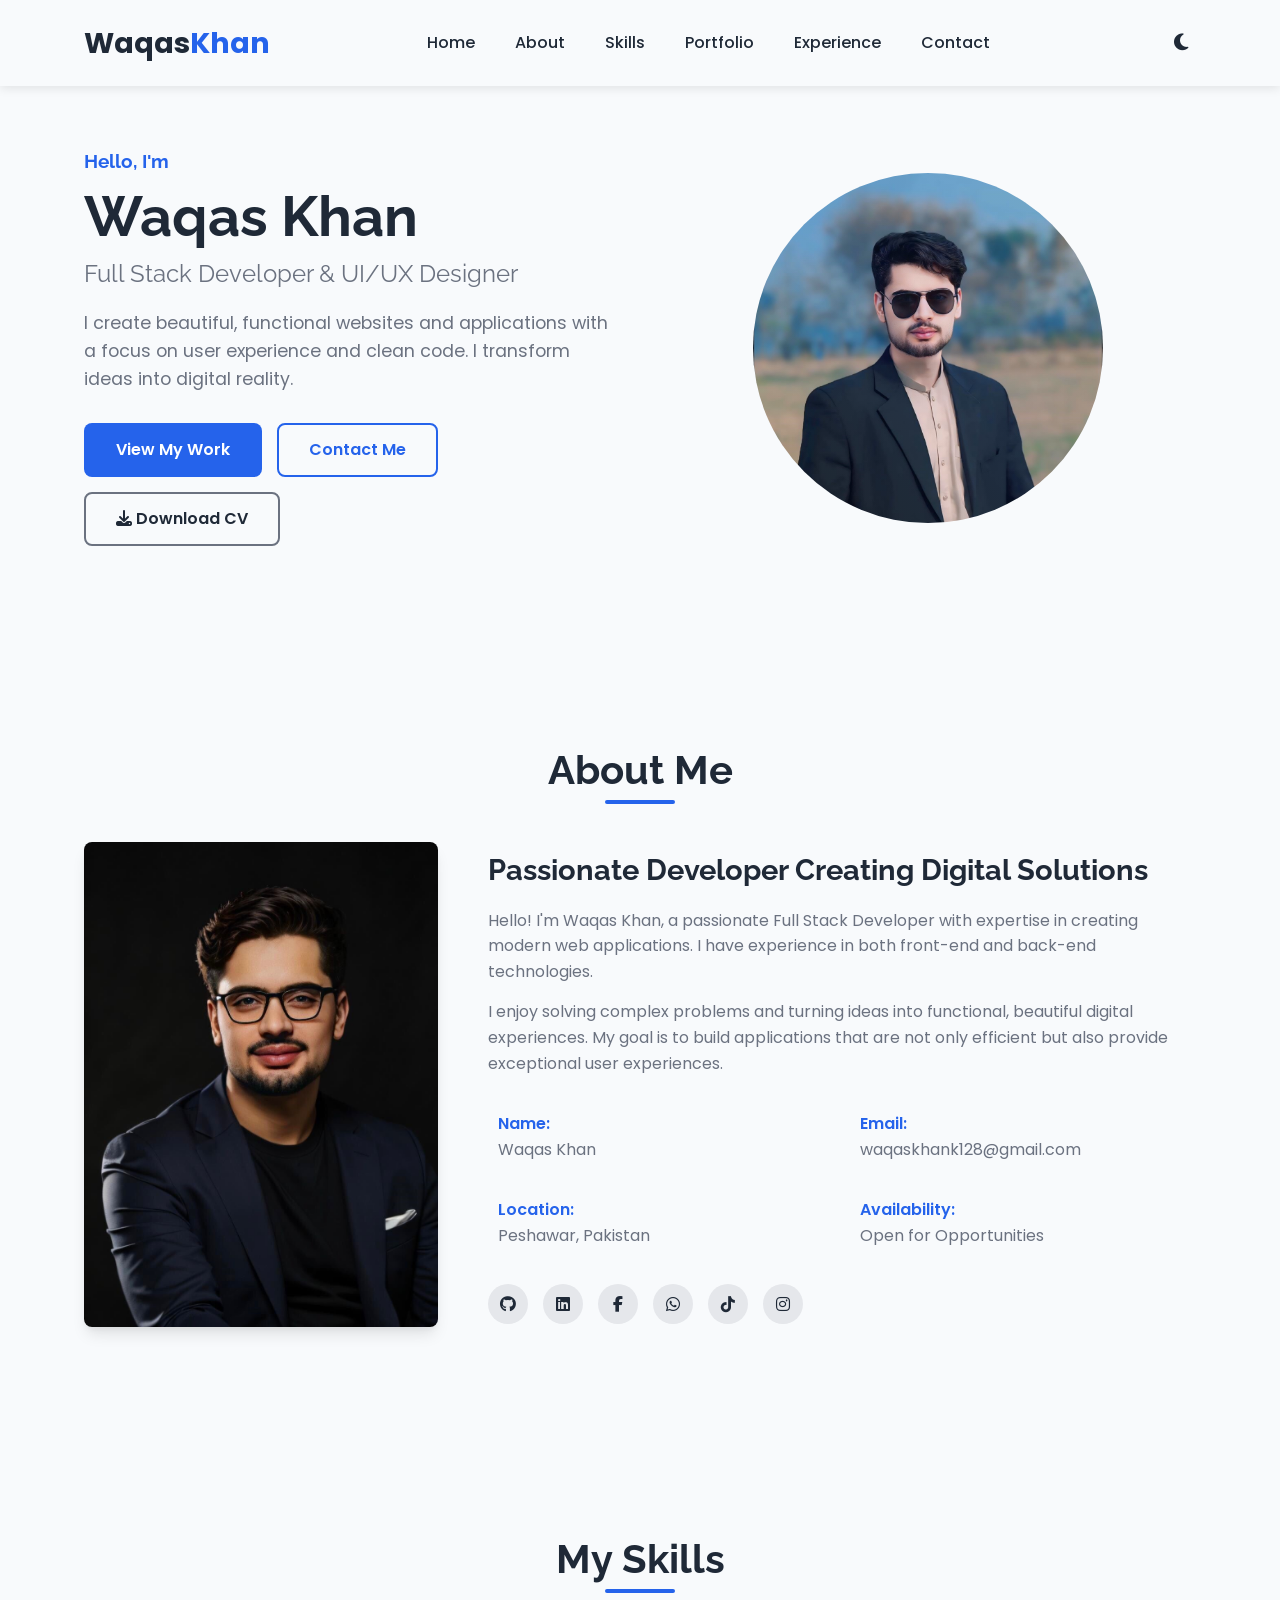
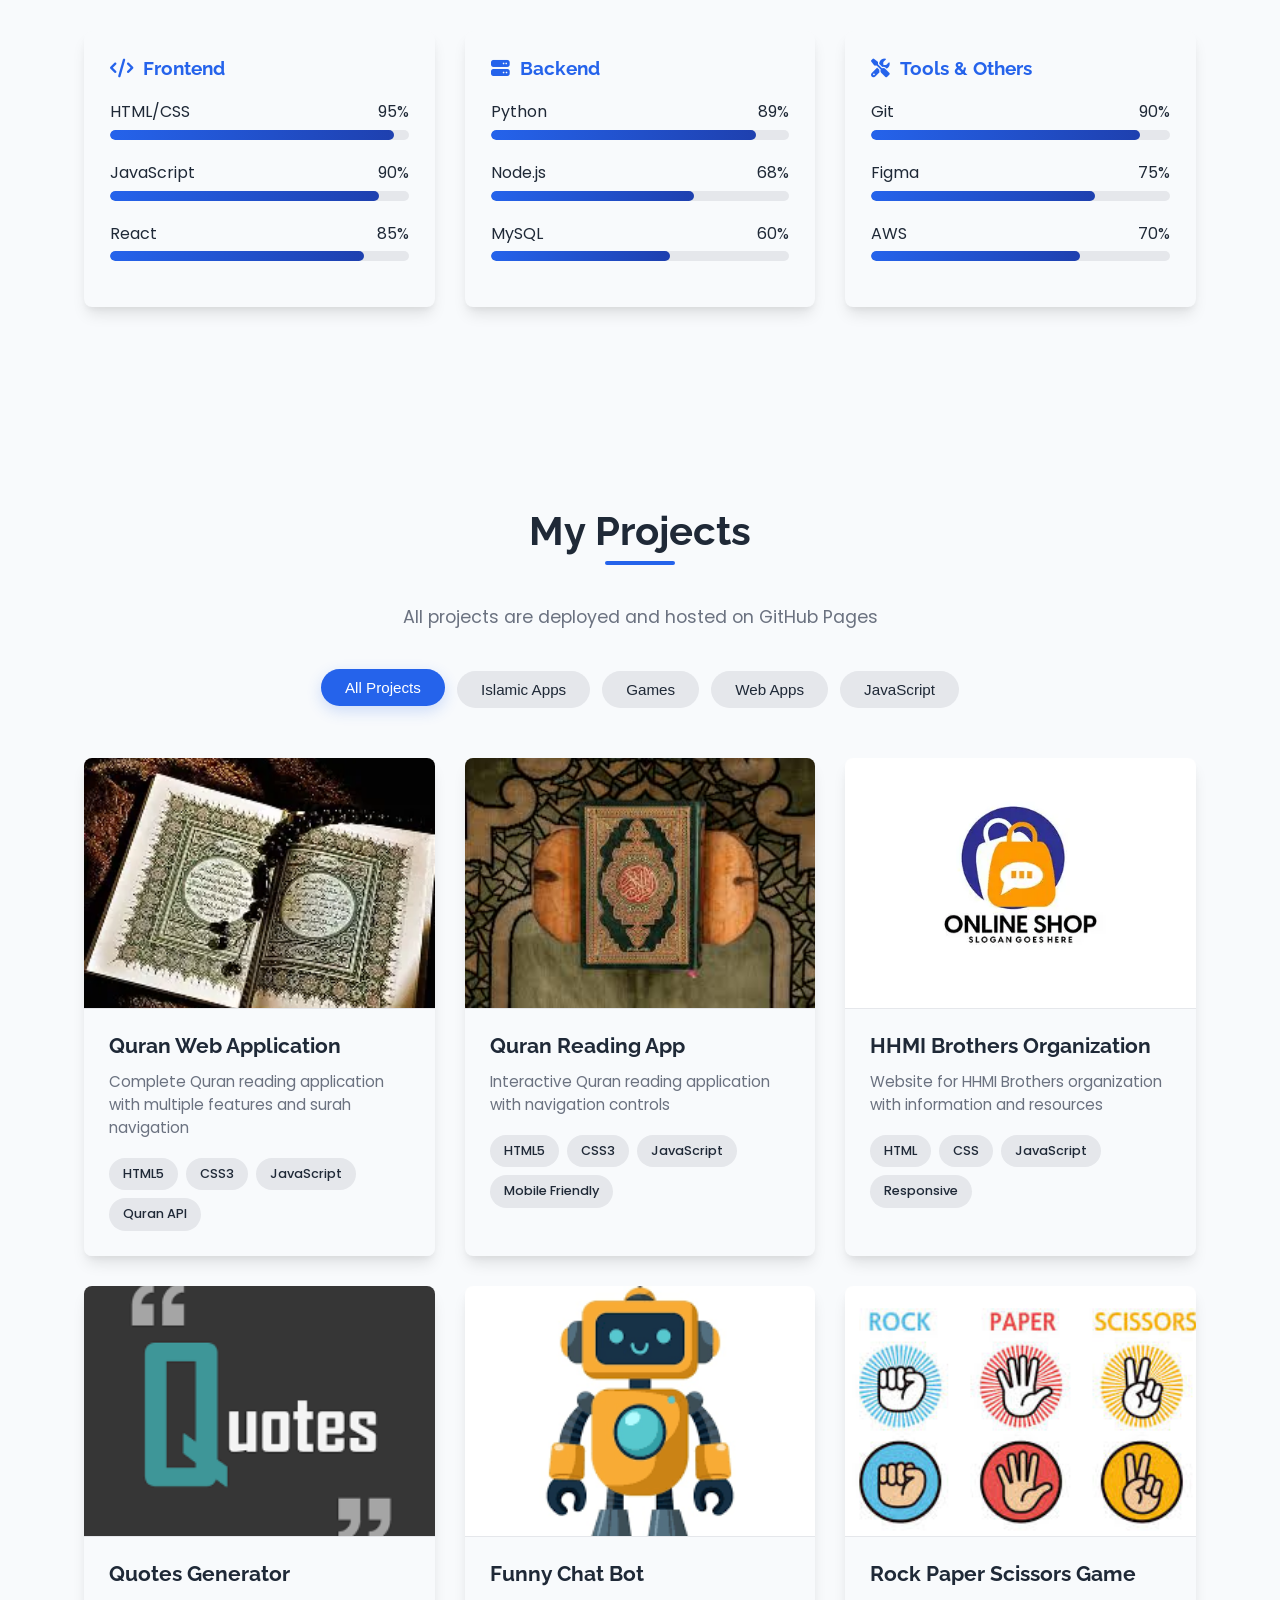
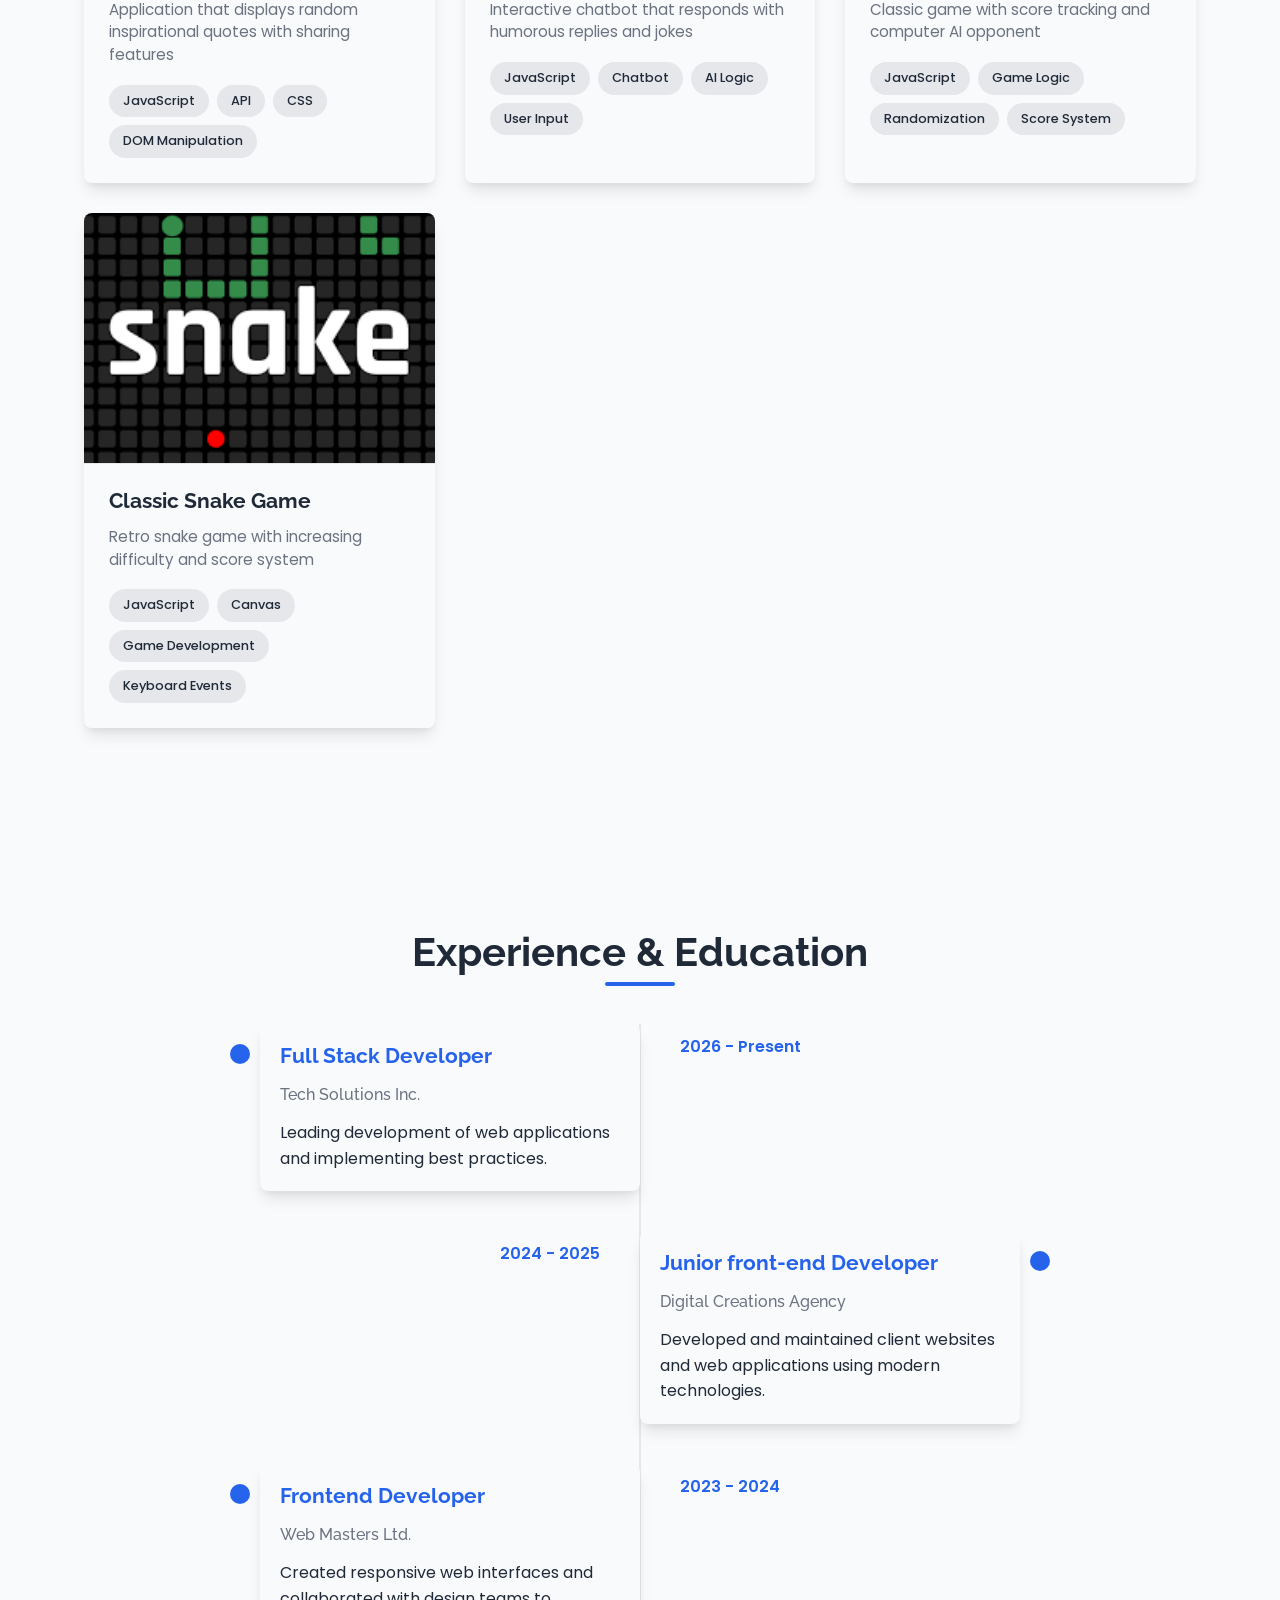
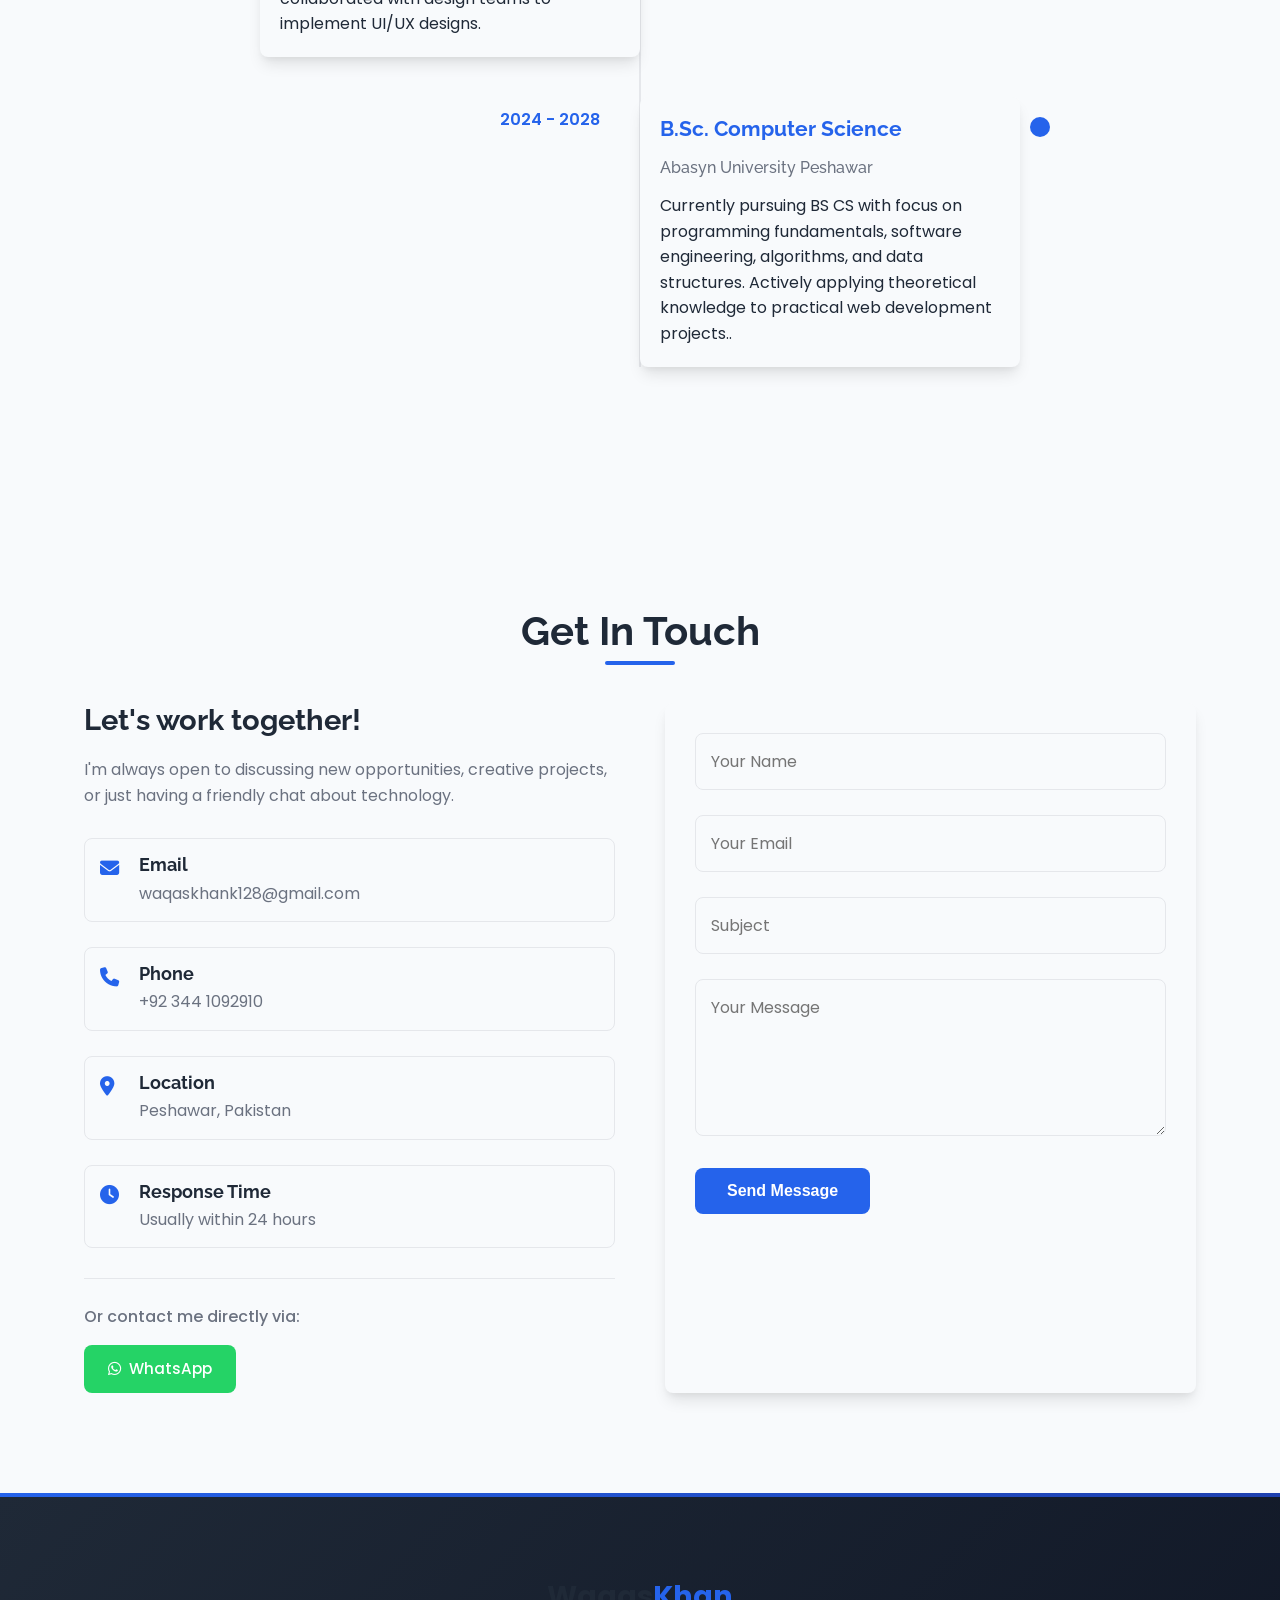
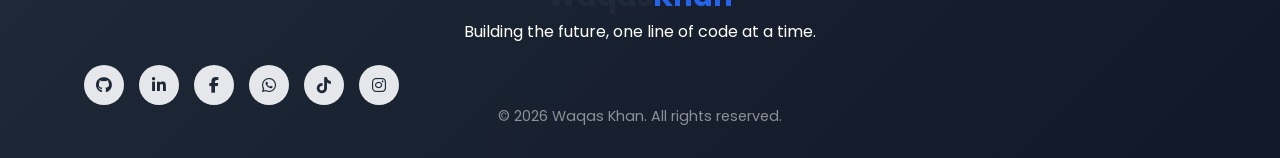
==== index.html @ 8f01d3b4 "git commit -m "Complete portfolio website with contact form and responsive design" Added Formspree i" ====
<!DOCTYPE html>
<html lang="en">
<head>
    <meta charset="UTF-8">
    <meta name="viewport" content="width=device-width, initial-scale=1.0">
    <title>Waqas Khan | Portfolio</title>
    <link rel="stylesheet" href="https://cdnjs.cloudflare.com/ajax/libs/font-awesome/6.4.0/css/all.min.css">
    <link href="https://fonts.googleapis.com/css2?family=Poppins:wght@300;400;500;600;700&family=Raleway:wght@300;400;500;700&display=swap" rel="stylesheet">
    <link rel="stylesheet" href="style.css">
    <link rel="icon" type="image/x-icon" href="assets/favicon.ico">
    <link rel="shortcut icon" href="assets/favicon.ico" type="image/x-icon">
</head>
<body>
    <!-- Navigation -->
    <nav class="navbar">
        <div class="container">
            <a href="#home" class="logo">Waqas<span>Khan</span></a>
            <div class="nav-toggle" id="navToggle">
                <span></span>
                <span></span>
                <span></span>
            </div>
            <ul class="nav-menu" id="navMenu">
                <li><a href="#home" class="nav-link">Home</a></li>
                <li><a href="#about" class="nav-link">About</a></li>
                <li><a href="#skills" class="nav-link">Skills</a></li>
                <li><a href="#portfolio" class="nav-link">Portfolio</a></li>
                <li><a href="#experience" class="nav-link">Experience</a></li>
                <li><a href="#contact" class="nav-link">Contact</a></li>
            </ul>
            <button class="theme-toggle" id="themeToggle">
                <i class="fas fa-moon"></i>
            </button>
        </div>
    </nav>

    <!-- Hero Section -->
    <section class="hero" id="home">
        <div class="container">
            <div class="hero-content">
                <h3 class="hero-subtitle">Hello, I'm</h3>
                <h1 class="hero-title">Waqas Khan</h1>
                <h2 class="hero-role">Full Stack Developer & UI/UX Designer</h2>
                <p class="hero-description">
                    I create beautiful, functional websites and applications with a focus on user experience and clean code. I transform ideas into digital reality.
                </p>
                <div class="hero-buttons">
                    <a href="#portfolio" class="btn btn-primary">View My Work</a>
                    <a href="#contact" class="btn btn-secondary">Contact Me</a>
                    <a href="assets/CV.pdf" class="btn btn-outline" download>
                        <i class="fas fa-download"></i> Download CV
                    </a>
                </div>
            </div>
            <div class="hero-image">
                <div class="image-wrapper">
                    <img src="waqas image (2).jpg" alt="Waqas Khan">
                    <div class="image-bg"></div>
                </div>
            </div>
        </div>
    </section>

    <!-- About Section -->
    <section class="section about" id="about">
        <div class="container">
            <h2 class="section-title">About Me</h2>
            <div class="about-content">
                <div class="about-image">
                    <img src="waqas image.jpg" alt="About Waqas">
                </div>
                <div class="about-text">
                    <h3>Passionate Developer Creating Digital Solutions</h3>
                    <p>
                        Hello! I'm Waqas Khan, a passionate Full Stack Developer with expertise in creating modern web applications. I have experience in both front-end and back-end technologies.
                    </p>
                    <p>
                        I enjoy solving complex problems and turning ideas into functional, beautiful digital experiences. My goal is to build applications that are not only efficient but also provide exceptional user experiences.
                    </p>
                    <div class="about-info">
                        <div class="info-item">
                            <span class="info-label">Name:</span>
                            <span class="info-value">Waqas Khan</span>
                        </div>
                        <div class="info-item">
                            <span class="info-label">Email:</span>
                            <span class="info-value">waqaskhank128@gmail.com</span>
                        </div>
                        <div class="info-item">
                            <span class="info-label">Location:</span>
                            <span class="info-value">Peshawar, Pakistan</span>
                        </div>
                        <div class="info-item">
                            <span class="info-label">Availability:</span>
                            <span class="info-value">Open for Opportunities</span>
                        </div>
                    </div>
                    <div class="social-links">
                        <a href="https://github.com/TheKhanDev" target="_blank" class="social-link">
                            <i class="fab fa-github"></i>
                        </a>
                        <a href="https://linkedin.com/in/waqas-khan-755" target="_blank" class="social-link">
                            <i class="fab fa-linkedin"></i>
                        </a>
                        <a href="https://www.facebook.com/profile.php?id=61582277145690&mibextid=ZbWKwL" target="_blank" class="social-link">
                              <i class="fab fa-facebook-f"></i>
                        </a>
                        <a href="https://wa.me/923441092910" target="_blank" class="social-link">
                            <i class="fab fa-whatsapp"></i>
                        </a>
                        <a href="https://tiktok.com/@waqas__755" target="_blank" class="social-link">
                            <i class="fab fa-tiktok"></i>
                        </a>
                        <a href="https://instagram.com/waqas__755" target="_blank" class="social-link">
                            <i class="fab fa-instagram"></i>
                        </a>
                    </div>
                </div>
            </div>
        </div>
    </section>

    <!-- Skills Section -->
    <section class="section skills" id="skills">
        <div class="container">
            <h2 class="section-title">My Skills</h2>
            <div class="skills-container">
                <div class="skills-category">
                    <h3><i class="fas fa-code"></i> Frontend</h3>
                    <div class="skill">
                        <div class="skill-info">
                            <span>HTML/CSS</span>
                            <span>95%</span>
                        </div>
                        <div class="skill-bar">
                            <div class="skill-progress" data-width="95"></div>
                        </div>
                    </div>
                    <div class="skill">
                        <div class="skill-info">
                            <span>JavaScript</span>
                            <span>90%</span>
                        </div>
                        <div class="skill-bar">
                            <div class="skill-progress" data-width="90"></div>
                        </div>
                    </div>
                    <div class="skill">
                        <div class="skill-info">
                            <span>React</span>
                            <span>85%</span>
                        </div>
                        <div class="skill-bar">
                            <div class="skill-progress" data-width="85"></div>
                        </div>
                    </div>
                </div>

                <div class="skills-category">
                    <h3><i class="fas fa-server"></i> Backend</h3>
                    <div class="skill">
                        <div class="skill-info">
                            <span>Python</span>
                            <span>89%</span>
                        </div>
                        <div class="skill-bar">
                            <div class="skill-progress" data-width="89"></div>
                        </div>
                    </div>
                    <div class="skill">
                        <div class="skill-info">
                            <span>Node.js</span>
                            <span>68%</span>
                        </div>
                        <div class="skill-bar">
                            <div class="skill-progress" data-width="68"></div>
                        </div>
                    </div>
                    <div class="skill">
                        <div class="skill-info">
                            <span>MySQL</span>
                            <span>60%</span>
                        </div>
                        <div class="skill-bar">
                            <div class="skill-progress" data-width="60"></div>
                        </div>
                    </div>
                </div>

                <div class="skills-category">
                    <h3><i class="fas fa-tools"></i> Tools & Others</h3>
                    <div class="skill">
                        <div class="skill-info">
                            <span>Git</span>
                            <span>90%</span>
                        </div>
                        <div class="skill-bar">
                            <div class="skill-progress" data-width="90"></div>
                        </div>
                    </div>
                    <div class="skill">
                        <div class="skill-info">
                            <span>Figma</span>
                            <span>75%</span>
                        </div>
                        <div class="skill-bar">
                            <div class="skill-progress" data-width="75"></div>
                        </div>
                    </div>
                    <div class="skill">
                        <div class="skill-info">
                            <span>AWS</span>
                            <span>70%</span>
                        </div>
                        <div class="skill-bar">
                            <div class="skill-progress" data-width="70"></div>
                        </div>
                    </div>
                </div>
            </div>
        </div>
    </section>

    <!-- Portfolio Section -->
    <section class="section portfolio" id="portfolio">
        <div class="container">
            <h2 class="section-title">My Projects</h2>
            <p class="section-subtitle">All projects are deployed and hosted on GitHub Pages</p>
            
            <div class="portfolio-filter">
                <button class="filter-btn active" data-filter="all">All Projects</button>
                <button class="filter-btn" data-filter="islamic">Islamic Apps</button>
                <button class="filter-btn" data-filter="games">Games</button>
                <button class="filter-btn" data-filter="web">Web Apps</button>
                <button class="filter-btn" data-filter="javascript">JavaScript</button>
            </div>
            
            <div class="portfolio-grid">
                
                <!-- Project 1: Quran Web App -->
                <div class="portfolio-item" data-category="islamic">
                    <div class="portfolio-img">
                        <img src="Quraan.webp" alt="Quran Web App">
                        <div class="portfolio-overlay">
                            <h4>Quran Web App</h4>
                            <p>Complete Quran application with features</p>
                            <div class="portfolio-links">
                                <a href="https://thekhandev.github.io/Quraan-web-app/" target="_blank" class="portfolio-link">
                                    <i class="fas fa-external-link-alt"></i> Live Demo
                                </a>
                                <a href="https://github.com/thekhandev/Quraan-web-app" target="_blank" class="portfolio-link">
                                    <i class="fab fa-github"></i> Source Code
                                </a>
                            </div>
                        </div>
                    </div>
                    <div class="portfolio-info">
                        <h3>Quran Web Application</h3>
                        <p>Complete Quran reading application with multiple features and surah navigation</p>
                        <div class="tech-tags">
                            <span class="tech-tag">HTML5</span>
                            <span class="tech-tag">CSS3</span>
                            <span class="tech-tag">JavaScript</span>
                            <span class="tech-tag">Quran API</span>
                        </div>
                    </div>
                </div>

                <!-- Project 2: Quran App -->
                <div class="portfolio-item" data-category="islamic">
                    <div class="portfolio-img">
                        <img src="quraan.jpg" alt="Quran App">
                        <div class="portfolio-overlay">
                            <h4>Quran App</h4>
                            <p>Quran application with reading features</p>
                            <div class="portfolio-links">
                                <a href="https://thekhandev.github.io/WAQaskhanApps/Quraan%20App.html" target="_blank" class="portfolio-link">
                                    <i class="fas fa-external-link-alt"></i> Live Demo
                                </a>
                                <a href="https://github.com/thekhandev/WAQaskhanApps" target="_blank" class="portfolio-link">
                                    <i class="fab fa-github"></i> Source Code
                                </a>
                            </div>
                        </div>
                    </div>
                    <div class="portfolio-info">
                        <h3>Quran Reading App</h3>
                        <p>Interactive Quran reading application with navigation controls</p>
                        <div class="tech-tags">
                            <span class="tech-tag">HTML5</span>
                            <span class="tech-tag">CSS3</span>
                            <span class="tech-tag">JavaScript</span>
                            <span class="tech-tag">Mobile Friendly</span>
                        </div>
                    </div>
                </div>

                <!-- Project 3: HHMI Brothers Website -->
                <div class="portfolio-item" data-category="web">
                    <div class="portfolio-img">
                        <img src="online store.webp" alt="HHMI Brothers Website">
                        <div class="portfolio-overlay">
                            <h4>Online store</h4>
                            <p>Organization website for HHMI Brothers</p>
                            <div class="portfolio-links">
                                <a href="https://thekhandev.github.io/HHMIBrothers/" target="_blank" class="portfolio-link">
                                    <i class="fas fa-external-link-alt"></i> Live Demo
                                </a>
                                <a href="https://github.com/thekhandev/HHMIBrothers" target="_blank" class="portfolio-link">
                                    <i class="fab fa-github"></i> Source Code
                                </a>
                            </div>
                        </div>
                    </div>
                    <div class="portfolio-info">
                        <h3>HHMI Brothers Organization</h3>
                        <p>Website for HHMI Brothers organization with information and resources</p>
                        <div class="tech-tags">
                            <span class="tech-tag">HTML</span>
                            <span class="tech-tag">CSS</span>
                            <span class="tech-tag">JavaScript</span>
                            <span class="tech-tag">Responsive</span>
                        </div>
                    </div>
                </div>


                <!-- Project 4: Quotes App -->
                <div class="portfolio-item" data-category="web javascript">
                    <div class="portfolio-img">
                        <img src="quotes.png" alt="Quotes App">
                        <div class="portfolio-overlay">
                            <h4>Inspirational Quotes</h4>
                            <p>Random quotes generator application</p>
                            <div class="portfolio-links">
                                <a href="https://thekhandev.github.io/WAQaskhanApps/Quotes.html" target="_blank" class="portfolio-link">
                                    <i class="fas fa-external-link-alt"></i> Live Demo
                                </a>
                                <a href="https://github.com/thekhandev/WAQaskhanApps" target="_blank" class="portfolio-link">
                                    <i class="fab fa-github"></i> Source Code
                                </a>
                            </div>
                        </div>
                    </div>
                    <div class="portfolio-info">
                        <h3>Quotes Generator</h3>
                        <p>Application that displays random inspirational quotes with sharing features</p>
                        <div class="tech-tags">
                            <span class="tech-tag">JavaScript</span>
                            <span class="tech-tag">API</span>
                            <span class="tech-tag">CSS</span>
                            <span class="tech-tag">DOM Manipulation</span>
                        </div>
                    </div>
                </div>

                <!-- Project 5: Funny Bot -->
                <div class="portfolio-item" data-category="javascript">
                    <div class="portfolio-img">
                        <img src="bot.png" alt="Funny Bot">
                        <div class="portfolio-overlay">
                            <h4>Funny Bot</h4>
                            <p>Interactive chatbot with humor</p>
                            <div class="portfolio-links">
                                <a href="https://thekhandev.github.io/WAQaskhanApps/funnybot.html" target="_blank" class="portfolio-link">
                                    <i class="fas fa-external-link-alt"></i> Live Demo
                                </a>
                                <a href="https://github.com/thekhandev/WAQaskhanApps" target="_blank" class="portfolio-link">
                                    <i class="fab fa-github"></i> Source Code
                                </a>
                            </div>
                        </div>
                    </div>
                    <div class="portfolio-info">
                        <h3>Funny Chat Bot</h3>
                        <p>Interactive chatbot that responds with humorous replies and jokes</p>
                        <div class="tech-tags">
                            <span class="tech-tag">JavaScript</span>
                            <span class="tech-tag">Chatbot</span>
                            <span class="tech-tag">AI Logic</span>
                            <span class="tech-tag">User Input</span>
                        </div>
                    </div>
                </div>

                <!-- Project 6: Rock Paper Scissors -->
                <div class="portfolio-item" data-category="games">
                    <div class="portfolio-img">
                        <img src="rock paper scissors.jpg" alt="Rock Paper Scissors Game">
                        <div class="portfolio-overlay">
                            <h4>Rock Paper Scissors</h4>
                            <p>Classic game with computer opponent</p>
                            <div class="portfolio-links">
                                <a href="https://thekhandev.github.io/WAQaskhanApps/Rock%20siccor%20paper%20game.html" target="_blank" class="portfolio-link">
                                    <i class="fas fa-external-link-alt"></i> Live Demo
                                </a>
                                <a href="https://github.com/thekhandev/WAQaskhanApps" target="_blank" class="portfolio-link">
                                    <i class="fab fa-github"></i> Source Code
                                </a>
                            </div>
                        </div>
                    </div>
                    <div class="portfolio-info">
                        <h3>Rock Paper Scissors Game</h3>
                        <p>Classic game with score tracking and computer AI opponent</p>
                        <div class="tech-tags">
                            <span class="tech-tag">JavaScript</span>
                            <span class="tech-tag">Game Logic</span>
                            <span class="tech-tag">Randomization</span>
                            <span class="tech-tag">Score System</span>
                        </div>
                    </div>
                </div>

                <!-- Project 7: Snake Game -->
                <div class="portfolio-item" data-category="games">
                    <div class="portfolio-img">
                        <img src="snake.png" alt="Snake Game">
                        <div class="portfolio-overlay">
                            <h4>Snake Game</h4>
                            <p>Classic snake arcade game</p>
                            <div class="portfolio-links">
                                <a href="https://thekhandev.github.io/WAQaskhanApps/snake%20game.html" target="_blank" class="portfolio-link">
                                    <i class="fas fa-external-link-alt"></i> Live Demo
                                </a>
                                <a href="https://github.com/thekhandev/WAQaskhanApps" target="_blank" class="portfolio-link">
                                    <i class="fab fa-github"></i> Source Code
                                </a>
                            </div>
                        </div>
                    </div>
                    <div class="portfolio-info">
                        <h3>Classic Snake Game</h3>
                        <p>Retro snake game with increasing difficulty and score system</p>
                        <div class="tech-tags">
                            <span class="tech-tag">JavaScript</span>
                            <span class="tech-tag">Canvas</span>
                            <span class="tech-tag">Game Development</span>
                            <span class="tech-tag">Keyboard Events</span>
                        </div>
                    </div>
                </div>

            </div>
        </div>
    </section>

    <!-- Experience Section -->
    <section class="section experience" id="experience">
        <div class="container">
            <h2 class="section-title">Experience & Education</h2>
            <div class="timeline">
                <div class="timeline-item">
                    <div class="timeline-date">2026 - Present</div>
                    <div class="timeline-content">
                        <h3>Full Stack Developer</h3>
                        <h4>Tech Solutions Inc.</h4>
                        <p>Leading development of web applications and implementing best practices.</p>
                    </div>
                </div>
                <div class="timeline-item">
                    <div class="timeline-date">2024 - 2025</div>
                    <div class="timeline-content">
                        <h3>Junior front-end Developer</h3>
                        <h4>Digital Creations Agency</h4>
                        <p>Developed and maintained client websites and web applications using modern technologies.</p>
                    </div>
                </div>
                <div class="timeline-item">
                    <div class="timeline-date">2023 - 2024</div>
                    <div class="timeline-content">
                        <h3>Frontend Developer</h3>
                        <h4>Web Masters Ltd.</h4>
                        <p>Created responsive web interfaces and collaborated with design teams to implement UI/UX designs.</p>
                    </div>
                </div>
                <div class="timeline-item">
                    <div class="timeline-date">2024 - 2028</div>
                    <div class="timeline-content">
                        <h3>B.Sc. Computer Science</h3>
                        <h4>Abasyn University Peshawar</h4>
                        <p>Currently pursuing BS CS with focus on programming fundamentals, software engineering, algorithms, and data structures. Actively applying theoretical knowledge to practical web development projects..</p>
                    </div>
                </div>
            </div>
        </div>
    </section>

    <!-- Contact Section -->
    <section class="section contact" id="contact">
        <div class="container">
            <h2 class="section-title">Get In Touch</h2>
            <div class="contact-container">
                <div class="contact-info">
                    <h3>Let's work together!</h3>
                    <p>I'm always open to discussing new opportunities, creative projects, or just having a friendly chat about technology.</p>
                    <div class="contact-details">
                        <div class="contact-item">
                            <i class="fas fa-envelope"></i>
                            <div>
                                <h4>Email</h4>
                                <a href="mailto:waqaskhank128@gmail.com">waqaskhank128@gmail.com</a>
                            </div>
                        </div>
                        <div class="contact-item">
                            <i class="fas fa-phone"></i>
                            <div>
                                <h4>Phone</h4>
                                <a href="tel:+923441092910">+92 344 1092910</a>
                            </div>
                        </div>
                        <div class="contact-item">
                            <i class="fas fa-map-marker-alt"></i>
                            <div>
                                <h4>Location</h4>
                                <p>Peshawar, Pakistan</p>
                            </div>
                        </div>
                        <div class="contact-item">
                            <i class="fas fa-clock"></i>
                            <div>
                                <h4>Response Time</h4>
                                <p>Usually within 24 hours</p>
                            </div>
                        </div>
                    </div>
                    <div class="direct-contact">
                        <p>Or contact me directly via:</p>
                        <div class="direct-contact-links">
                            <a href="https://wa.me/923441092910" target="_blank" class="direct-contact-btn whatsapp">
                                <i class="fab fa-whatsapp"></i> WhatsApp
                            </a>
                        </div>
                    </div>
                </div>
                <div class="contact-form">
                    <form id="contactForm" action="https://formspree.io/f/YOUR_FORMSPREE_ID" method="POST">
                        <div class="form-group">
                            <input type="text" name="name" placeholder="Your Name" id="name" required>
                        </div>
                        <div class="form-group">
                            <input type="email" name="_replyto" placeholder="Your Email" id="email" required>
                        </div>
                        <div class="form-group">
                            <input type="text" name="subject" placeholder="Subject" id="subject" required>
                        </div>
                        <div class="form-group">
                            <textarea name="message" placeholder="Your Message" id="message" rows="5" required></textarea>
                        </div>
                        <!-- Formspree hidden fields -->
                        <input type="hidden" name="_subject" value="New Contact Form Submission - Waqas Khan Portfolio">
                        <input type="hidden" name="_cc" value="waqaskhank128@gmail.com">
                        <input type="text" name="_gotcha" style="display:none">
                        
                        <button type="submit" class="btn btn-primary">
                            <span class="btn-text">Send Message</span>
                            <span class="btn-loading" style="display: none;">
                                <i class="fas fa-spinner fa-spin"></i> Sending...
                            </span>
                        </button>
                    </form>
                    <div id="formMessage" class="form-message"></div>
                </div>
            </div>
        </div>
    </section>

    <!-- Footer -->
    <footer class="footer">
        <div class="container">
            <div class="footer-content">
                <a href="#home" class="logo">Waqas<span>Khan</span></a>
                <p>Building the future, one line of code at a time.</p>
                <div class="social-links">
                    <!-- GitHub -->
                    <a href="https://github.com/thekhandev" target="_blank" class="social-link">
                        <i class="fab fa-github"></i></a>
                    <a href="https://linkedin.com/in/" target="_blank" class="social-link">
                        <i class="fab fa-linkedin-in"></i></a>
                    <a href="https://www.facebook.com/profile.php?id=61582277145690&mibextid=ZbWKwL" target="_blank" class="social-link">
                    <i class="fab fa-facebook-f"></i></a>
                    <a href="https://wa.me/923441092910" target="_blank" class="social-link">
                    <i class="fab fa-whatsapp"></i></a>
                    <a href="https://tiktok.com/@waqas__755" target="_blank" class="social-link">
                    <i class="fab fa-tiktok"></i></a>
                    <a href="https://instagram.com/waqas__755" target="_blank" class="social-link">
                    <i class="fab fa-instagram"></i></a>

                </div>
                <div class="copyright">
                    <p>&copy; <span id="currentYear"></span> Waqas Khan. All rights reserved.</p>
                </div>
            </div>
        </div>
    </footer>

    <!-- Back to Top Button -->
    <a href="#home" class="back-to-top" id="backToTop">
        <i class="fas fa-arrow-up"></i>
    </a>

    <script src="script.js"></script>
</body>
</html>
---- style.css ----
* {
    margin: 0;
    padding: 0;
    box-sizing: border-box;
}

:root {
    --primary-color: #2563eb;
    --secondary-color: #1e40af;
    --dark-color: #1f2937;
    --light-color: #f8fafc;
    --gray-color: #6b7280;
    --light-gray: #e5e7eb;
    --success-color: #10b981;
    --error-color: #ef4444;
    --transition: all 0.3s ease;
    --shadow: 0 10px 15px -3px rgba(0, 0, 0, 0.1), 0 4px 6px -2px rgba(0, 0, 0, 0.05);
    --radius: 8px;
}

.dark-theme {
    --primary-color: #3b82f6;
    --secondary-color: #60a5fa;
    --dark-color: #f8fafc;
    --light-color: #1f2937;
    --gray-color: #9ca3af;
    --light-gray: #374151;
}

html {
    scroll-behavior: smooth;
}

body {
    font-family: 'Poppins', sans-serif;
    line-height: 1.6;
    color: var(--dark-color);
    background-color: var(--light-color);
    overflow-x: hidden;
    transition: var(--transition);
}

h1, h2, h3, h4 {
    font-family: 'Raleway', sans-serif;
    font-weight: 700;
    line-height: 1.2;
    margin-bottom: 1rem;
}

.container {
    width: 90%;
    max-width: 1200px;
    margin: 0 auto;
    padding: 0 20px;
}

.section {
    padding: 100px 0;
}

.section-title {
    font-size: 2.5rem;
    text-align: center;
    margin-bottom: 3rem;
    position: relative;
}

.section-title::after {
    content: '';
    position: absolute;
    width: 70px;
    height: 4px;
    background: var(--primary-color);
    bottom: -10px;
    left: 50%;
    transform: translateX(-50%);
    border-radius: 2px;
}

.section-subtitle {
    text-align: center;
    color: var(--gray-color);
    margin-bottom: 40px;
    font-size: 1.1rem;
    max-width: 600px;
    margin-left: auto;
    margin-right: auto;
}

.btn {
    display: inline-block;
    padding: 12px 30px;
    border-radius: var(--radius);
    text-decoration: none;
    font-weight: 600;
    cursor: pointer;
    transition: var(--transition);
    border: 2px solid transparent;
    font-size: 1rem;
    position: relative;
    overflow: hidden;
}

.btn-primary {
    background-color: var(--primary-color);
    color: white;
}

.btn-primary:hover {
    background-color: var(--secondary-color);
    transform: translateY(-3px);
    box-shadow: var(--shadow);
}

.btn-secondary {
    background-color: transparent;
    color: var(--primary-color);
    border-color: var(--primary-color);
}

.btn-secondary:hover {
    background-color: var(--primary-color);
    color: white;
    transform: translateY(-3px);
    box-shadow: var(--shadow);
}

.btn-outline {
    background-color: transparent;
    color: var(--dark-color);
    border-color: var(--gray-color);
}

.btn-outline:hover {
    background-color: var(--dark-color);
    color: var(--light-color);
    border-color: var(--dark-color);
}

/* Navigation */
.navbar {
    position: fixed;
    top: 0;
    left: 0;
    width: 100%;
    background-color: var(--light-color);
    box-shadow: 0 2px 10px rgba(0, 0, 0, 0.1);
    z-index: 1000;
    transition: var(--transition);
}

.navbar .container {
    display: flex;
    justify-content: space-between;
    align-items: center;
    padding: 20px;
}

.logo {
    font-size: 1.8rem;
    font-weight: 700;
    color: var(--dark-color);
    text-decoration: none;
    transition: var(--transition);
}

.logo:hover {
    transform: translateY(-2px);
}

.logo span {
    color: var(--primary-color);
}

.nav-menu {
    display: flex;
    list-style: none;
}

.nav-link {
    color: var(--dark-color);
    text-decoration: none;
    padding: 10px 20px;
    font-weight: 500;
    transition: var(--transition);
    position: relative;
}

.nav-link:hover {
    color: var(--primary-color);
}

.theme-toggle {
    background: none;
    border: none;
    font-size: 1.2rem;
    color: var(--dark-color);
    cursor: pointer;
    margin-left: 20px;
    transition: var(--transition);
    padding: 8px;
    border-radius: 50%;
}

.theme-toggle:hover {
    background-color: var(--light-gray);
    transform: rotate(15deg);
}

.nav-toggle {
    display: none;
    flex-direction: column;
    cursor: pointer;
    padding: 5px;
}

.nav-toggle span {
    width: 25px;
    height: 3px;
    background-color: var(--dark-color);
    margin: 3px 0;
    transition: var(--transition);
    border-radius: 2px;
}

/* Hero Section */
.hero {
    padding: 150px 0 100px;
    overflow: hidden;
}

.hero .container {
    display: flex;
    align-items: center;
    justify-content: space-between;
    gap: 40px;
}

.hero-content {
    flex: 1;
}

.hero-subtitle {
    font-size: 1.2rem;
    color: var(--primary-color);
    margin-bottom: 10px;
}

.hero-title {
    font-size: 3.5rem;
    margin-bottom: 10px;
}

.hero-role {
    font-size: 1.5rem;
    color: var(--gray-color);
    margin-bottom: 20px;
    font-weight: 400;
}

.hero-description {
    font-size: 1.1rem;
    margin-bottom: 30px;
    color: var(--gray-color);
}

.hero-buttons {
    display: flex;
    gap: 15px;
    flex-wrap: wrap;
}

.hero-image {
    flex: 1;
    display: flex;
    justify-content: center;
}

.image-wrapper {
    position: relative;
    width: 350px;
    height: 350px;
    border-radius: 50%;
    overflow: hidden;
    transition: var(--transition);
}

.image-wrapper:hover {
    transform: scale(1.05);
}

.image-wrapper img {
    width: 100%;
    height: 100%;
    object-fit: cover;
    transition: var(--transition);
}

.image-wrapper:hover img {
    transform: scale(1.1);
}

.image-bg {
    position: absolute;
    width: 100%;
    height: 100%;
    background: linear-gradient(45deg, transparent, var(--primary-color), transparent);
    top: 0;
    left: 0;
    opacity: 0.1;
}

/* About Section */
.about-content {
    display: grid;
    grid-template-columns: 1fr 2fr;
    gap: 50px;
    align-items: center;
}

.about-image img {
    width: 100%;
    border-radius: var(--radius);
    box-shadow: var(--shadow);
    transition: var(--transition);
}

.about-image img:hover {
    transform: translateY(-5px);
}

.about-text h3 {
    font-size: 1.8rem;
    margin-bottom: 20px;
}

.about-text p {
    margin-bottom: 15px;
    color: var(--gray-color);
}

.about-info {
    display: grid;
    grid-template-columns: repeat(2, 1fr);
    gap: 15px;
    margin: 25px 0;
}

.info-item {
    display: flex;
    flex-direction: column;
    transition: var(--transition);
    padding: 10px;
    border-radius: var(--radius);
}

.info-item:hover {
    background-color: var(--light-gray);
}

.info-label {
    font-weight: 600;
    color: var(--primary-color);
}

.info-value {
    color: var(--gray-color);
}

.social-links {
    display: flex;
    gap: 15px;
    margin-top: 20px;
}

.social-link {
    display: inline-flex;
    align-items: center;
    justify-content: center;
    width: 40px;
    height: 40px;
    background-color: var(--light-gray);
    color: var(--dark-color);
    border-radius: 50%;
    text-decoration: none;
    transition: var(--transition);
}

.social-link:hover {
    background-color: var(--primary-color);
    color: white;
    transform: translateY(-3px) rotate(5deg);
}

/* Skills Section */
.skills-container {
    display: grid;
    grid-template-columns: repeat(auto-fit, minmax(300px, 1fr));
    gap: 30px;
}

.skills-category {
    background-color: var(--light-color);
    padding: 25px;
    border-radius: var(--radius);
    box-shadow: var(--shadow);
    transition: var(--transition);
    border: 1px solid transparent;
}

.skills-category:hover {
    transform: translateY(-5px);
    border-color: var(--primary-color);
    box-shadow: 0 15px 30px rgba(0, 0, 0, 0.1);
}

.skills-category h3 {
    display: flex;
    align-items: center;
    gap: 10px;
    margin-bottom: 20px;
    color: var(--primary-color);
}

.skill {
    margin-bottom: 20px;
}

.skill-info {
    display: flex;
    justify-content: space-between;
    margin-bottom: 5px;
}

.skill-bar {
    height: 10px;
    background-color: var(--light-gray);
    border-radius: 5px;
    overflow: hidden;
}

.skill-progress {
    height: 100%;
    background: linear-gradient(90deg, var(--primary-color), var(--secondary-color));
    width: 0;
    border-radius: 5px;
    transition: width 1.5s cubic-bezier(0.4, 0, 0.2, 1);
}

/* Portfolio Section */
.portfolio-filter {
    display: flex;
    justify-content: center;
    gap: 12px;
    margin-bottom: 50px;
    flex-wrap: wrap;
}

.filter-btn {
    padding: 10px 24px;
    background-color: var(--light-gray);
    border: none;
    border-radius: 30px;
    cursor: pointer;
    font-weight: 500;
    font-size: 0.95rem;
    transition: var(--transition);
    color: var(--dark-color);
}

.filter-btn.active,
.filter-btn:hover {
    background-color: var(--primary-color);
    color: white;
    transform: translateY(-2px);
    box-shadow: 0 5px 15px rgba(37, 99, 235, 0.2);
}

.dark-theme .filter-btn {
    background-color: rgba(255, 255, 255, 0.1);
    color: white;
}

.dark-theme .filter-btn.active,
.dark-theme .filter-btn:hover {
    background-color: var(--primary-color);
}

.portfolio-grid {
    display: grid;
    grid-template-columns: repeat(auto-fill, minmax(320px, 1fr));
    gap: 30px;
}

.portfolio-item {
    border-radius: var(--radius);
    overflow: hidden;
    box-shadow: var(--shadow);
    transition: opacity 0.5s ease, transform 0.5s ease, box-shadow 0.3s ease;
    background-color: var(--light-color);
    animation: fadeInUp 0.6s ease;
}

.portfolio-item:hover {
    transform: translateY(-10px);
    box-shadow: 0 20px 30px rgba(0, 0, 0, 0.15);
}

.dark-theme .portfolio-item:hover {
    box-shadow: 0 20px 30px rgba(0, 0, 0, 0.3);
}

.portfolio-img {
    position: relative;
    height: 250px;
    overflow: hidden;
}

.portfolio-img img {
    width: 100%;
    height: 100%;
    object-fit: cover;
    transition: var(--transition);
}

.portfolio-img:hover img {
    transform: scale(1.1);
}

.portfolio-overlay {
    position: absolute;
    top: 0;
    left: 0;
    width: 100%;
    height: 100%;
    background: rgba(37, 99, 235, 0.9);
    color: white;
    display: flex;
    flex-direction: column;
    justify-content: center;
    align-items: center;
    padding: 20px;
    opacity: 0;
    transition: var(--transition);
    transform: translateY(20px);
}

.portfolio-item:hover .portfolio-overlay {
    opacity: 1;
    transform: translateY(0);
}

.portfolio-overlay h4 {
    font-size: 1.4rem;
    margin-bottom: 10px;
    text-align: center;
}

.portfolio-overlay p {
    text-align: center;
    margin-bottom: 20px;
    font-size: 0.95rem;
    line-height: 1.4;
}

.portfolio-links {
    display: flex;
    gap: 15px;
    justify-content: center;
    margin-top: 20px;
}

.portfolio-link {
    display: inline-flex;
    align-items: center;
    gap: 8px;
    color: white;
    text-decoration: none;
    padding: 10px 18px;
    border: 2px solid white;
    border-radius: 5px;
    font-size: 0.9rem;
    font-weight: 500;
    transition: var(--transition);
    background-color: rgba(255, 255, 255, 0.1);
}

.portfolio-link:hover {
    background-color: white;
    color: var(--primary-color);
    transform: translateY(-2px) scale(1.05);
}

.portfolio-info {
    padding: 25px;
    background-color: var(--light-color);
    border-top: 1px solid var(--light-gray);
    transition: var(--transition);
}

.portfolio-item:hover .portfolio-info {
    background-color: rgba(37, 99, 235, 0.02);
}

.dark-theme .portfolio-info {
    background-color: rgba(255, 255, 255, 0.05);
    border-top-color: rgba(255, 255, 255, 0.1);
}

.portfolio-info h3 {
    font-size: 1.3rem;
    margin-bottom: 12px;
    color: var(--dark-color);
}

.portfolio-info p {
    color: var(--gray-color);
    margin-bottom: 18px;
    font-size: 0.95rem;
    line-height: 1.5;
}

.tech-tags {
    display: flex;
    flex-wrap: wrap;
    gap: 8px;
    margin-top: 10px;
}

.tech-tag {
    background-color: var(--light-gray);
    color: var(--dark-color);
    padding: 6px 14px;
    border-radius: 20px;
    font-size: 0.8rem;
    font-weight: 500;
    transition: var(--transition);
}

.tech-tag:hover {
    background-color: var(--primary-color);
    color: white;
    transform: translateY(-2px);
}

.dark-theme .tech-tag {
    background-color: rgba(255, 255, 255, 0.1);
    color: white;
}

/* Experience Section */
.timeline {
    position: relative;
    max-width: 800px;
    margin: 0 auto;
}

.timeline::before {
    content: '';
    position: absolute;
    left: 50%;
    top: 0;
    bottom: 0;
    width: 2px;
    background-color: var(--light-gray);
    transform: translateX(-50%);
}

.timeline-item {
    display: flex;
    margin-bottom: 40px;
    position: relative;
}

.timeline-item:nth-child(odd) {
    flex-direction: row-reverse;
}

.timeline-date {
    flex: 1;
    padding: 10px 20px;
    font-weight: 600;
    color: var(--primary-color);
    text-align: right;
}

.timeline-item:nth-child(odd) .timeline-date {
    text-align: left;
}

.timeline-content {
    flex: 1;
    padding: 20px;
    background-color: var(--light-color);
    border-radius: var(--radius);
    box-shadow: var(--shadow);
    position: relative;
    margin: 0 20px;
}

.timeline-content::before {
    content: '';
    position: absolute;
    top: 20px;
    width: 20px;
    height: 20px;
    background-color: var(--primary-color);
    border-radius: 50%;
}

.timeline-item:nth-child(even) .timeline-content::before {
    right: -30px;
}

.timeline-item:nth-child(odd) .timeline-content::before {
    left: -30px;
}

.timeline-content h3 {
    color: var(--primary-color);
    font-size: 1.3rem;
}

.timeline-content h4 {
    color: var(--gray-color);
    font-size: 1rem;
    font-weight: 500;
}

/* ===== UPDATED CONTACT SECTION ===== */
.contact-container {
    display: grid;
    grid-template-columns: repeat(auto-fit, minmax(300px, 1fr));
    gap: 50px;
}

.contact-info h3 {
    font-size: 1.8rem;
    margin-bottom: 20px;
}

.contact-info p {
    margin-bottom: 30px;
    color: var(--gray-color);
    line-height: 1.6;
}

.contact-details {
    display: flex;
    flex-direction: column;
    gap: 25px;
    margin-bottom: 30px;
}

.contact-item {
    display: flex;
    align-items: flex-start;
    gap: 15px;
    padding: 15px;
    border-radius: var(--radius);
    transition: var(--transition);
    background-color: var(--light-color);
    border: 1px solid var(--light-gray);
}

.contact-item:hover {
    background-color: var(--light-gray);
    transform: translateY(-3px);
    border-color: var(--primary-color);
}

.contact-item i {
    font-size: 1.2rem;
    color: var(--primary-color);
    margin-top: 5px;
    transition: var(--transition);
    min-width: 24px;
}

.contact-item:hover i {
    transform: scale(1.1);
}

.contact-item h4 {
    margin-bottom: 5px;
    font-size: 1.1rem;
    color: var(--dark-color);
}

.contact-item a,
.contact-item p {
    margin: 0;
    color: var(--gray-color);
    text-decoration: none;
    transition: var(--transition);
}

.contact-item a:hover {
    color: var(--primary-color);
}

.direct-contact {
    margin-top: 30px;
    padding-top: 25px;
    border-top: 1px solid var(--light-gray);
}

.direct-contact p {
    color: var(--gray-color);
    margin-bottom: 15px;
    font-weight: 500;
}

.direct-contact-links {
    display: flex;
    gap: 15px;
    flex-wrap: wrap;
}

.direct-contact-btn {
    display: inline-flex;
    align-items: center;
    gap: 8px;
    padding: 12px 24px;
    border-radius: var(--radius);
    text-decoration: none;
    font-weight: 500;
    transition: var(--transition);
    color: white;
    border: none;
    cursor: pointer;
    font-size: 0.95rem;
}

.direct-contact-btn.whatsapp {
    background-color: #25D366;
}

.direct-contact-btn.messenger {
    background-color: #006AFF;
}

.direct-contact-btn:hover {
    transform: translateY(-3px);
    box-shadow: var(--shadow);
    opacity: 0.9;
}

/* Contact Form */
.contact-form {
    background-color: var(--light-color);
    padding: 30px;
    border-radius: var(--radius);
    box-shadow: var(--shadow);
}

.form-group {
    margin-bottom: 25px;
    position: relative;
}

.form-group input,
.form-group textarea {
    width: 100%;
    padding: 15px;
    border: 1px solid var(--light-gray);
    border-radius: var(--radius);
    font-family: 'Poppins', sans-serif;
    font-size: 1rem;
    background-color: var(--light-color);
    color: var(--dark-color);
    transition: var(--transition);
}

.form-group input:focus,
.form-group textarea:focus {
    outline: none;
    border-color: var(--primary-color);
    box-shadow: 0 0 0 3px rgba(37, 99, 235, 0.1);
}

/* Form validation styles */
.form-group input.success,
.form-group textarea.success {
    border-color: var(--success-color);
    background-color: rgba(16, 185, 129, 0.05);
}

.form-group input.error,
.form-group textarea.error {
    border-color: var(--error-color);
    background-color: rgba(239, 68, 68, 0.05);
}

.form-group textarea {
    resize: vertical;
    min-height: 120px;
}

/* Button loading state */
.btn .btn-text,
.btn .btn-loading {
    transition: opacity 0.3s ease;
}

.btn .btn-loading {
    display: none;
}

.btn.loading .btn-text {
    opacity: 0;
}

.btn.loading .btn-loading {
    display: inline-flex;
    align-items: center;
    gap: 8px;
    opacity: 1;
}

.btn.loading {
    cursor: not-allowed;
}

/* Form message styles */
.form-message {
    display: none;
    padding: 15px 20px;
    border-radius: var(--radius);
    margin-top: 20px;
    font-weight: 500;
    animation: fadeIn 0.3s ease;
    text-align: center;
    font-size: 0.95rem;
}

.form-message.success {
    background-color: rgba(16, 185, 129, 0.1);
    color: var(--success-color);
    border: 1px solid var(--success-color);
}

.form-message.error {
    background-color: rgba(239, 68, 68, 0.1);
    color: var(--error-color);
    border: 1px solid var(--error-color);
}

/* ===== IMPROVED FOOTER ===== */
.footer {
    background: linear-gradient(135deg, var(--dark-color) 0%, #111827 100%);
    color: white;
    padding: 80px 0 30px;
    position: relative;
    overflow: hidden;
}

/* Dark mode specific footer color */
.dark-theme .footer {
    background: linear-gradient(135deg, #000000 0%, #111111 100%);
}

.footer::before {
    content: '';
    position: absolute;
    top: 0;
    left: 0;
    right: 0;
    height: 4px;
    background: linear-gradient(90deg, var(--primary-color), var(--secondary-color));
}

.footer .container {
    position: relative;
    z-index: 1;
}

.footer-content {
    text-align: center;
    animation: fadeInUp 0.8s ease;
}

.footer-logo {
    display: inline-flex;
    align-items: center;
    gap: 10px;
    text-decoration: none;
    margin-bottom: 20px;
    transition: var(--transition);
}

.footer-logo:hover {
    transform: translateY(-3px);
}

.footer-logo .logo-icon {
    width: 40px;
    height: 40px;
    background: linear-gradient(135deg, var(--primary-color), var(--secondary-color));
    border-radius: 50%;
    display: flex;
    align-items: center;
    justify-content: center;
    font-weight: 700;
    font-size: 1.2rem;
    color: white;
}

.footer-logo .logo-text {
    font-size: 1.8rem;
    font-weight: 700;
    color: white;
    font-family: 'Raleway', sans-serif;
}

.footer-logo .logo-text span {
    color: var(--primary-color);
}

.footer-tagline {
    font-size: 1.2rem;
    color: rgba(255, 255, 255, 0.8);
    margin: 20px 0 30px;
    line-height: 1.6;
    max-width: 600px;
    margin-left: auto;
    margin-right: auto;
}

/* Dark mode adjustment for text */
.dark-theme .footer-tagline {
    color: rgba(255, 255, 255, 0.7);
}

.footer-social-links {
    display: flex;
    justify-content: center;
    gap: 20px;
    margin: 40px 0;
    flex-wrap: wrap;
}

.footer-social-link {
    display: inline-flex;
    align-items: center;
    justify-content: center;
    width: 50px;
    height: 50px;
    background: rgba(255, 255, 255, 0.1);
    color: white;
    border-radius: 50%;
    text-decoration: none;
    transition: var(--transition);
    position: relative;
    overflow: hidden;
}

.footer-social-link::before {
    content: '';
    position: absolute;
    top: 0;
    left: 0;
    width: 100%;
    height: 100%;
    background: linear-gradient(135deg, var(--primary-color), var(--secondary-color));
    opacity: 0;
    transition: var(--transition);
}

.footer-social-link:hover::before {
    opacity: 1;
}

.footer-social-link i {
    position: relative;
    z-index: 1;
    font-size: 1.2rem;
}

.footer-social-link:hover {
    transform: translateY(-5px) scale(1.1);
    box-shadow: 0 10px 20px rgba(37, 99, 235, 0.3);
}

.footer-nav {
    display: flex;
    justify-content: center;
    gap: 30px;
    margin: 40px 0;
    flex-wrap: wrap;
}

.footer-nav-link {
    color: rgba(255, 255, 255, 0.7);
    text-decoration: none;
    font-weight: 500;
    transition: var(--transition);
    position: relative;
    padding: 5px 0;
}

.footer-nav-link:hover {
    color: white;
    transform: translateY(-2px);
}

.footer-nav-link::after {
    content: '';
    position: absolute;
    bottom: 0;
    left: 0;
    width: 0;
    height: 2px;
    background: linear-gradient(90deg, var(--primary-color), var(--secondary-color));
    transition: var(--transition);
}

.footer-nav-link:hover::after {
    width: 100%;
}

.footer-bottom {
    margin-top: 50px;
    padding-top: 30px;
    border-top: 1px solid rgba(255, 255, 255, 0.1);
    display: flex;
    flex-direction: column;
    align-items: center;
    gap: 20px;
}

.copyright {
    color: rgba(255, 255, 255, 0.5);
    font-size: 0.9rem;
    text-align: center;
}

.footer-credits {
    color: rgba(255, 255, 255, 0.4);
    font-size: 0.85rem;
    text-align: center;
}

/* Dark mode specific adjustments */
.dark-theme .footer-social-link {
    background: rgba(255, 255, 255, 0.05);
}

.dark-theme .footer-bottom {
    border-top-color: rgba(255, 255, 255, 0.05);
}

.dark-theme .copyright {
    color: rgba(255, 255, 255, 0.4);
}

.dark-theme .footer-credits {
    color: rgba(255, 255, 255, 0.3);
}

/* Back to Top */
.back-to-top {
    position: fixed;
    bottom: 40px;
    right: 40px;
    width: 60px;
    height: 60px;
    background: linear-gradient(135deg, var(--primary-color), var(--secondary-color));
    color: white;
    border-radius: 50%;
    display: flex;
    align-items: center;
    justify-content: center;
    text-decoration: none;
    opacity: 0;
    visibility: hidden;
    transition: var(--transition);
    z-index: 999;
    box-shadow: 0 8px 25px rgba(37, 99, 235, 0.3);
    border: 2px solid white;
}

.back-to-top.active {
    opacity: 1;
    visibility: visible;
    animation: bounce 2s infinite;
}

.back-to-top:hover {
    transform: translateY(-10px) scale(1.1);
    box-shadow: 0 15px 35px rgba(37, 99, 235, 0.4);
}

/* Animations */
@keyframes fadeIn {
    from {
        opacity: 0;
    }
    to {
        opacity: 1;
    }
}

@keyframes fadeInUp {
    from {
        opacity: 0;
        transform: translateY(30px);
    }
    to {
        opacity: 1;
        transform: translateY(0);
    }
}

@keyframes bounce {
    0%, 100% {
        transform: translateY(0);
    }
    50% {
        transform: translateY(-10px);
    }
}

/* Responsive Styles */
@media (max-width: 992px) {
    .hero .container {
        flex-direction: column;
        text-align: center;
    }
    
    .hero-title {
        font-size: 2.8rem;
    }
    
    .about-content {
        grid-template-columns: 1fr;
    }
    
    .timeline::before {
        left: 30px;
    }
    
    .timeline-item {
        flex-direction: row !important;
    }
    
    .timeline-date {
        flex: 0 0 100px;
        text-align: left !important;
    }
    
    .timeline-content {
        margin-left: 50px;
    }
    
    .timeline-content::before {
        left: -40px !important;
    }
    
    .footer {
        padding: 60px 0 20px;
    }
}

@media (max-width: 768px) {
    .nav-toggle {
        display: flex;
    }
    
    .nav-menu {
        position: fixed;
        top: 70px;
        left: 0;
        width: 100%;
        background-color: var(--light-color);
        flex-direction: column;
        align-items: center;
        padding: 20px 0;
        box-shadow: 0 10px 10px rgba(0, 0, 0, 0.1);
        transform: translateY(-100%);
        opacity: 0;
        visibility: hidden;
        transition: var(--transition);
    }
    
    .nav-menu.active {
        transform: translateY(0);
        opacity: 1;
        visibility: visible;
    }
    
    .nav-link {
        padding: 15px 0;
        display: block;
        width: 100%;
        text-align: center;
    }
    
    .hero-title {
        font-size: 2.3rem;
    }
    
    .section-title {
        font-size: 2rem;
    }
    
    .about-info {
        grid-template-columns: 1fr;
    }
    
    .portfolio-filter {
        flex-direction: column;
        align-items: center;
    }
    
    .filter-btn {
        width: 100%;
        max-width: 250px;
    }
    
    .portfolio-links {
        flex-direction: column;
        align-items: center;
    }
    
    .portfolio-link {
        width: 100%;
        justify-content: center;
        max-width: 200px;
    }
    
    .direct-contact-links {
        flex-direction: column;
    }
    
    .direct-contact-btn {
        justify-content: center;
    }
    
    .footer-social-links {
        gap: 15px;
    }
    
    .footer-nav {
        gap: 15px;
        flex-direction: column;
        align-items: center;
    }
    
    .footer-nav-link {
        margin: 5px 0;
    }
    
    .back-to-top {
        bottom: 20px;
        right: 20px;
        width: 50px;
        height: 50px;
    }
}

@media (max-width: 576px) {
    .hero-buttons {
        flex-direction: column;
        align-items: center;
    }
    
    .btn {
        width: 100%;
        max-width: 250px;
        text-align: center;
    }
    
    .image-wrapper {
        width: 280px;
        height: 280px;
    }
    
    .portfolio-grid {
        grid-template-columns: 1fr;
    }
    
    .tech-tags {
        justify-content: center;
    }
    
    .contact-form {
        padding: 20px;
    }
    
    .footer-tagline {
        font-size: 1rem;
        padding: 0 20px;
    }
    
    .footer-social-link {
        width: 45px;
        height: 45px;
    }
}
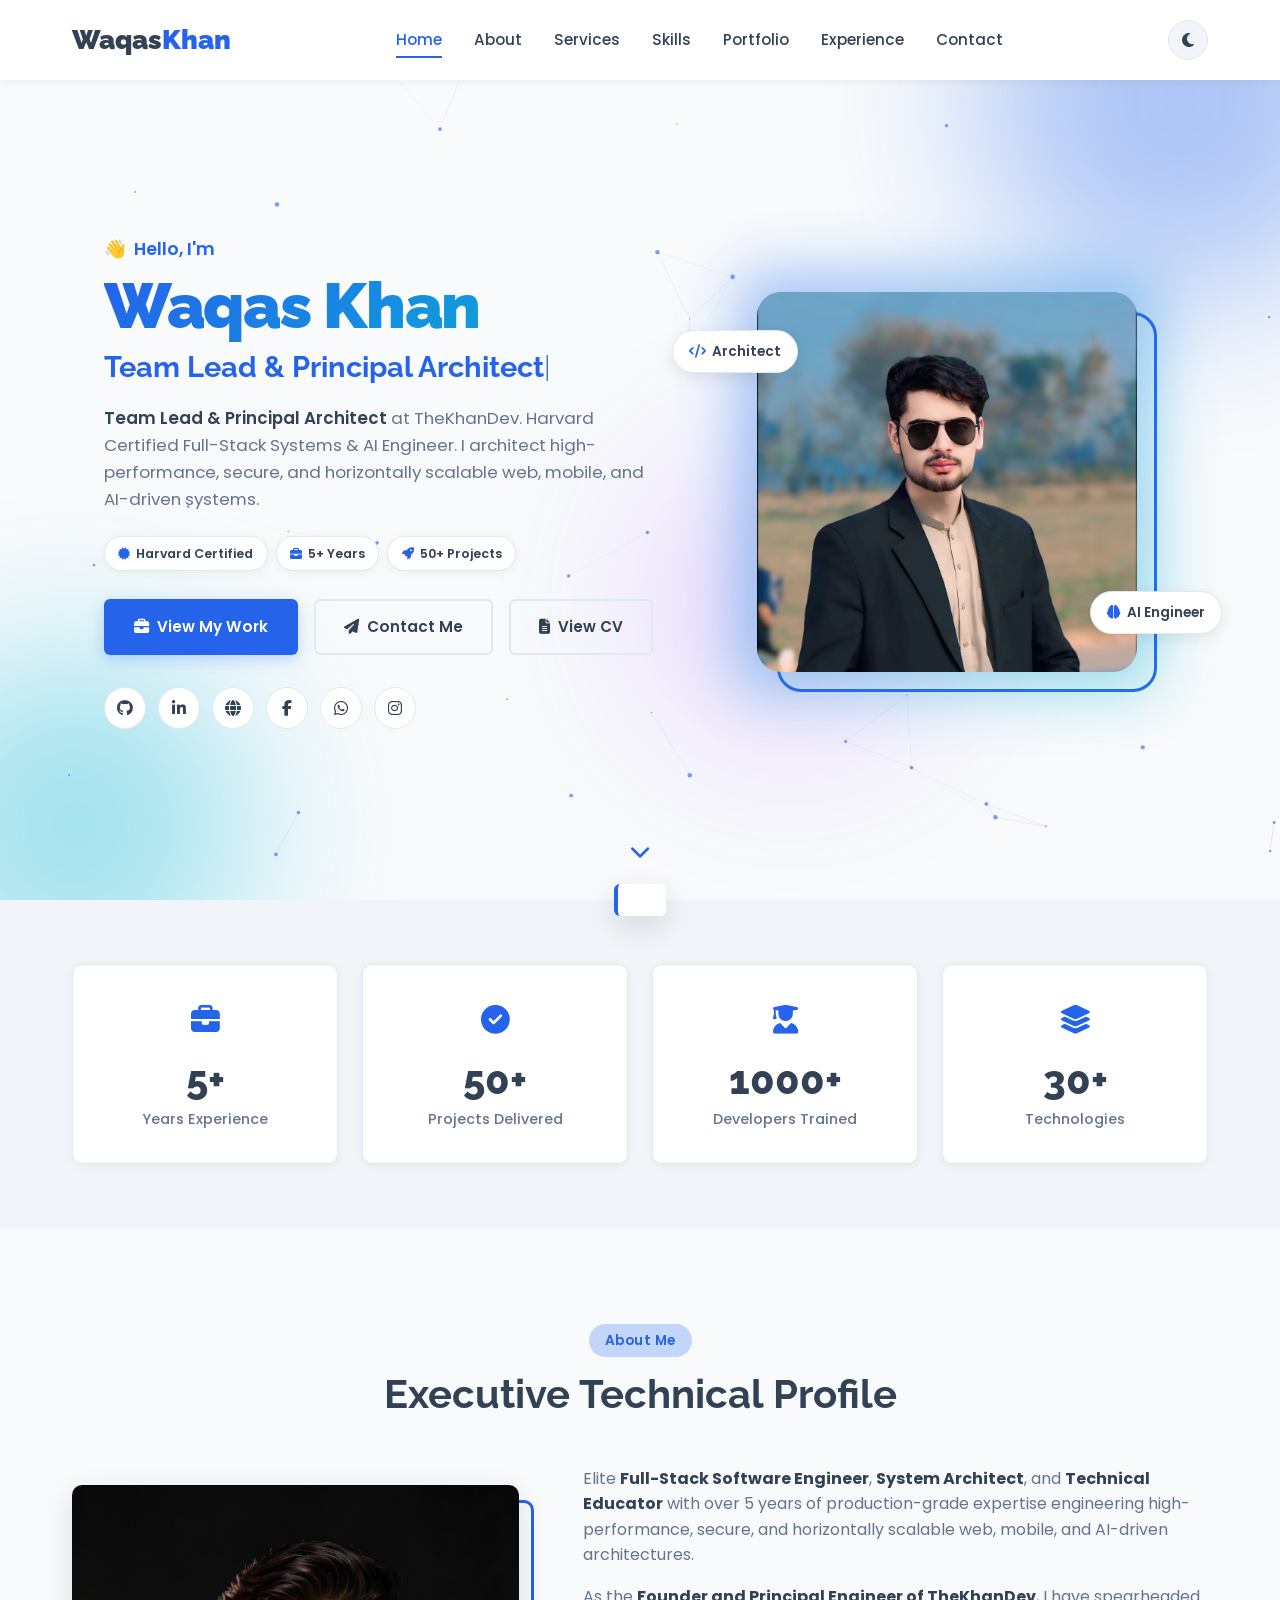
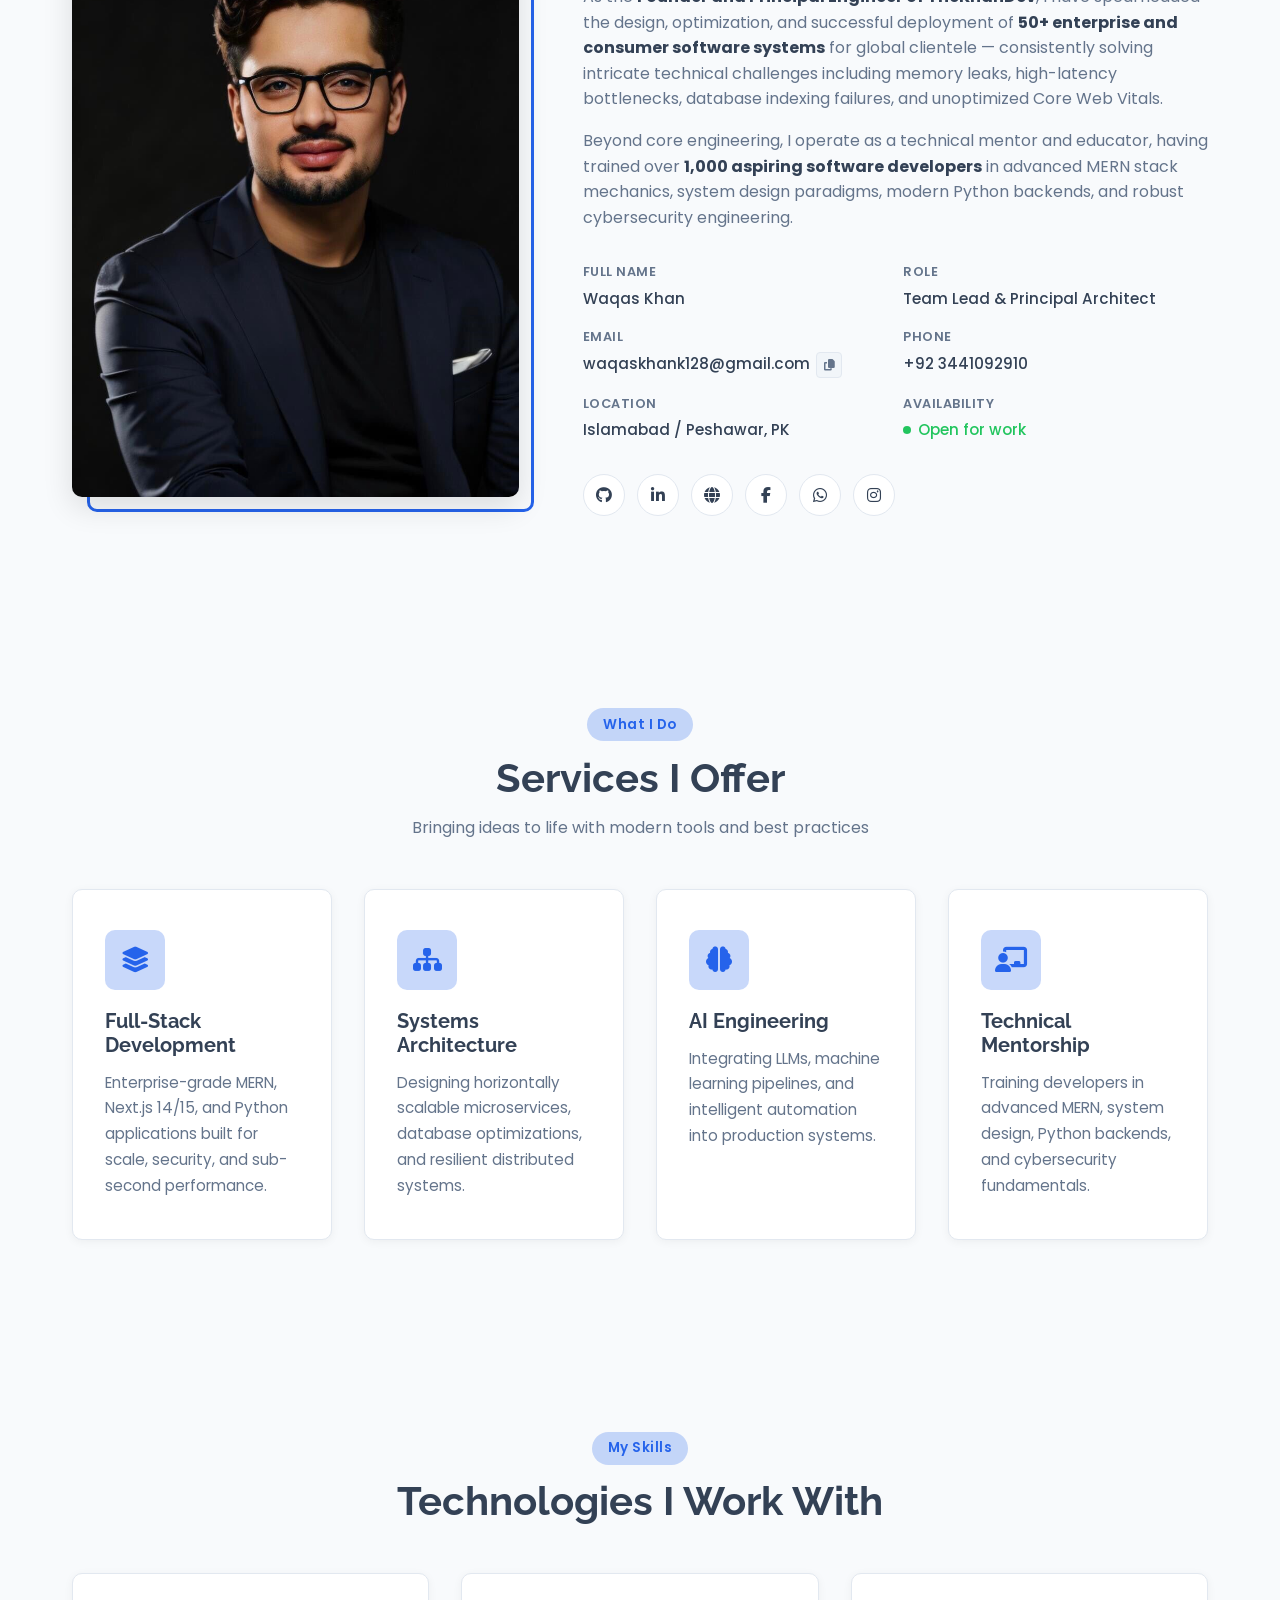
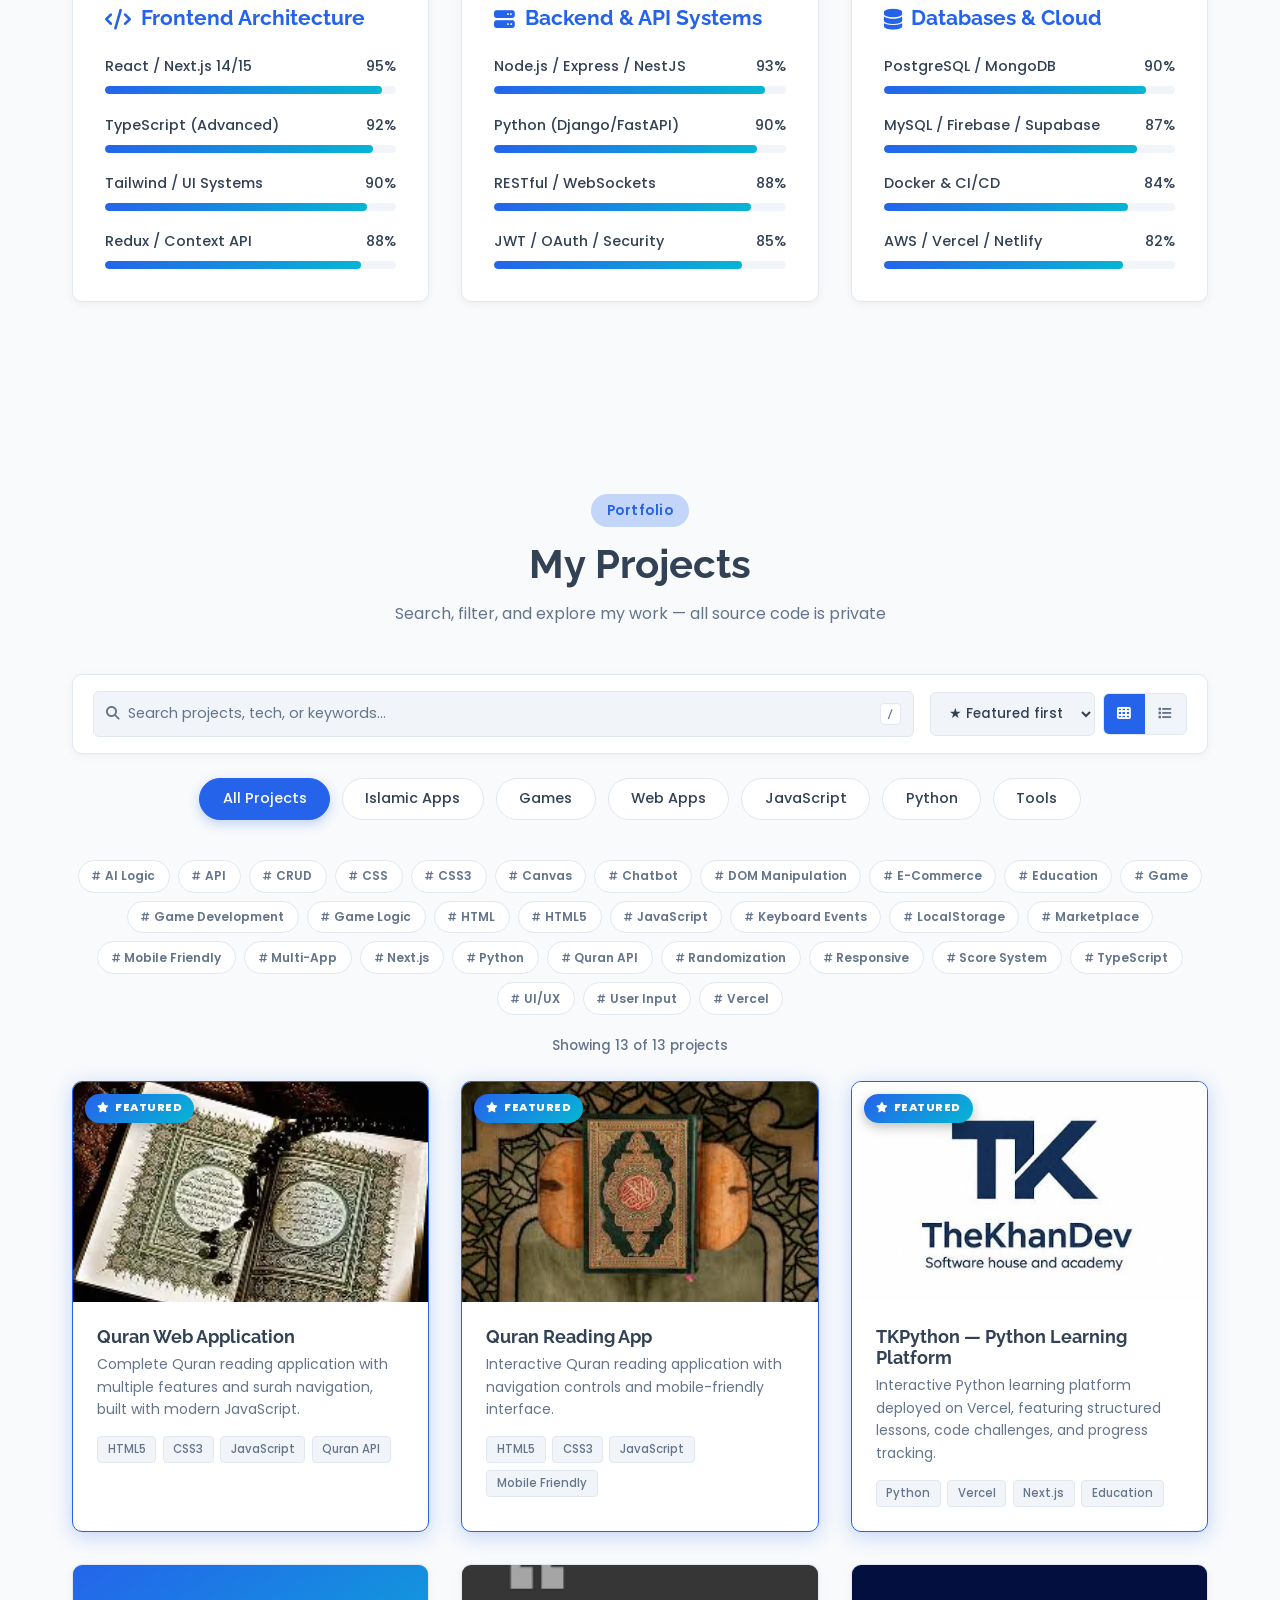
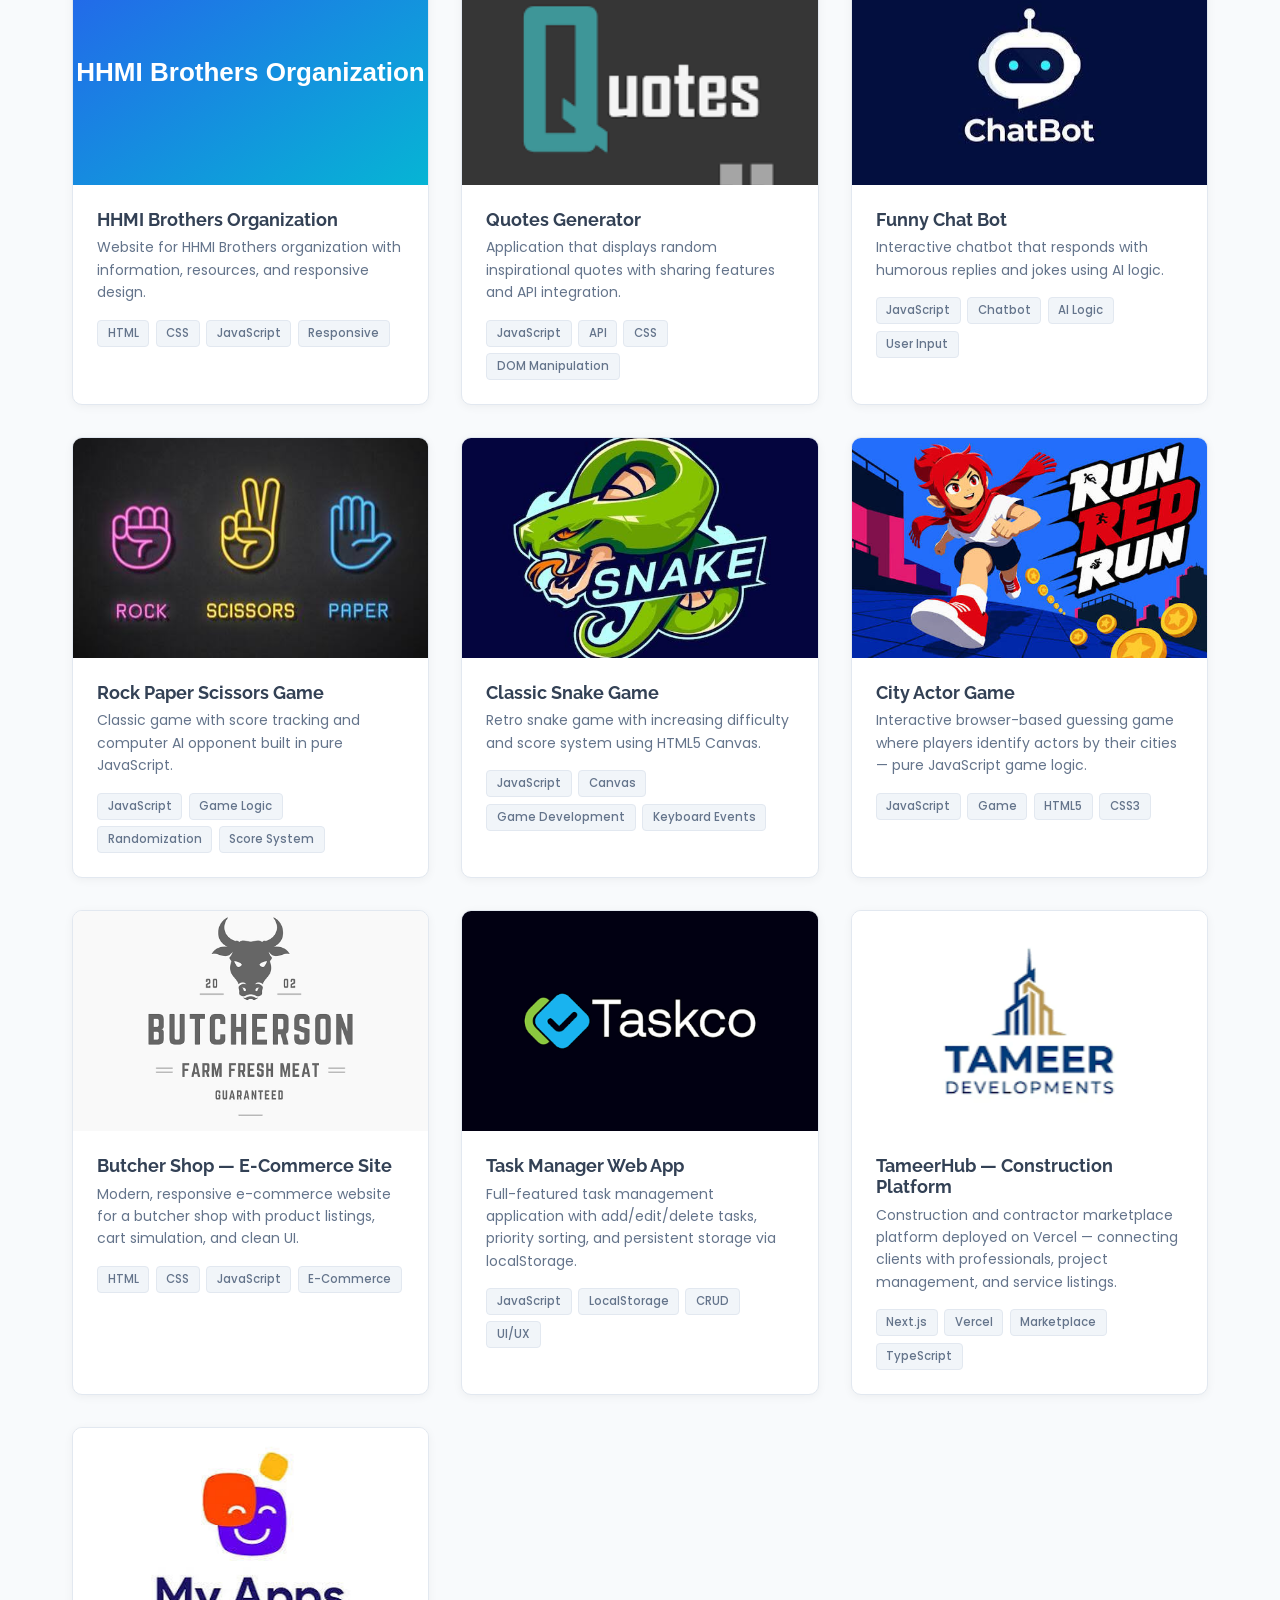
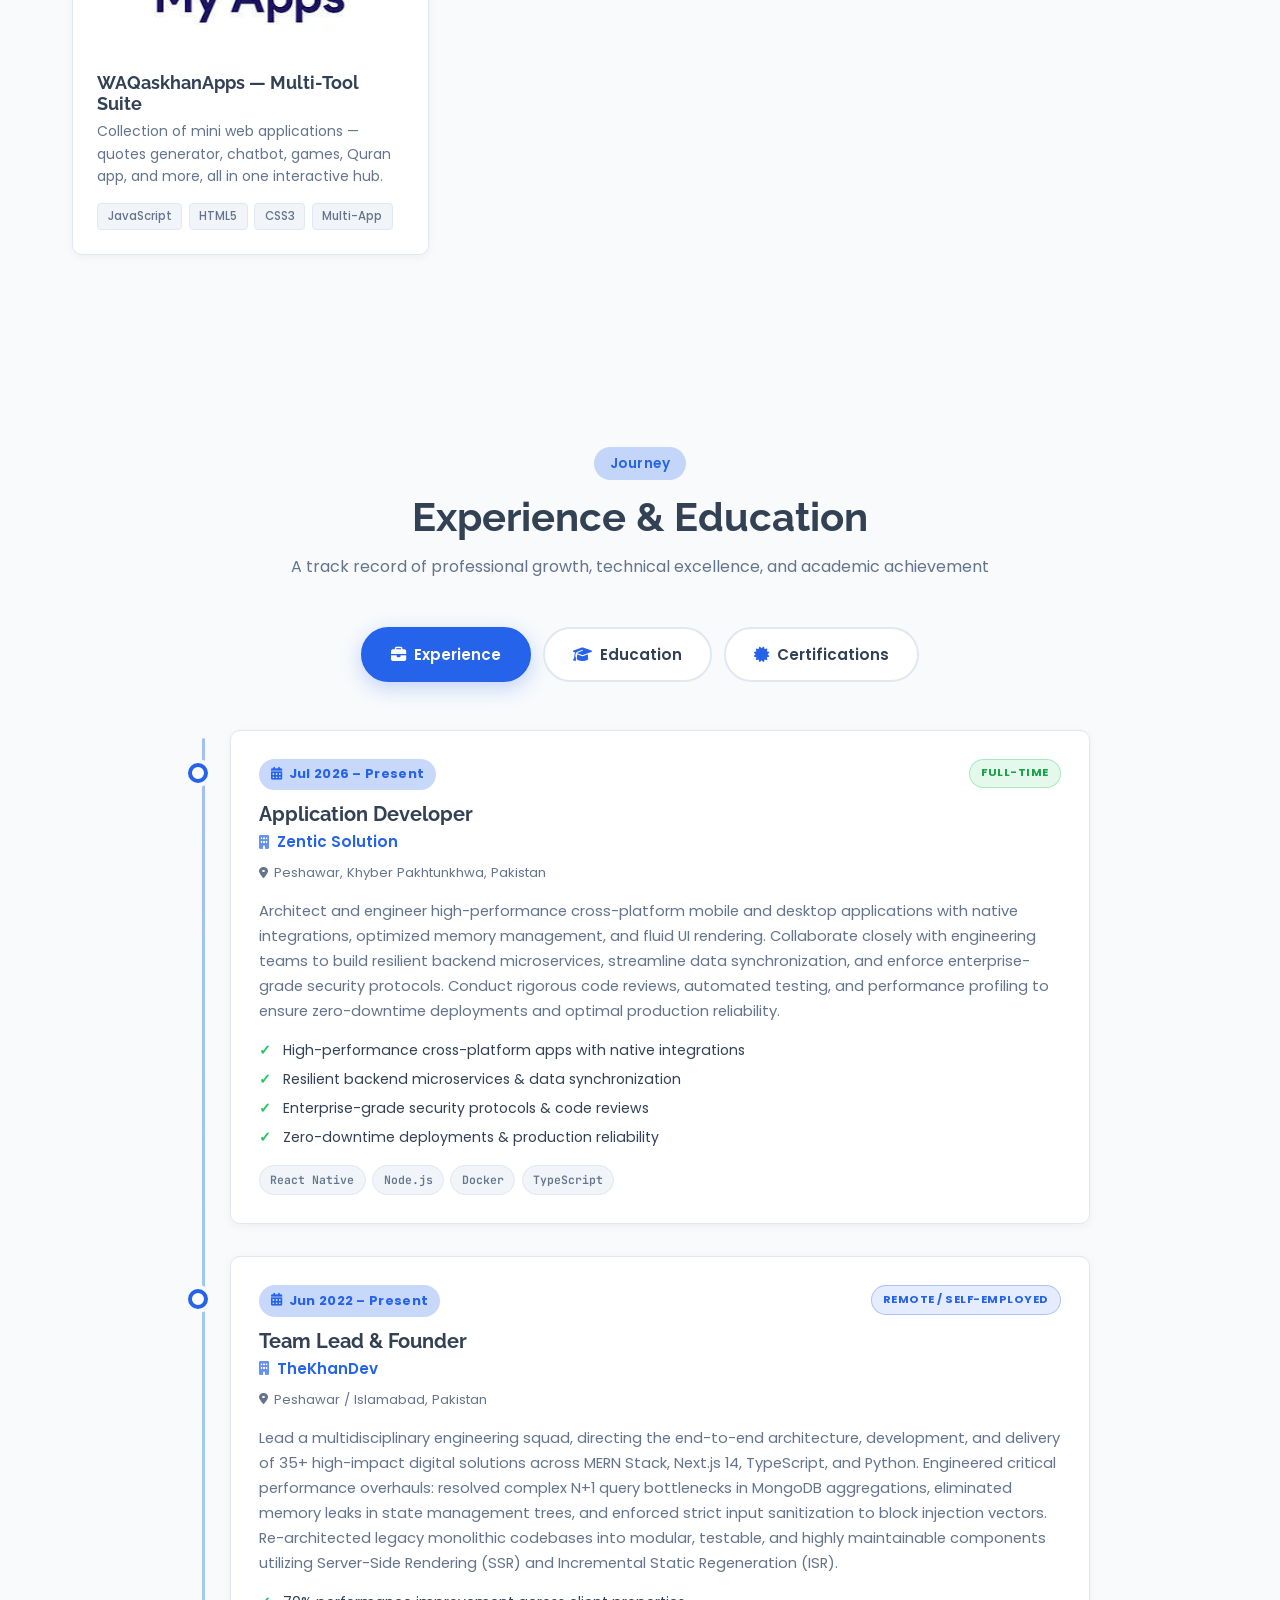
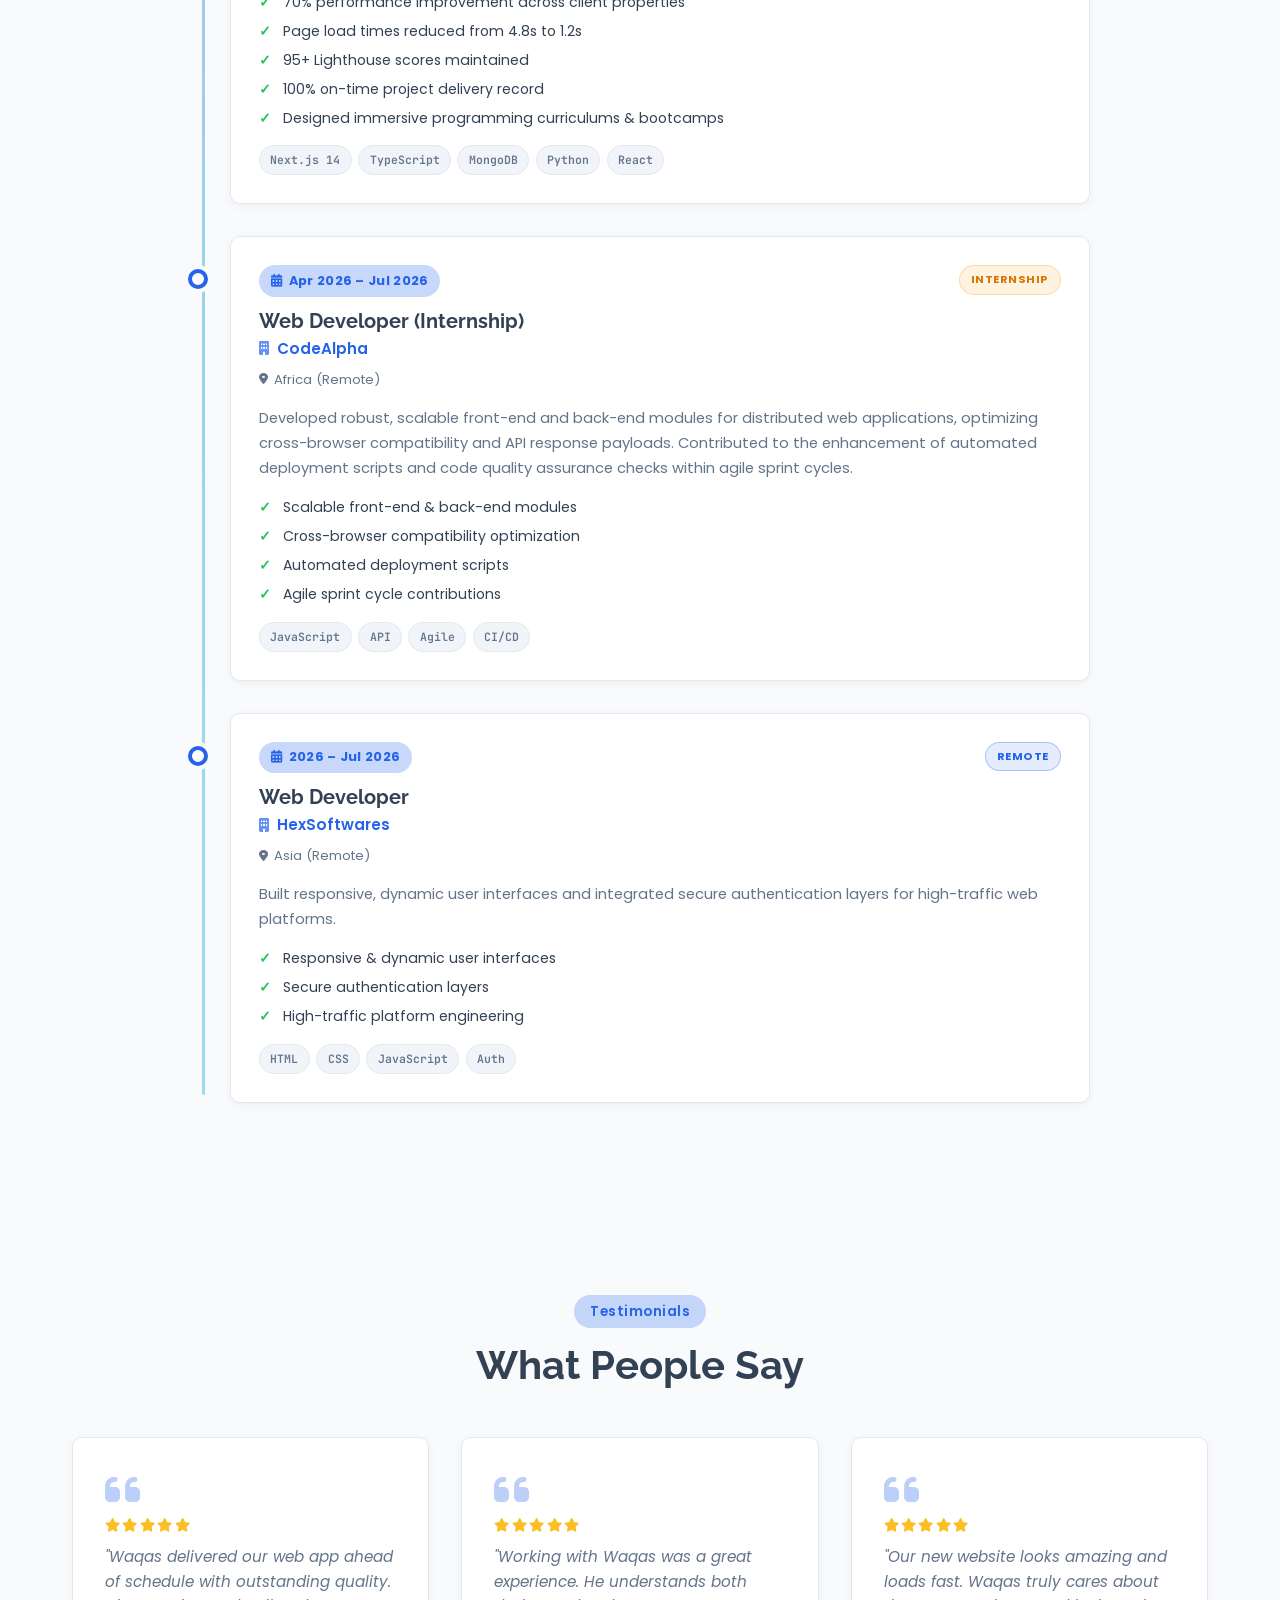
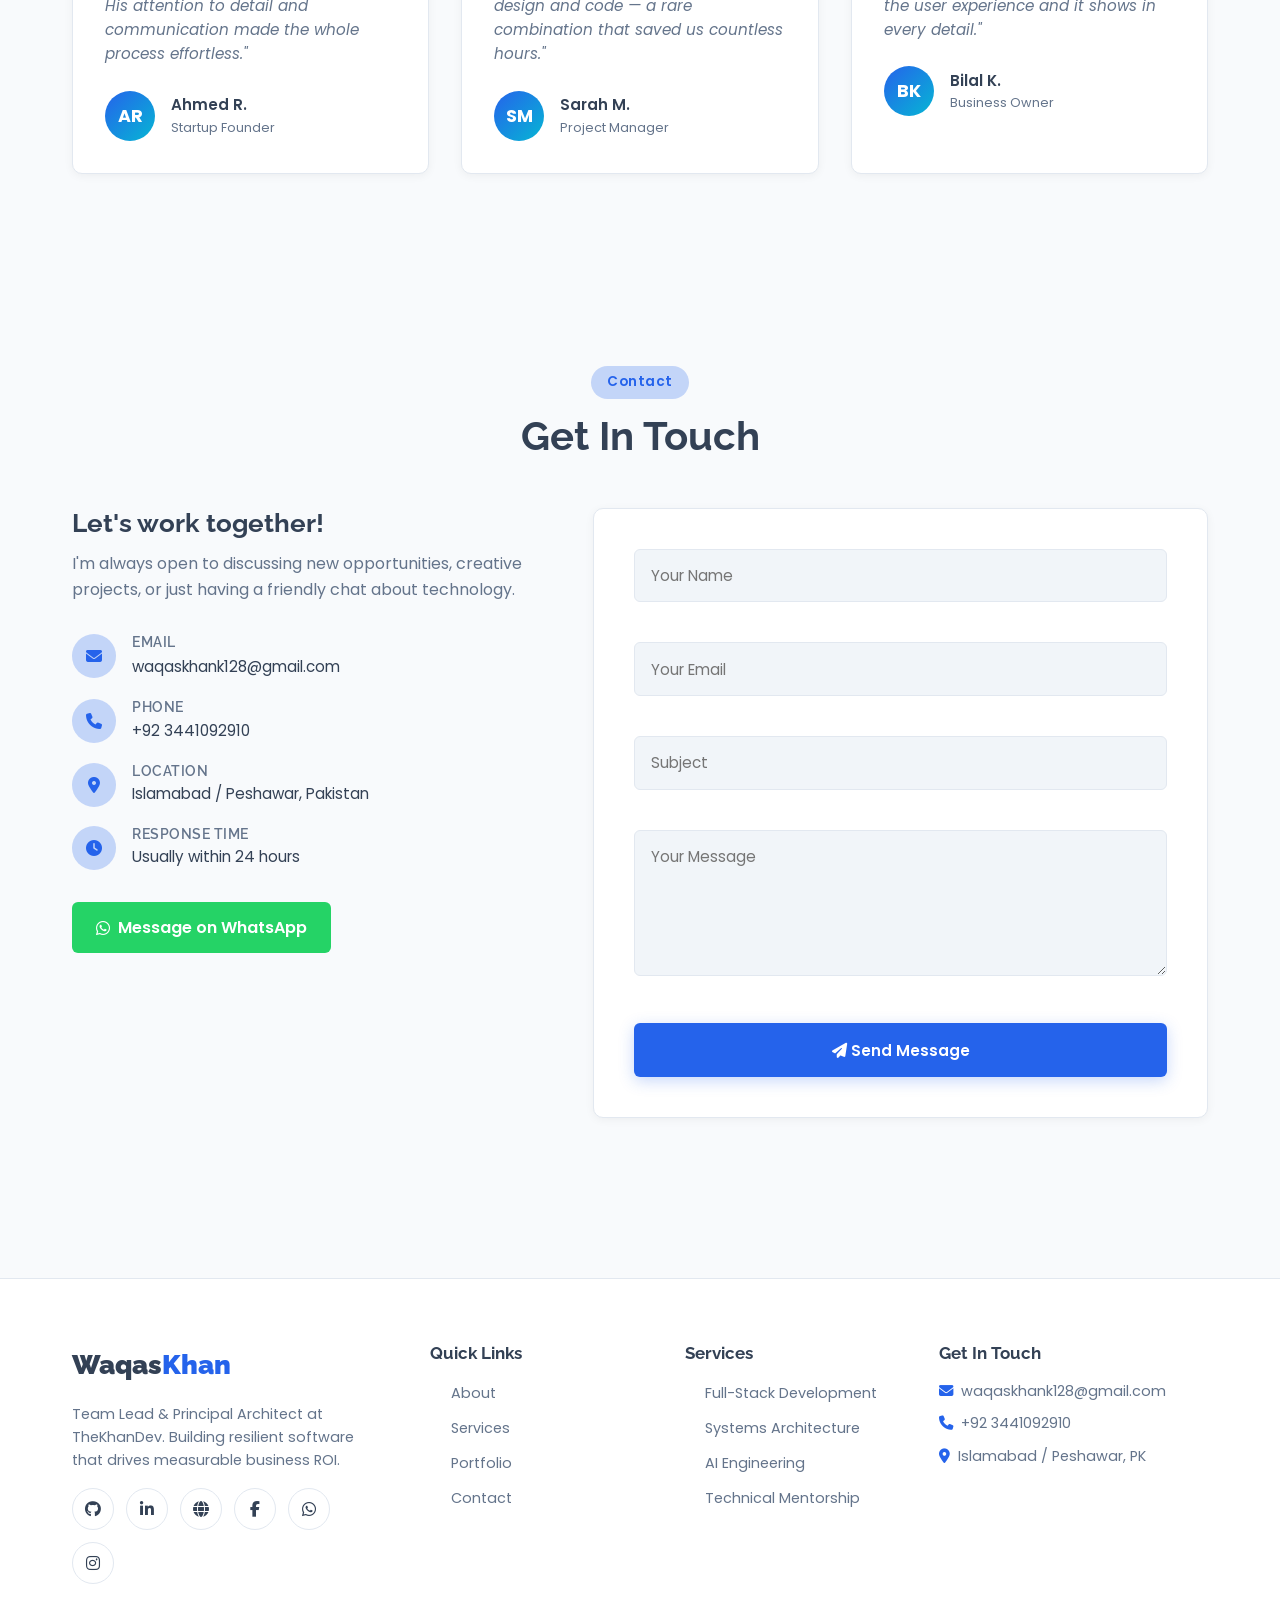
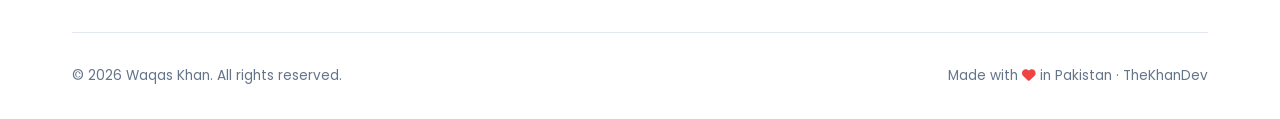
==== commit 5f3509ad: "improve the portfolio" ====
--- a/index.html
+++ b/index.html
@@ -1,604 +1,385 @@
-<!DOCTYPE html>
-<html lang="en">
-<head>
-    <meta charset="UTF-8">
-    <meta name="viewport" content="width=device-width, initial-scale=1.0">
-    <title>Waqas Khan | Portfolio</title>
-    <link rel="stylesheet" href="https://cdnjs.cloudflare.com/ajax/libs/font-awesome/6.4.0/css/all.min.css">
-    <link href="https://fonts.googleapis.com/css2?family=Poppins:wght@300;400;500;600;700&family=Raleway:wght@300;400;500;700&display=swap" rel="stylesheet">
-    <link rel="stylesheet" href="style.css">
-    <link rel="icon" type="image/x-icon" href="assets/favicon.ico">
-    <link rel="shortcut icon" href="assets/favicon.ico" type="image/x-icon">
-</head>
-<body>
-    <!-- Navigation -->
-    <nav class="navbar">
-        <div class="container">
-            <a href="#home" class="logo">Waqas<span>Khan</span></a>
-            <div class="nav-toggle" id="navToggle">
-                <span></span>
-                <span></span>
-                <span></span>
-            </div>
-            <ul class="nav-menu" id="navMenu">
-                <li><a href="#home" class="nav-link">Home</a></li>
-                <li><a href="#about" class="nav-link">About</a></li>
-                <li><a href="#skills" class="nav-link">Skills</a></li>
-                <li><a href="#portfolio" class="nav-link">Portfolio</a></li>
-                <li><a href="#experience" class="nav-link">Experience</a></li>
-                <li><a href="#contact" class="nav-link">Contact</a></li>
-            </ul>
-            <button class="theme-toggle" id="themeToggle">
-                <i class="fas fa-moon"></i>
-            </button>
-        </div>
-    </nav>
-
-    <!-- Hero Section -->
-    <section class="hero" id="home">
-        <div class="container">
-            <div class="hero-content">
-                <h3 class="hero-subtitle">Hello, I'm</h3>
-                <h1 class="hero-title">Waqas Khan</h1>
-                <h2 class="hero-role">Full Stack Developer & UI/UX Designer</h2>
-                <p class="hero-description">
-                    I create beautiful, functional websites and applications with a focus on user experience and clean code. I transform ideas into digital reality.
-                </p>
-                <div class="hero-buttons">
-                    <a href="#portfolio" class="btn btn-primary">View My Work</a>
-                    <a href="#contact" class="btn btn-secondary">Contact Me</a>
-                    <a href="assets/CV.pdf" class="btn btn-outline" download>
-                        <i class="fas fa-download"></i> Download CV
-                    </a>
-                </div>
-            </div>
-            <div class="hero-image">
-                <div class="image-wrapper">
-                    <img src="waqas image (2).jpg" alt="Waqas Khan">
-                    <div class="image-bg"></div>
-                </div>
-            </div>
-        </div>
-    </section>
-
-    <!-- About Section -->
-    <section class="section about" id="about">
-        <div class="container">
-            <h2 class="section-title">About Me</h2>
-            <div class="about-content">
-                <div class="about-image">
-                    <img src="waqas image.jpg" alt="About Waqas">
-                </div>
-                <div class="about-text">
-                    <h3>Passionate Developer Creating Digital Solutions</h3>
-                    <p>
-                        Hello! I'm Waqas Khan, a passionate Full Stack Developer with expertise in creating modern web applications. I have experience in both front-end and back-end technologies.
-                    </p>
-                    <p>
-                        I enjoy solving complex problems and turning ideas into functional, beautiful digital experiences. My goal is to build applications that are not only efficient but also provide exceptional user experiences.
-                    </p>
-                    <div class="about-info">
-                        <div class="info-item">
-                            <span class="info-label">Name:</span>
-                            <span class="info-value">Waqas Khan</span>
-                        </div>
-                        <div class="info-item">
-                            <span class="info-label">Email:</span>
-                            <span class="info-value">waqaskhank128@gmail.com</span>
-                        </div>
-                        <div class="info-item">
-                            <span class="info-label">Location:</span>
-                            <span class="info-value">Peshawar, Pakistan</span>
-                        </div>
-                        <div class="info-item">
-                            <span class="info-label">Availability:</span>
-                            <span class="info-value">Open for Opportunities</span>
-                        </div>
-                    </div>
-                    <div class="social-links">
-                        <a href="https://github.com/TheKhanDev" target="_blank" class="social-link">
-                            <i class="fab fa-github"></i>
-                        </a>
-                        <a href="https://linkedin.com/in/waqas-khan-755" target="_blank" class="social-link">
-                            <i class="fab fa-linkedin"></i>
-                        </a>
-                        <a href="https://www.facebook.com/profile.php?id=61582277145690&mibextid=ZbWKwL" target="_blank" class="social-link">
-                              <i class="fab fa-facebook-f"></i>
-                        </a>
-                        <a href="https://wa.me/923441092910" target="_blank" class="social-link">
-                            <i class="fab fa-whatsapp"></i>
-                        </a>
-                        <a href="https://tiktok.com/@waqas__755" target="_blank" class="social-link">
-                            <i class="fab fa-tiktok"></i>
-                        </a>
-                        <a href="https://instagram.com/waqas__755" target="_blank" class="social-link">
-                            <i class="fab fa-instagram"></i>
-                        </a>
-                    </div>
-                </div>
-            </div>
-        </div>
-    </section>
-
-    <!-- Skills Section -->
-    <section class="section skills" id="skills">
-        <div class="container">
-            <h2 class="section-title">My Skills</h2>
-            <div class="skills-container">
-                <div class="skills-category">
-                    <h3><i class="fas fa-code"></i> Frontend</h3>
-                    <div class="skill">
-                        <div class="skill-info">
-                            <span>HTML/CSS</span>
-                            <span>95%</span>
-                        </div>
-                        <div class="skill-bar">
-                            <div class="skill-progress" data-width="95"></div>
-                        </div>
-                    </div>
-                    <div class="skill">
-                        <div class="skill-info">
-                            <span>JavaScript</span>
-                            <span>90%</span>
-                        </div>
-                        <div class="skill-bar">
-                            <div class="skill-progress" data-width="90"></div>
-                        </div>
-                    </div>
-                    <div class="skill">
-                        <div class="skill-info">
-                            <span>React</span>
-                            <span>85%</span>
-                        </div>
-                        <div class="skill-bar">
-                            <div class="skill-progress" data-width="85"></div>
-                        </div>
-                    </div>
-                </div>
-
-                <div class="skills-category">
-                    <h3><i class="fas fa-server"></i> Backend</h3>
-                    <div class="skill">
-                        <div class="skill-info">
-                            <span>Python</span>
-                            <span>89%</span>
-                        </div>
-                        <div class="skill-bar">
-                            <div class="skill-progress" data-width="89"></div>
-                        </div>
-                    </div>
-                    <div class="skill">
-                        <div class="skill-info">
-                            <span>Node.js</span>
-                            <span>68%</span>
-                        </div>
-                        <div class="skill-bar">
-                            <div class="skill-progress" data-width="68"></div>
-                        </div>
-                    </div>
-                    <div class="skill">
-                        <div class="skill-info">
-                            <span>MySQL</span>
-                            <span>60%</span>
-                        </div>
-                        <div class="skill-bar">
-                            <div class="skill-progress" data-width="60"></div>
-                        </div>
-                    </div>
-                </div>
-
-                <div class="skills-category">
-                    <h3><i class="fas fa-tools"></i> Tools & Others</h3>
-                    <div class="skill">
-                        <div class="skill-info">
-                            <span>Git</span>
-                            <span>90%</span>
-                        </div>
-                        <div class="skill-bar">
-                            <div class="skill-progress" data-width="90"></div>
-                        </div>
-                    </div>
-                    <div class="skill">
-                        <div class="skill-info">
-                            <span>Figma</span>
-                            <span>75%</span>
-                        </div>
-                        <div class="skill-bar">
-                            <div class="skill-progress" data-width="75"></div>
-                        </div>
-                    </div>
-                    <div class="skill">
-                        <div class="skill-info">
-                            <span>AWS</span>
-                            <span>70%</span>
-                        </div>
-                        <div class="skill-bar">
-                            <div class="skill-progress" data-width="70"></div>
-                        </div>
-                    </div>
-                </div>
-            </div>
-        </div>
-    </section>
-
-    <!-- Portfolio Section -->
-    <section class="section portfolio" id="portfolio">
-        <div class="container">
-            <h2 class="section-title">My Projects</h2>
-            <p class="section-subtitle">All projects are deployed and hosted on GitHub Pages</p>
-            
-            <div class="portfolio-filter">
-                <button class="filter-btn active" data-filter="all">All Projects</button>
-                <button class="filter-btn" data-filter="islamic">Islamic Apps</button>
-                <button class="filter-btn" data-filter="games">Games</button>
-                <button class="filter-btn" data-filter="web">Web Apps</button>
-                <button class="filter-btn" data-filter="javascript">JavaScript</button>
-            </div>
-            
-            <div class="portfolio-grid">
-                
-                <!-- Project 1: Quran Web App -->
-                <div class="portfolio-item" data-category="islamic">
-                    <div class="portfolio-img">
-                        <img src="Quraan.webp" alt="Quran Web App">
-                        <div class="portfolio-overlay">
-                            <h4>Quran Web App</h4>
-                            <p>Complete Quran application with features</p>
-                            <div class="portfolio-links">
-                                <a href="https://thekhandev.github.io/Quraan-web-app/" target="_blank" class="portfolio-link">
-                                    <i class="fas fa-external-link-alt"></i> Live Demo
-                                </a>
-                                <a href="https://github.com/thekhandev/Quraan-web-app" target="_blank" class="portfolio-link">
-                                    <i class="fab fa-github"></i> Source Code
-                                </a>
-                            </div>
-                        </div>
-                    </div>
-                    <div class="portfolio-info">
-                        <h3>Quran Web Application</h3>
-                        <p>Complete Quran reading application with multiple features and surah navigation</p>
-                        <div class="tech-tags">
-                            <span class="tech-tag">HTML5</span>
-                            <span class="tech-tag">CSS3</span>
-                            <span class="tech-tag">JavaScript</span>
-                            <span class="tech-tag">Quran API</span>
-                        </div>
-                    </div>
-                </div>
-
-                <!-- Project 2: Quran App -->
-                <div class="portfolio-item" data-category="islamic">
-                    <div class="portfolio-img">
-                        <img src="quraan.jpg" alt="Quran App">
-                        <div class="portfolio-overlay">
-                            <h4>Quran App</h4>
-                            <p>Quran application with reading features</p>
-                            <div class="portfolio-links">
-                                <a href="https://thekhandev.github.io/WAQaskhanApps/Quraan%20App.html" target="_blank" class="portfolio-link">
-                                    <i class="fas fa-external-link-alt"></i> Live Demo
-                                </a>
-                                <a href="https://github.com/thekhandev/WAQaskhanApps" target="_blank" class="portfolio-link">
-                                    <i class="fab fa-github"></i> Source Code
-                                </a>
-                            </div>
-                        </div>
-                    </div>
-                    <div class="portfolio-info">
-                        <h3>Quran Reading App</h3>
-                        <p>Interactive Quran reading application with navigation controls</p>
-                        <div class="tech-tags">
-                            <span class="tech-tag">HTML5</span>
-                            <span class="tech-tag">CSS3</span>
-                            <span class="tech-tag">JavaScript</span>
-                            <span class="tech-tag">Mobile Friendly</span>
-                        </div>
-                    </div>
-                </div>
-
-                <!-- Project 3: HHMI Brothers Website -->
-                <div class="portfolio-item" data-category="web">
-                    <div class="portfolio-img">
-                        <img src="online store.webp" alt="HHMI Brothers Website">
-                        <div class="portfolio-overlay">
-                            <h4>Online store</h4>
-                            <p>Organization website for HHMI Brothers</p>
-                            <div class="portfolio-links">
-                                <a href="https://thekhandev.github.io/HHMIBrothers/" target="_blank" class="portfolio-link">
-                                    <i class="fas fa-external-link-alt"></i> Live Demo
-                                </a>
-                                <a href="https://github.com/thekhandev/HHMIBrothers" target="_blank" class="portfolio-link">
-                                    <i class="fab fa-github"></i> Source Code
-                                </a>
-                            </div>
-                        </div>
-                    </div>
-                    <div class="portfolio-info">
-                        <h3>HHMI Brothers Organization</h3>
-                        <p>Website for HHMI Brothers organization with information and resources</p>
-                        <div class="tech-tags">
-                            <span class="tech-tag">HTML</span>
-                            <span class="tech-tag">CSS</span>
-                            <span class="tech-tag">JavaScript</span>
-                            <span class="tech-tag">Responsive</span>
-                        </div>
-                    </div>
-                </div>
-
-
-                <!-- Project 4: Quotes App -->
-                <div class="portfolio-item" data-category="web javascript">
-                    <div class="portfolio-img">
-                        <img src="quotes.png" alt="Quotes App">
-                        <div class="portfolio-overlay">
-                            <h4>Inspirational Quotes</h4>
-                            <p>Random quotes generator application</p>
-                            <div class="portfolio-links">
-                                <a href="https://thekhandev.github.io/WAQaskhanApps/Quotes.html" target="_blank" class="portfolio-link">
-                                    <i class="fas fa-external-link-alt"></i> Live Demo
-                                </a>
-                                <a href="https://github.com/thekhandev/WAQaskhanApps" target="_blank" class="portfolio-link">
-                                    <i class="fab fa-github"></i> Source Code
-                                </a>
-                            </div>
-                        </div>
-                    </div>
-                    <div class="portfolio-info">
-                        <h3>Quotes Generator</h3>
-                        <p>Application that displays random inspirational quotes with sharing features</p>
-                        <div class="tech-tags">
-                            <span class="tech-tag">JavaScript</span>
-                            <span class="tech-tag">API</span>
-                            <span class="tech-tag">CSS</span>
-                            <span class="tech-tag">DOM Manipulation</span>
-                        </div>
-                    </div>
-                </div>
-
-                <!-- Project 5: Funny Bot -->
-                <div class="portfolio-item" data-category="javascript">
-                    <div class="portfolio-img">
-                        <img src="bot.png" alt="Funny Bot">
-                        <div class="portfolio-overlay">
-                            <h4>Funny Bot</h4>
-                            <p>Interactive chatbot with humor</p>
-                            <div class="portfolio-links">
-                                <a href="https://thekhandev.github.io/WAQaskhanApps/funnybot.html" target="_blank" class="portfolio-link">
-                                    <i class="fas fa-external-link-alt"></i> Live Demo
-                                </a>
-                                <a href="https://github.com/thekhandev/WAQaskhanApps" target="_blank" class="portfolio-link">
-                                    <i class="fab fa-github"></i> Source Code
-                                </a>
-                            </div>
-                        </div>
-                    </div>
-                    <div class="portfolio-info">
-                        <h3>Funny Chat Bot</h3>
-                        <p>Interactive chatbot that responds with humorous replies and jokes</p>
-                        <div class="tech-tags">
-                            <span class="tech-tag">JavaScript</span>
-                            <span class="tech-tag">Chatbot</span>
-                            <span class="tech-tag">AI Logic</span>
-                            <span class="tech-tag">User Input</span>
-                        </div>
-                    </div>
-                </div>
-
-                <!-- Project 6: Rock Paper Scissors -->
-                <div class="portfolio-item" data-category="games">
-                    <div class="portfolio-img">
-                        <img src="rock paper scissors.jpg" alt="Rock Paper Scissors Game">
-                        <div class="portfolio-overlay">
-                            <h4>Rock Paper Scissors</h4>
-                            <p>Classic game with computer opponent</p>
-                            <div class="portfolio-links">
-                                <a href="https://thekhandev.github.io/WAQaskhanApps/Rock%20siccor%20paper%20game.html" target="_blank" class="portfolio-link">
-                                    <i class="fas fa-external-link-alt"></i> Live Demo
-                                </a>
-                                <a href="https://github.com/thekhandev/WAQaskhanApps" target="_blank" class="portfolio-link">
-                                    <i class="fab fa-github"></i> Source Code
-                                </a>
-                            </div>
-                        </div>
-                    </div>
-                    <div class="portfolio-info">
-                        <h3>Rock Paper Scissors Game</h3>
-                        <p>Classic game with score tracking and computer AI opponent</p>
-                        <div class="tech-tags">
-                            <span class="tech-tag">JavaScript</span>
-                            <span class="tech-tag">Game Logic</span>
-                            <span class="tech-tag">Randomization</span>
-                            <span class="tech-tag">Score System</span>
-                        </div>
-                    </div>
-                </div>
-
-                <!-- Project 7: Snake Game -->
-                <div class="portfolio-item" data-category="games">
-                    <div class="portfolio-img">
-                        <img src="snake.png" alt="Snake Game">
-                        <div class="portfolio-overlay">
-                            <h4>Snake Game</h4>
-                            <p>Classic snake arcade game</p>
-                            <div class="portfolio-links">
-                                <a href="https://thekhandev.github.io/WAQaskhanApps/snake%20game.html" target="_blank" class="portfolio-link">
-                                    <i class="fas fa-external-link-alt"></i> Live Demo
-                                </a>
-                                <a href="https://github.com/thekhandev/WAQaskhanApps" target="_blank" class="portfolio-link">
-                                    <i class="fab fa-github"></i> Source Code
-                                </a>
-                            </div>
-                        </div>
-                    </div>
-                    <div class="portfolio-info">
-                        <h3>Classic Snake Game</h3>
-                        <p>Retro snake game with increasing difficulty and score system</p>
-                        <div class="tech-tags">
-                            <span class="tech-tag">JavaScript</span>
-                            <span class="tech-tag">Canvas</span>
-                            <span class="tech-tag">Game Development</span>
-                            <span class="tech-tag">Keyboard Events</span>
-                        </div>
-                    </div>
-                </div>
-
-            </div>
-        </div>
-    </section>
-
-    <!-- Experience Section -->
-    <section class="section experience" id="experience">
-        <div class="container">
-            <h2 class="section-title">Experience & Education</h2>
-            <div class="timeline">
-                <div class="timeline-item">
-                    <div class="timeline-date">2026 - Present</div>
-                    <div class="timeline-content">
-                        <h3>Full Stack Developer</h3>
-                        <h4>Tech Solutions Inc.</h4>
-                        <p>Leading development of web applications and implementing best practices.</p>
-                    </div>
-                </div>
-                <div class="timeline-item">
-                    <div class="timeline-date">2024 - 2025</div>
-                    <div class="timeline-content">
-                        <h3>Junior front-end Developer</h3>
-                        <h4>Digital Creations Agency</h4>
-                        <p>Developed and maintained client websites and web applications using modern technologies.</p>
-                    </div>
-                </div>
-                <div class="timeline-item">
-                    <div class="timeline-date">2023 - 2024</div>
-                    <div class="timeline-content">
-                        <h3>Frontend Developer</h3>
-                        <h4>Web Masters Ltd.</h4>
-                        <p>Created responsive web interfaces and collaborated with design teams to implement UI/UX designs.</p>
-                    </div>
-                </div>
-                <div class="timeline-item">
-                    <div class="timeline-date">2024 - 2028</div>
-                    <div class="timeline-content">
-                        <h3>B.Sc. Computer Science</h3>
-                        <h4>Abasyn University Peshawar</h4>
-                        <p>Currently pursuing BS CS with focus on programming fundamentals, software engineering, algorithms, and data structures. Actively applying theoretical knowledge to practical web development projects..</p>
-                    </div>
-                </div>
-            </div>
-        </div>
-    </section>
-
-    <!-- Contact Section -->
-    <section class="section contact" id="contact">
-        <div class="container">
-            <h2 class="section-title">Get In Touch</h2>
-            <div class="contact-container">
-                <div class="contact-info">
-                    <h3>Let's work together!</h3>
-                    <p>I'm always open to discussing new opportunities, creative projects, or just having a friendly chat about technology.</p>
-                    <div class="contact-details">
-                        <div class="contact-item">
-                            <i class="fas fa-envelope"></i>
-                            <div>
-                                <h4>Email</h4>
-                                <a href="mailto:waqaskhank128@gmail.com">waqaskhank128@gmail.com</a>
-                            </div>
-                        </div>
-                        <div class="contact-item">
-                            <i class="fas fa-phone"></i>
-                            <div>
-                                <h4>Phone</h4>
-                                <a href="tel:+923441092910">+92 344 1092910</a>
-                            </div>
-                        </div>
-                        <div class="contact-item">
-                            <i class="fas fa-map-marker-alt"></i>
-                            <div>
-                                <h4>Location</h4>
-                                <p>Peshawar, Pakistan</p>
-                            </div>
-                        </div>
-                        <div class="contact-item">
-                            <i class="fas fa-clock"></i>
-                            <div>
-                                <h4>Response Time</h4>
-                                <p>Usually within 24 hours</p>
-                            </div>
-                        </div>
-                    </div>
-                    <div class="direct-contact">
-                        <p>Or contact me directly via:</p>
-                        <div class="direct-contact-links">
-                            <a href="https://wa.me/923441092910" target="_blank" class="direct-contact-btn whatsapp">
-                                <i class="fab fa-whatsapp"></i> WhatsApp
-                            </a>
-                        </div>
-                    </div>
-                </div>
-                <div class="contact-form">
-                    <form id="contactForm" action="https://formspree.io/f/YOUR_FORMSPREE_ID" method="POST">
-                        <div class="form-group">
-                            <input type="text" name="name" placeholder="Your Name" id="name" required>
-                        </div>
-                        <div class="form-group">
-                            <input type="email" name="_replyto" placeholder="Your Email" id="email" required>
-                        </div>
-                        <div class="form-group">
-                            <input type="text" name="subject" placeholder="Subject" id="subject" required>
-                        </div>
-                        <div class="form-group">
-                            <textarea name="message" placeholder="Your Message" id="message" rows="5" required></textarea>
-                        </div>
-                        <!-- Formspree hidden fields -->
-                        <input type="hidden" name="_subject" value="New Contact Form Submission - Waqas Khan Portfolio">
-                        <input type="hidden" name="_cc" value="waqaskhank128@gmail.com">
-                        <input type="text" name="_gotcha" style="display:none">
-                        
-                        <button type="submit" class="btn btn-primary">
-                            <span class="btn-text">Send Message</span>
-                            <span class="btn-loading" style="display: none;">
-                                <i class="fas fa-spinner fa-spin"></i> Sending...
-                            </span>
-                        </button>
-                    </form>
-                    <div id="formMessage" class="form-message"></div>
-                </div>
-            </div>
-        </div>
-    </section>
-
-    <!-- Footer -->
-    <footer class="footer">
-        <div class="container">
-            <div class="footer-content">
-                <a href="#home" class="logo">Waqas<span>Khan</span></a>
-                <p>Building the future, one line of code at a time.</p>
-                <div class="social-links">
-                    <!-- GitHub -->
-                    <a href="https://github.com/thekhandev" target="_blank" class="social-link">
-                        <i class="fab fa-github"></i></a>
-                    <a href="https://linkedin.com/in/" target="_blank" class="social-link">
-                        <i class="fab fa-linkedin-in"></i></a>
-                    <a href="https://www.facebook.com/profile.php?id=61582277145690&mibextid=ZbWKwL" target="_blank" class="social-link">
-                    <i class="fab fa-facebook-f"></i></a>
-                    <a href="https://wa.me/923441092910" target="_blank" class="social-link">
-                    <i class="fab fa-whatsapp"></i></a>
-                    <a href="https://tiktok.com/@waqas__755" target="_blank" class="social-link">
-                    <i class="fab fa-tiktok"></i></a>
-                    <a href="https://instagram.com/waqas__755" target="_blank" class="social-link">
-                    <i class="fab fa-instagram"></i></a>
-
-                </div>
-                <div class="copyright">
-                    <p>&copy; <span id="currentYear"></span> Waqas Khan. All rights reserved.</p>
-                </div>
-            </div>
-        </div>
-    </footer>
-
-    <!-- Back to Top Button -->
-    <a href="#home" class="back-to-top" id="backToTop">
-        <i class="fas fa-arrow-up"></i>
-    </a>
-
-    <script src="script.js"></script>
-</body>
+<!DOCTYPE html>
+<html lang="en">
+<head>
+  <meta charset="UTF-8">
+  <meta name="viewport" content="width=device-width, initial-scale=1.0">
+  <title>Waqas Khan | Team Lead & Principal Architect | TheKhanDev</title>
+
+  <meta name="description" content="Waqas Khan — Team Lead & Principal Architect at TheKhanDev. Harvard Certified Full-Stack Systems & AI Engineer from Peshawar, Pakistan. 5+ years building scalable enterprise software.">
+  <meta name="author" content="Waqas Khan">
+  <meta name="theme-color" id="metaThemeColor" content="#2563eb">
+  <meta name="keywords" content="Waqas Khan, TheKhanDev, Full Stack Developer, Systems Architect, AI Engineer, Harvard Certified, Peshawar, Pakistan, React, Next.js, TypeScript, Python">
+
+  <meta property="og:type" content="website">
+  <meta property="og:title" content="Waqas Khan | Team Lead & Principal Architect">
+  <meta property="og:description" content="Harvard Certified Full-Stack Systems & AI Engineer. 50+ enterprise projects delivered.">
+  <meta property="og:image" content="assets/images/waqas-image.jpg">
+  <meta name="twitter:card" content="summary_large_image">
+
+  <link rel="icon" type="image/svg+xml"
+        href="data:image/svg+xml,%3Csvg xmlns='http://www.w3.org/2000/svg' viewBox='0 0 100 100'%3E%3Cdefs%3E%3ClinearGradient id='g' x1='0' y1='0' x2='1' y2='1'%3E%3Cstop offset='0' stop-color='%232563eb'/%3E%3Cstop offset='1' stop-color='%2306b6d4'/%3E%3C/linearGradient%3E%3C/defs%3E%3Crect width='100' height='100' rx='22' fill='url(%23g)'/%3E%3Ctext x='50' y='62' font-family='Arial,sans-serif' font-size='44' font-weight='900' fill='white' text-anchor='middle'%3EWK%3C/text%3E%3C/svg%3E">
+
+  <link rel="preconnect" href="https://fonts.googleapis.com">
+  <link rel="preconnect" href="https://fonts.gstatic.com" crossorigin>
+  <link href="https://fonts.googleapis.com/css2?family=Poppins:wght@300;400;500;600;700&family=Raleway:wght@300;400;500;700;800;900&family=JetBrains+Mono:wght@400;600&display=swap" rel="stylesheet">
+  <link rel="stylesheet" href="https://cdnjs.cloudflare.com/ajax/libs/font-awesome/6.4.0/css/all.min.css">
+
+  <link rel="stylesheet" href="css/variables.css">
+  <link rel="stylesheet" href="css/style.css">
+  <link rel="stylesheet" href="css/responsive.css">
+
+  <noscript>
+    <style>
+      #preloader{display:none!important}
+      .nav-toggle{display:flex!important}
+      .reveal{opacity:1!important;transform:none!important}
+    </style>
+  </noscript>
+</head>
+<body>
+
+  <div id="preloader" class="preloader">
+    <div class="preloader-content">
+      <div class="preloader-logo">W<span>K</span></div>
+      <div class="preloader-bar"><span></span></div>
+      <div class="preloader-percent" id="preloaderPercent">0%</div>
+    </div>
+  </div>
+
+  <div id="scrollProgress" class="scroll-progress" role="progressbar" aria-label="Page scroll progress"></div>
+
+  <nav class="navbar" id="navbar" aria-label="Main navigation">
+    <div class="container nav-inner">
+      <a href="#home" class="logo">Waqas<span>Khan</span></a>
+      <ul class="nav-menu" id="navMenu">
+        <li><a href="#home" class="nav-link active">Home</a></li>
+        <li><a href="#about" class="nav-link">About</a></li>
+        <li><a href="#services" class="nav-link">Services</a></li>
+        <li><a href="#skills" class="nav-link">Skills</a></li>
+        <li><a href="#portfolio" class="nav-link">Portfolio</a></li>
+        <li><a href="#experience" class="nav-link">Experience</a></li>
+        <li><a href="#contact" class="nav-link">Contact</a></li>
+      </ul>
+      <div class="nav-actions">
+        <button class="theme-toggle" id="themeToggle" aria-label="Toggle theme">
+          <i class="fas fa-moon" id="themeIcon"></i>
+        </button>
+        <button class="nav-toggle" id="navToggle" aria-label="Toggle navigation" aria-expanded="false">
+          <span></span><span></span><span></span>
+        </button>
+      </div>
+    </div>
+    <div class="nav-overlay" id="navOverlay"></div>
+  </nav>
+
+  <!-- HERO -->
+  <section class="hero" id="home">
+    <div class="hero-bg">
+      <span class="blob blob-1"></span>
+      <span class="blob blob-2"></span>
+      <span class="blob blob-3"></span>
+      <canvas id="particles" class="particles" aria-hidden="true"></canvas>
+    </div>
+    <div class="container hero-inner">
+      <div class="hero-content">
+        <p class="hero-subtitle"><span class="wave">👋</span> Hello, I'm</p>
+        <h1 class="hero-title">Waqas Khan</h1>
+        <h2 class="hero-role">
+          <span class="typed-text" id="typedText"></span><span class="cursor-blink">|</span>
+        </h2>
+        <p class="hero-description">
+          <strong>Team Lead &amp; Principal Architect</strong> at TheKhanDev. Harvard Certified Full-Stack Systems &amp; AI Engineer. I architect high-performance, secure, and horizontally scalable web, mobile, and AI-driven systems.
+        </p>
+        <div class="hero-badges">
+          <span class="hero-badge"><i class="fas fa-certificate"></i> Harvard Certified</span>
+          <span class="hero-badge"><i class="fas fa-briefcase"></i> 5+ Years</span>
+          <span class="hero-badge"><i class="fas fa-rocket"></i> 50+ Projects</span>
+        </div>
+        <div class="hero-buttons">
+          <a href="#portfolio" class="btn btn-primary"><i class="fas fa-briefcase"></i> View My Work</a>
+          <a href="#contact" class="btn btn-secondary"><i class="fas fa-paper-plane"></i> Contact Me</a>
+          <a href="CV.html" class="btn btn-outline"><i class="fas fa-file-alt"></i> View CV</a>
+        </div>
+        <div class="hero-socials" id="heroSocials"></div>
+      </div>
+      <div class="hero-image">
+        <div class="image-wrapper">
+          <div class="image-glow"></div>
+          <img src="assets/images/waqas-hero.jpg" alt="Waqas Khan portrait" loading="eager" width="380" height="380">
+          <div class="image-frame"></div>
+        </div>
+        <div class="floating-badge badge-1"><i class="fas fa-code"></i> Architect</div>
+        <div class="floating-badge badge-2"><i class="fas fa-brain"></i> AI Engineer</div>
+      </div>
+    </div>
+    <a href="#about" class="scroll-hint" aria-label="Scroll to about"><i class="fas fa-chevron-down"></i></a>
+  </section>
+
+  <!-- STATS -->
+  <section class="stats-section" aria-label="Statistics">
+    <div class="container">
+      <div class="stats-grid">
+        <div class="stat-card"><div class="stat-icon"><i class="fas fa-briefcase"></i></div><h3 class="stat-number" data-target="5">0</h3><p class="stat-label">Years Experience</p></div>
+        <div class="stat-card"><div class="stat-icon"><i class="fas fa-check-circle"></i></div><h3 class="stat-number" data-target="50">0</h3><p class="stat-label">Projects Delivered</p></div>
+        <div class="stat-card"><div class="stat-icon"><i class="fas fa-user-graduate"></i></div><h3 class="stat-number" data-target="1000">0</h3><p class="stat-label">Developers Trained</p></div>
+        <div class="stat-card"><div class="stat-icon"><i class="fas fa-layer-group"></i></div><h3 class="stat-number" data-target="30">0</h3><p class="stat-label">Technologies</p></div>
+      </div>
+    </div>
+  </section>
+
+  <!-- ABOUT -->
+  <section class="section about" id="about">
+    <div class="container">
+      <div class="section-header reveal">
+        <span class="section-tag">About Me</span>
+        <h2 class="section-title">Executive Technical Profile</h2>
+      </div>
+      <div class="about-content">
+        <div class="about-image reveal">
+          <img src="assets/images/waqas-image.jpg" alt="Waqas Khan" loading="lazy" width="500" height="500">
+          <div class="about-image-frame"></div>
+        </div>
+        <div class="about-text reveal">
+          <p>Elite <strong>Full-Stack Software Engineer</strong>, <strong>System Architect</strong>, and <strong>Technical Educator</strong> with over 5 years of production-grade expertise engineering high-performance, secure, and horizontally scalable web, mobile, and AI-driven architectures.</p>
+          <p>As the <strong>Founder and Principal Engineer of TheKhanDev</strong>, I have spearheaded the design, optimization, and successful deployment of <strong>50+ enterprise and consumer software systems</strong> for global clientele — consistently solving intricate technical challenges including memory leaks, high-latency bottlenecks, database indexing failures, and unoptimized Core Web Vitals.</p>
+          <p>Beyond core engineering, I operate as a technical mentor and educator, having trained over <strong>1,000 aspiring software developers</strong> in advanced MERN stack mechanics, system design paradigms, modern Python backends, and robust cybersecurity engineering.</p>
+          <div class="about-info">
+            <div class="info-item"><span class="info-label">Full Name</span><span class="info-value">Waqas Khan</span></div>
+            <div class="info-item"><span class="info-label">Role</span><span class="info-value">Team Lead &amp; Principal Architect</span></div>
+            <div class="info-item">
+              <span class="info-label">Email</span>
+              <span class="info-value-row">
+                <a href="mailto:waqaskhank128@gmail.com" class="info-value">waqaskhank128@gmail.com</a>
+                <button class="copy-btn" data-copy="waqaskhank128@gmail.com" aria-label="Copy email"><i class="fas fa-copy"></i></button>
+              </span>
+            </div>
+            <div class="info-item">
+              <span class="info-label">Phone</span>
+              <span class="info-value-row"><a href="tel:+923197742317" class="info-value">+92 3441092910</a></span>
+            </div>
+            <div class="info-item"><span class="info-label">Location</span><span class="info-value">Islamabad / Peshawar, PK</span></div>
+            <div class="info-item"><span class="info-label">Availability</span><span class="info-value available"><span class="dot"></span> Open for work</span></div>
+          </div>
+          <div class="social-links" id="socialLinksContainer"></div>
+        </div>
+      </div>
+    </div>
+  </section>
+
+  <!-- SERVICES -->
+  <section class="section services" id="services">
+    <div class="container">
+      <div class="section-header reveal">
+        <span class="section-tag">What I Do</span>
+        <h2 class="section-title">Services I Offer</h2>
+        <p class="section-subtitle">Bringing ideas to life with modern tools and best practices</p>
+      </div>
+      <div class="services-grid" id="servicesGrid"></div>
+    </div>
+  </section>
+
+  <!-- SKILLS -->
+  <section class="section skills" id="skills">
+    <div class="container">
+      <div class="section-header reveal">
+        <span class="section-tag">My Skills</span>
+        <h2 class="section-title">Technologies I Work With</h2>
+      </div>
+      <div class="skills-container" id="skillsContainer"></div>
+    </div>
+  </section>
+
+  <!-- PORTFOLIO -->
+  <section class="section portfolio" id="portfolio">
+    <div class="container">
+      <div class="section-header reveal">
+        <span class="section-tag">Portfolio</span>
+        <h2 class="section-title">My Projects</h2>
+        <p class="section-subtitle">Search, filter, and explore my work — all source code is private</p>
+      </div>
+
+      <div class="portfolio-toolbar reveal">
+        <div class="portfolio-search">
+          <i class="fas fa-search"></i>
+          <input type="text" id="projectSearch" placeholder="Search projects, tech, or keywords…" aria-label="Search projects">
+          <kbd>/</kbd>
+        </div>
+        <div class="portfolio-toolbar-actions">
+          <select id="projectSort" class="portfolio-sort" aria-label="Sort projects">
+            <option value="featured">★ Featured first</option>
+            <option value="newest">🆕 Newest first</option>
+            <option value="az">🔤 A → Z</option>
+          </select>
+          <div class="view-toggle" role="group" aria-label="View mode">
+            <button data-view="grid" class="active" aria-label="Grid view" title="Grid view"><i class="fas fa-th"></i></button>
+            <button data-view="list" aria-label="List view" title="List view"><i class="fas fa-list"></i></button>
+          </div>
+        </div>
+      </div>
+
+      <div class="portfolio-filter" id="portfolioFilterContainer" role="tablist" aria-label="Project filters"></div>
+      <div class="tech-chips" id="techChips" aria-label="Filter by technology"></div>
+      <p class="project-count" id="projectCount"></p>
+      <div class="portfolio-grid" id="portfolioGridContainer"></div>
+    </div>
+  </section>
+
+  <!-- EXPERIENCE & EDUCATION -->
+  <section class="section experience" id="experience">
+    <div class="container">
+      <div class="section-header reveal">
+        <span class="section-tag">Journey</span>
+        <h2 class="section-title">Experience &amp; Education</h2>
+        <p class="section-subtitle">A track record of professional growth, technical excellence, and academic achievement</p>
+      </div>
+
+      <div class="exp-tabs reveal" role="tablist" aria-label="Experience and education tabs">
+        <button class="exp-tab active" data-tab="experience" role="tab" aria-selected="true" aria-controls="panel-experience"><i class="fas fa-briefcase"></i> Experience</button>
+        <button class="exp-tab" data-tab="education" role="tab" aria-selected="false" aria-controls="panel-education"><i class="fas fa-graduation-cap"></i> Education</button>
+        <button class="exp-tab" data-tab="certifications" role="tab" aria-selected="false" aria-controls="panel-certifications"><i class="fas fa-certificate"></i> Certifications</button>
+      </div>
+
+      <div class="exp-panel active" id="panel-experience" role="tabpanel">
+        <div class="exp-timeline" id="experienceTimeline"></div>
+      </div>
+      <div class="exp-panel" id="panel-education" role="tabpanel">
+        <div class="exp-timeline" id="educationTimeline"></div>
+      </div>
+      <div class="exp-panel" id="panel-certifications" role="tabpanel">
+        <div class="cert-tabs" id="certCategoryTabs"></div>
+        <p class="cert-count"><span id="certCountBadge">0</span> certifications</p>
+        <div class="cert-grid" id="certificationsGrid"></div>
+      </div>
+    </div>
+  </section>
+
+  <!-- TESTIMONIALS -->
+  <section class="section testimonials" id="testimonials">
+    <div class="container">
+      <div class="section-header reveal">
+        <span class="section-tag">Testimonials</span>
+        <h2 class="section-title">What People Say</h2>
+      </div>
+      <div class="testimonials-grid" id="testimonialsGrid"></div>
+    </div>
+  </section>
+
+  <!-- CONTACT -->
+  <section class="section contact" id="contact">
+    <div class="container">
+      <div class="section-header reveal">
+        <span class="section-tag">Contact</span>
+        <h2 class="section-title">Get In Touch</h2>
+      </div>
+      <div class="contact-container">
+        <div class="contact-info reveal">
+          <h3>Let's work together!</h3>
+          <p>I'm always open to discussing new opportunities, creative projects, or just having a friendly chat about technology.</p>
+          <div class="contact-details">
+            <div class="contact-item"><i class="fas fa-envelope"></i><div><h4>Email</h4><a href="mailto:waqaskhank128@gmail.com">waqaskhank128@gmail.com</a></div></div>
+            <div class="contact-item"><i class="fas fa-phone"></i><div><h4>Phone</h4><a href="tel:+923197742317">+92 3441092910</a></div></div>
+            <div class="contact-item"><i class="fas fa-map-marker-alt"></i><div><h4>Location</h4><p>Islamabad / Peshawar, Pakistan</p></div></div>
+            <div class="contact-item"><i class="fas fa-clock"></i><div><h4>Response Time</h4><p>Usually within 24 hours</p></div></div>
+          </div>
+          <a href="https://wa.me/923197742317" target="_blank" rel="noopener" class="direct-contact-btn"><i class="fab fa-whatsapp"></i> Message on WhatsApp</a>
+        </div>
+        <div class="contact-form reveal">
+          <form id="contactForm" action="https://formspree.io/f/xbjnqpyz" method="POST" novalidate>
+            <div class="form-group">
+              <label for="name" class="sr-only">Your name</label>
+              <input type="text" name="name" id="name" placeholder="Your Name" aria-label="Your name" required autocomplete="name">
+              <span class="form-error" data-for="name"></span>
+            </div>
+            <div class="form-group">
+              <label for="email" class="sr-only">Your email</label>
+              <input type="email" name="_replyto" id="email" placeholder="Your Email" aria-label="Your email" required autocomplete="email">
+              <span class="form-error" data-for="email"></span>
+            </div>
+            <div class="form-group">
+              <label for="subject" class="sr-only">Subject</label>
+              <input type="text" name="subject" id="subject" placeholder="Subject" aria-label="Subject" required>
+              <span class="form-error" data-for="subject"></span>
+            </div>
+            <div class="form-group">
+              <label for="message" class="sr-only">Message</label>
+              <textarea name="message" id="message" placeholder="Your Message" aria-label="Message" rows="5" required></textarea>
+              <span class="form-error" data-for="message"></span>
+            </div>
+            <input type="hidden" name="_subject" value="New Contact Form Submission - Waqas Khan Portfolio">
+            <input type="text" name="_gotcha" style="display:none" tabindex="-1" autocomplete="off">
+            <button type="submit" class="btn btn-primary btn-block">
+              <span class="btn-text"><i class="fas fa-paper-plane"></i> Send Message</span>
+              <span class="btn-loading" style="display:none"><i class="fas fa-spinner fa-spin"></i> Sending...</span>
+            </button>
+          </form>
+        </div>
+      </div>
+    </div>
+  </section>
+
+  <!-- FOOTER -->
+  <footer class="footer">
+    <div class="container">
+      <div class="footer-grid">
+        <div class="footer-brand">
+          <a href="#home" class="logo">Waqas<span>Khan</span></a>
+          <p>Team Lead &amp; Principal Architect at TheKhanDev. Building resilient software that drives measurable business ROI.</p>
+          <div class="social-links" id="footerSocialsContainer"></div>
+        </div>
+        <div class="footer-links">
+          <h4>Quick Links</h4>
+          <ul>
+            <li><a href="#about">About</a></li>
+            <li><a href="#services">Services</a></li>
+            <li><a href="#portfolio">Portfolio</a></li>
+            <li><a href="#contact">Contact</a></li>
+          </ul>
+        </div>
+        <div class="footer-links">
+          <h4>Services</h4>
+          <ul>
+            <li><a href="#services">Full-Stack Development</a></li>
+            <li><a href="#services">Systems Architecture</a></li>
+            <li><a href="#services">AI Engineering</a></li>
+            <li><a href="#services">Technical Mentorship</a></li>
+          </ul>
+        </div>
+        <div class="footer-contact">
+          <h4>Get In Touch</h4>
+          <p><i class="fas fa-envelope"></i> waqaskhank128@gmail.com</p>
+          <p><i class="fas fa-phone"></i> +92 3441092910</p>
+          <p><i class="fas fa-map-marker-alt"></i> Islamabad / Peshawar, PK</p>
+        </div>
+      </div>
+      <div class="footer-bottom">
+        <p>&copy; <span id="currentYear"></span> Waqas Khan. All rights reserved.</p>
+        <p>Made with <i class="fas fa-heart"></i> in Pakistan · TheKhanDev</p>
+      </div>
+    </div>
+  </footer>
+
+  <a href="#home" class="back-to-top" id="backToTop" aria-label="Back to top">
+    <svg viewBox="0 0 40 40" class="progress-ring" aria-hidden="true">
+      <circle cx="20" cy="20" r="17" fill="none" stroke="currentColor" stroke-width="2" opacity="0.15"/>
+      <circle cx="20" cy="20" r="17" fill="none" stroke="currentColor" stroke-width="2"
+              stroke-dasharray="106.8" stroke-dashoffset="106.8" id="progressCircle"
+              stroke-linecap="round" transform="rotate(-90 20 20)"/>
+    </svg>
+    <i class="fas fa-arrow-up"></i>
+  </a>
+
+  <div class="modal" id="projectModal" aria-hidden="true" role="dialog" aria-modal="true" aria-labelledby="modalTitle">
+    <div class="modal-overlay" data-close></div>
+    <div class="modal-content">
+      <button class="modal-close" data-close aria-label="Close modal"><i class="fas fa-times"></i></button>
+      <div class="modal-body" id="modalBody"></div>
+    </div>
+  </div>
+
+  <div id="toast" class="toast" role="status" aria-live="polite"></div>
+
+  <script src="js/data.js" defer></script>
+  <script src="js/effects.js" defer></script>
+  <script src="js/main.js" defer></script>
+</body>
 </html>
--- a/css/variables.css
+++ b/css/variables.css
@@ -0,0 +1,132 @@
+:root {
+  --primary-color: #2563eb;
+  --primary-dark: #1d4ed8;
+  --primary-light: #3b82f6;
+  --primary-glow: rgba(37, 99, 235, 0.25);
+  --accent-color: #06b6d4;
+  --gradient-primary: linear-gradient(135deg, #2563eb 0%, #06b6d4 100%);
+  --gradient-text: linear-gradient(135deg, #2563eb 0%, #06b6d4 100%);
+  --text-color: #334155;
+  --text-muted: #64748b;
+  --bg-color: #f8fafc;
+  --bg-alt: #f1f5f9;
+  --card-bg: #ffffff;
+  --border-color: #e2e8f0;
+  --success: #22c55e;
+  --error: #ef4444;
+  --warning: #f59e0b;
+  --whatsapp: #25d366;
+  --shadow-sm: 0 2px 10px rgba(0, 0, 0, 0.05);
+  --shadow-md: 0 5px 15px rgba(0, 0, 0, 0.08);
+  --shadow-lg: 0 10px 30px rgba(0, 0, 0, 0.12);
+  --shadow-xl: 0 20px 50px rgba(0, 0, 0, 0.15);
+  --radius-sm: 6px;
+  --radius-md: 10px;
+  --radius-lg: 16px;
+  --radius-xl: 24px;
+  --transition: all 0.3s ease;
+  --transition-slow: all 0.5s cubic-bezier(0.4, 0, 0.2, 1);
+  --font-heading: 'Raleway', sans-serif;
+  --font-body: 'Poppins', sans-serif;
+  --font-mono: 'JetBrains Mono', monospace;
+  --container-width: 1200px;
+  --nav-height: 80px;
+}
+
+.dark-mode {
+  --primary-color: #3b82f6;
+  --primary-dark: #2563eb;
+  --primary-light: #60a5fa;
+  --primary-glow: rgba(59, 130, 246, 0.25);
+  --gradient-primary: linear-gradient(135deg, #3b82f6 0%, #06b6d4 100%);
+  --gradient-text: linear-gradient(135deg, #60a5fa 0%, #22d3ee 100%);
+  --text-color: #cbd5e1;
+  --text-muted: #94a3b8;
+  --bg-color: #0f172a;
+  --bg-alt: #0b1220;
+  --card-bg: #1e293b;
+  --border-color: #334155;
+  --shadow-sm: 0 2px 10px rgba(0, 0, 0, 0.3);
+  --shadow-md: 0 5px 15px rgba(0, 0, 0, 0.4);
+  --shadow-lg: 0 10px 30px rgba(0, 0, 0, 0.5);
+  --shadow-xl: 0 20px 50px rgba(0, 0, 0, 0.6);
+}
+
+*, *::before, *::after {
+  margin: 0;
+  padding: 0;
+  box-sizing: border-box;
+}
+
+html {
+  scroll-behavior: smooth;
+  scroll-padding-top: var(--nav-height);
+}
+
+body {
+  font-family: var(--font-body);
+  background-color: var(--bg-color);
+  color: var(--text-color);
+  line-height: 1.6;
+  transition: background-color 0.3s ease, color 0.3s ease;
+  overflow-x: hidden;
+  -webkit-font-smoothing: antialiased;
+}
+
+h1, h2, h3, h4, h5, h6 {
+  font-family: var(--font-heading);
+  font-weight: 700;
+  line-height: 1.2;
+  color: var(--text-color);
+}
+
+a { color: inherit; }
+img { max-width: 100%; display: block; height: auto; }
+button { font-family: inherit; cursor: pointer; }
+ul { list-style: none; }
+
+kbd {
+  font-family: var(--font-mono);
+  font-size: 0.7rem;
+  padding: 0.15rem 0.35rem;
+  background: var(--bg-alt);
+  border: 1px solid var(--border-color);
+  border-radius: 4px;
+  color: var(--text-muted);
+  font-weight: 600;
+}
+
+.sr-only {
+  position: absolute;
+  width: 1px;
+  height: 1px;
+  padding: 0;
+  margin: -1px;
+  overflow: hidden;
+  clip: rect(0, 0, 0, 0);
+  white-space: nowrap;
+  border: 0;
+}
+
+.container {
+  max-width: var(--container-width);
+  margin: 0 auto;
+  padding: 0 2rem;
+}
+
+::selection {
+  background: var(--primary-color);
+  color: #fff;
+}
+
+::-webkit-scrollbar { width: 10px; }
+::-webkit-scrollbar-track { background: var(--bg-alt); }
+::-webkit-scrollbar-thumb { background: var(--primary-color); border-radius: 5px; }
+::-webkit-scrollbar-thumb:hover { background: var(--primary-dark); }
+
+:focus-visible {
+  outline: 2px solid var(--primary-color);
+  outline-offset: 3px;
+  border-radius: 4px;
+}
+button:focus:not(:focus-visible) { outline: none; }
--- a/css/style.css
+++ b/css/style.css
@@ -0,0 +1,895 @@
+/* ============================================================
+   style.css — Waqas Khan Portfolio v7
+   ============================================================ */
+
+/* ============ PRELOADER ============ */
+.preloader {
+  position: fixed; inset: 0;
+  background: var(--bg-color);
+  display: flex; align-items: center; justify-content: center;
+  z-index: 9999;
+  transition: opacity 0.5s, visibility 0.5s;
+}
+.preloader.hide { opacity: 0; visibility: hidden; pointer-events: none; }
+.preloader-content { text-align: center; }
+.preloader-logo {
+  font-family: var(--font-heading); font-size: 3rem; font-weight: 900;
+  color: var(--text-color); margin-bottom: 1.5rem;
+  animation: pulse 1.5s ease-in-out infinite;
+}
+.preloader-logo span {
+  background: var(--gradient-text);
+  -webkit-background-clip: text; background-clip: text;
+  -webkit-text-fill-color: transparent;
+}
+.preloader-bar {
+  width: 220px; height: 3px; background: var(--border-color);
+  border-radius: 3px; overflow: hidden; margin: 0 auto 0.75rem;
+}
+.preloader-bar span {
+  display: block; height: 100%; width: 40%;
+  background: var(--gradient-primary);
+  animation: load 1.2s ease-in-out infinite;
+}
+.preloader-percent {
+  font-family: var(--font-mono); font-size: 0.85rem; color: var(--text-muted);
+}
+@keyframes load { 0% { transform: translateX(-100%); } 100% { transform: translateX(350%); } }
+@keyframes pulse { 0%, 100% { opacity: 1; } 50% { opacity: 0.6; } }
+
+/* ============ SCROLL PROGRESS ============ */
+.scroll-progress {
+  position: fixed; top: 0; left: 0;
+  height: 3px; width: 0;
+  background: var(--gradient-primary);
+  z-index: 1001;
+  transition: width 0.1s linear;
+}
+
+/* ============ NAVBAR ============ */
+.navbar {
+  position: fixed; top: 0; left: 0; width: 100%;
+  background: var(--card-bg);
+  box-shadow: var(--shadow-sm);
+  z-index: 1000;
+  transition: var(--transition);
+}
+.navbar.scrolled { box-shadow: var(--shadow-md); }
+.nav-inner {
+  display: flex; justify-content: space-between; align-items: center;
+  height: var(--nav-height);
+}
+.logo {
+  font-family: var(--font-heading); font-size: 1.7rem; font-weight: 900;
+  color: var(--text-color); text-decoration: none;
+}
+.logo span { color: var(--primary-color); }
+.nav-menu { display: flex; align-items: center; gap: 2rem; }
+.nav-link {
+  position: relative; text-decoration: none; color: var(--text-color);
+  font-weight: 500; font-size: 0.95rem; padding: 0.25rem 0;
+  transition: var(--transition);
+}
+.nav-link::after {
+  content: ''; position: absolute; bottom: -4px; left: 0;
+  width: 0; height: 2px; background: var(--primary-color);
+  transition: width 0.3s ease;
+}
+.nav-link:hover::after, .nav-link.active::after { width: 100%; }
+.nav-link:hover, .nav-link.active { color: var(--primary-color); }
+.nav-actions { display: flex; align-items: center; gap: 0.75rem; }
+.theme-toggle {
+  width: 40px; height: 40px;
+  background: var(--bg-alt); border: 1px solid var(--border-color);
+  border-radius: 50%; cursor: pointer; font-size: 1rem; color: var(--text-color);
+  display: flex; align-items: center; justify-content: center;
+  transition: var(--transition);
+}
+.theme-toggle:hover { background: var(--primary-color); color: #fff; transform: rotate(20deg); }
+.nav-toggle {
+  display: none; flex-direction: column; gap: 5px;
+  background: none; border: none; cursor: pointer; padding: 8px;
+}
+.nav-toggle span {
+  width: 25px; height: 2px; background: var(--text-color);
+  transition: var(--transition); border-radius: 2px;
+}
+.nav-toggle.active span:nth-child(1) { transform: translateY(7px) rotate(45deg); }
+.nav-toggle.active span:nth-child(2) { opacity: 0; }
+.nav-toggle.active span:nth-child(3) { transform: translateY(-7px) rotate(-45deg); }
+.nav-overlay {
+  position: fixed; inset: 0; background: rgba(0, 0, 0, 0.5);
+  opacity: 0; visibility: hidden; transition: var(--transition);
+  z-index: -1; backdrop-filter: blur(2px);
+}
+.nav-overlay.active { opacity: 1; visibility: visible; z-index: 998; }
+
+/* ============ BUTTONS ============ */
+.btn {
+  display: inline-flex; align-items: center; gap: 0.5rem;
+  padding: 0.85rem 1.75rem; border-radius: var(--radius-sm);
+  text-decoration: none; font-weight: 600; font-size: 0.95rem;
+  border: 2px solid transparent; cursor: pointer;
+  transition: var(--transition); font-family: inherit;
+}
+.btn-primary { background: var(--primary-color); color: #fff; box-shadow: 0 4px 15px var(--primary-glow); }
+.btn-primary:hover { background: var(--primary-dark); transform: translateY(-2px); box-shadow: 0 6px 20px var(--primary-glow); }
+.btn-secondary { background: transparent; color: var(--text-color); border-color: var(--border-color); }
+.btn-secondary:hover { border-color: var(--primary-color); color: var(--primary-color); transform: translateY(-2px); }
+.btn-outline { background: transparent; color: var(--text-color); border-color: var(--border-color); }
+.btn-outline:hover { border-color: var(--primary-color); color: var(--primary-color); }
+.btn-block { width: 100%; justify-content: center; }
+
+/* ============ HERO ============ */
+.hero {
+  position: relative; padding: 12rem 0 8rem;
+  min-height: 100vh; display: flex; align-items: center; overflow: hidden;
+}
+.hero-bg { position: absolute; inset: 0; z-index: 0; overflow: hidden; }
+.blob {
+  position: absolute; border-radius: 50%; filter: blur(80px); opacity: 0.35;
+  animation: float 15s ease-in-out infinite;
+}
+.blob-1 { width: 400px; height: 400px; background: var(--primary-color); top: -100px; right: -100px; }
+.blob-2 { width: 350px; height: 350px; background: var(--accent-color); bottom: -100px; left: -100px; animation-delay: -5s; }
+.blob-3 { width: 300px; height: 300px; background: #a855f7; top: 50%; left: 50%; animation-delay: -10s; opacity: 0.2; }
+@keyframes float {
+  0%, 100% { transform: translate(0, 0) scale(1); }
+  33% { transform: translate(30px, -30px) scale(1.05); }
+  66% { transform: translate(-20px, 20px) scale(0.95); }
+}
+.particles { position: absolute; inset: 0; width: 100%; height: 100%; pointer-events: none; }
+.hero-inner {
+  position: relative; z-index: 1;
+  display: grid; grid-template-columns: 1.2fr 1fr;
+  gap: 4rem; align-items: center;
+}
+.hero-subtitle {
+  font-size: 1.1rem; color: var(--primary-color); font-weight: 600;
+  margin-bottom: 0.5rem; display: flex; align-items: center; gap: 0.5rem;
+}
+.wave { display: inline-block; animation: wave 2.5s infinite; }
+@keyframes wave {
+  0%, 60%, 100% { transform: rotate(0); }
+  10%, 30% { transform: rotate(14deg); }
+  20% { transform: rotate(-8deg); }
+  40% { transform: rotate(-4deg); }
+  50% { transform: rotate(10deg); }
+}
+.hero-title {
+  font-size: clamp(2.5rem, 5vw, 4rem); font-weight: 900;
+  margin-bottom: 0.5rem; letter-spacing: -0.02em;
+  background: var(--gradient-text);
+  -webkit-background-clip: text; background-clip: text;
+  -webkit-text-fill-color: transparent; line-height: 1.1;
+}
+.hero-role {
+  font-size: clamp(1.3rem, 2.5vw, 1.8rem); color: var(--text-muted);
+  margin-bottom: 1.25rem; font-weight: 500; min-height: 2.2rem;
+}
+.typed-text { color: var(--primary-color); font-weight: 700; }
+.cursor-blink { color: var(--primary-color); animation: blink 1s infinite; font-weight: 300; }
+@keyframes blink { 50% { opacity: 0; } }
+.hero-description {
+  margin-bottom: 1.5rem; font-size: 1.05rem;
+  max-width: 550px; color: var(--text-muted);
+}
+.hero-description strong { color: var(--text-color); font-weight: 600; }
+.hero-badges { display: flex; flex-wrap: wrap; gap: 0.5rem; margin-bottom: 1.75rem; }
+.hero-badge {
+  display: inline-flex; align-items: center; gap: 0.35rem;
+  padding: 0.4rem 0.85rem; background: var(--card-bg);
+  border: 1px solid var(--border-color); border-radius: 50px;
+  font-size: 0.78rem; font-weight: 600; color: var(--text-color);
+  box-shadow: var(--shadow-sm);
+}
+.hero-badge i { color: var(--primary-color); font-size: 0.75rem; }
+.hero-buttons { display: flex; gap: 1rem; flex-wrap: wrap; margin-bottom: 2rem; }
+.hero-socials { display: flex; gap: 0.75rem; flex-wrap: wrap; }
+.hero-image { position: relative; display: flex; justify-content: center; align-items: center; }
+.image-wrapper { position: relative; width: 380px; height: 380px; max-width: 100%; }
+.image-wrapper img { width: 100%; height: 100%; object-fit: cover; border-radius: var(--radius-xl); position: relative; z-index: 2; }
+.image-glow {
+  position: absolute; inset: -20px;
+  background: var(--gradient-primary);
+  border-radius: var(--radius-xl); filter: blur(30px);
+  opacity: 0.4; z-index: 1;
+  animation: glow 4s ease-in-out infinite alternate;
+}
+@keyframes glow { from { opacity: 0.3; transform: scale(0.95); } to { opacity: 0.5; transform: scale(1.05); } }
+.image-frame {
+  position: absolute; top: 20px; left: 20px;
+  width: 100%; height: 100%;
+  border: 3px solid var(--primary-color);
+  border-radius: var(--radius-xl); z-index: 0;
+}
+.floating-badge {
+  position: absolute; background: var(--card-bg);
+  padding: 0.6rem 1rem; border-radius: 50px;
+  box-shadow: var(--shadow-md); font-size: 0.85rem; font-weight: 600;
+  display: flex; align-items: center; gap: 0.4rem; z-index: 3;
+  border: 1px solid var(--border-color);
+}
+.badge-1 { top: 10%; left: -10%; animation: floatBadge 3s ease-in-out infinite; }
+.badge-2 { bottom: 10%; right: -10%; animation: floatBadge 3s ease-in-out infinite 1.5s; }
+.floating-badge i { color: var(--primary-color); }
+@keyframes floatBadge {
+  0%, 100% { transform: translateY(0); }
+  50% { transform: translateY(-10px); }
+}
+.scroll-hint {
+  position: absolute; bottom: 2rem; left: 50%; transform: translateX(-50%);
+  color: var(--primary-color); font-size: 1.3rem;
+  animation: bounce 2s infinite; z-index: 1; text-decoration: none;
+}
+@keyframes bounce {
+  0%, 100% { transform: translateX(-50%) translateY(0); }
+  50% { transform: translateX(-50%) translateY(10px); }
+}
+
+/* ============ STATS ============ */
+.stats-section { padding: 4rem 0; background: var(--bg-alt); }
+.stats-grid { display: grid; grid-template-columns: repeat(auto-fit, minmax(200px, 1fr)); gap: 1.5rem; }
+.stat-card {
+  background: var(--card-bg); padding: 2rem;
+  border-radius: var(--radius-md); text-align: center;
+  border: 1px solid var(--border-color);
+  box-shadow: var(--shadow-sm); transition: var(--transition);
+}
+.stat-card:hover { transform: translateY(-5px); box-shadow: var(--shadow-md); border-color: var(--primary-color); }
+.stat-icon { font-size: 1.8rem; color: var(--primary-color); margin-bottom: 0.8rem; }
+.stat-number { font-size: 2.5rem; font-weight: 800; color: var(--text-color); margin-bottom: 0.25rem; }
+.stat-label { color: var(--text-muted); font-size: 0.9rem; font-weight: 500; }
+
+/* ============ SECTIONS ============ */
+.section { padding: 6rem 0; }
+.section-header { text-align: center; max-width: 700px; margin: 0 auto 3rem; }
+.section-tag {
+  display: inline-block; padding: 0.35rem 1rem;
+  background: var(--primary-glow); color: var(--primary-color);
+  border-radius: 50px; font-size: 0.85rem; font-weight: 600;
+  margin-bottom: 0.8rem; letter-spacing: 0.5px;
+}
+.section-title { font-size: clamp(1.8rem, 3.5vw, 2.5rem); margin-bottom: 0.8rem; }
+.section-subtitle { color: var(--text-muted); font-size: 1rem; }
+
+/* ============ ABOUT ============ */
+.about-content { display: grid; grid-template-columns: 1fr 1.4fr; gap: 4rem; align-items: center; }
+.about-image { position: relative; }
+.about-image img { width: 100%; border-radius: var(--radius-md); box-shadow: var(--shadow-lg); position: relative; z-index: 1; }
+.about-image-frame {
+  position: absolute; inset: 15px -15px -15px 15px;
+  border: 3px solid var(--primary-color);
+  border-radius: var(--radius-md); z-index: 0;
+}
+.about-text > p { margin-bottom: 1rem; color: var(--text-muted); }
+.about-text strong { color: var(--text-color); }
+.about-info { display: grid; grid-template-columns: 1fr 1fr; gap: 1rem; margin: 2rem 0; }
+.info-item { display: flex; flex-direction: column; gap: 0.25rem; }
+.info-label {
+  font-weight: 600; font-size: 0.8rem; text-transform: uppercase;
+  letter-spacing: 0.5px; color: var(--text-muted);
+}
+.info-value {
+  font-weight: 500; color: var(--text-color);
+  text-decoration: none; font-size: 0.95rem;
+}
+.info-value-row { display: flex; align-items: center; gap: 0.4rem; flex-wrap: wrap; }
+.info-value.available { display: inline-flex; align-items: center; gap: 0.4rem; color: var(--success); }
+.dot {
+  width: 8px; height: 8px; border-radius: 50%; background: var(--success);
+  animation: pulseDot 2s infinite;
+}
+@keyframes pulseDot {
+  0% { box-shadow: 0 0 0 0 rgba(34, 197, 94, 0.5); }
+  70% { box-shadow: 0 0 0 10px rgba(34, 197, 94, 0); }
+  100% { box-shadow: 0 0 0 0 rgba(34, 197, 94, 0); }
+}
+.copy-btn {
+  width: 26px; height: 26px; border-radius: 4px;
+  background: var(--bg-alt); border: 1px solid var(--border-color);
+  color: var(--text-muted); font-size: 0.75rem;
+  display: inline-flex; align-items: center; justify-content: center;
+  cursor: pointer; transition: var(--transition);
+}
+.copy-btn:hover { background: var(--primary-color); color: #fff; border-color: var(--primary-color); }
+.copy-btn.copied { background: var(--success); color: #fff; border-color: var(--success); }
+.social-links { display: flex; gap: 0.75rem; flex-wrap: wrap; }
+.social-link {
+  display: flex; align-items: center; justify-content: center;
+  width: 42px; height: 42px; background: var(--card-bg);
+  color: var(--text-color); border-radius: 50%; text-decoration: none;
+  border: 1px solid var(--border-color); transition: var(--transition);
+}
+.social-link:hover {
+  background: var(--primary-color); color: #fff;
+  border-color: var(--primary-color); transform: translateY(-3px);
+  box-shadow: 0 5px 15px var(--primary-glow);
+}
+
+/* ============ SERVICES ============ */
+.services-grid { display: grid; grid-template-columns: repeat(auto-fit, minmax(260px, 1fr)); gap: 2rem; }
+.service-card {
+  background: var(--card-bg); padding: 2.5rem 2rem;
+  border-radius: var(--radius-md);
+  border: 1px solid var(--border-color);
+  box-shadow: var(--shadow-sm); transition: var(--transition);
+  position: relative; overflow: hidden;
+}
+.service-card::before {
+  content: ''; position: absolute; top: 0; left: 0;
+  width: 100%; height: 4px; background: var(--gradient-primary);
+  transform: scaleX(0); transform-origin: left; transition: transform 0.4s ease;
+}
+.service-card:hover::before { transform: scaleX(1); }
+.service-card:hover { transform: translateY(-8px); box-shadow: var(--shadow-lg); border-color: var(--primary-color); }
+.service-icon {
+  width: 60px; height: 60px; background: var(--primary-glow);
+  border-radius: var(--radius-md);
+  display: flex; align-items: center; justify-content: center;
+  font-size: 1.6rem; color: var(--primary-color);
+  margin-bottom: 1.2rem; transition: var(--transition);
+}
+.service-card:hover .service-icon {
+  background: var(--primary-color); color: #fff;
+  transform: rotate(-5deg) scale(1.1);
+}
+.service-card h3 { font-size: 1.25rem; margin-bottom: 0.8rem; }
+.service-card p { color: var(--text-muted); font-size: 0.95rem; line-height: 1.7; }
+
+/* ============ SKILLS ============ */
+.skills-container { display: grid; grid-template-columns: repeat(auto-fit, minmax(320px, 1fr)); gap: 2rem; }
+.skills-category {
+  background: var(--card-bg); padding: 2rem;
+  border-radius: var(--radius-md); border: 1px solid var(--border-color);
+  box-shadow: var(--shadow-sm); transition: var(--transition);
+}
+.skills-category:hover { transform: translateY(-5px); box-shadow: var(--shadow-md); }
+.skills-category h3 {
+  font-size: 1.3rem; margin-bottom: 1.5rem;
+  display: flex; align-items: center; gap: 0.6rem; color: var(--primary-color);
+}
+.skill { margin-bottom: 1.2rem; }
+.skill:last-child { margin-bottom: 0; }
+.skill-info { display: flex; justify-content: space-between; margin-bottom: 0.5rem; font-weight: 500; font-size: 0.9rem; }
+.skill-bar { height: 8px; background: var(--bg-alt); border-radius: 4px; overflow: hidden; }
+.skill-progress { height: 100%; width: 0; background: var(--gradient-primary); border-radius: 4px; transition: width 1.2s cubic-bezier(0.4, 0, 0.2, 1); }
+
+/* ============ PORTFOLIO ============ */
+.portfolio-filter { display: flex; justify-content: center; gap: 0.75rem; margin-bottom: 2.5rem; flex-wrap: wrap; }
+.filter-btn {
+  padding: 0.6rem 1.4rem; background: var(--card-bg);
+  color: var(--text-color); border: 1px solid var(--border-color);
+  border-radius: 50px; cursor: pointer; font-weight: 500;
+  font-size: 0.9rem; transition: var(--transition); font-family: inherit;
+}
+.filter-btn:hover, .filter-btn.active {
+  background: var(--primary-color); color: #fff;
+  border-color: var(--primary-color); box-shadow: 0 4px 12px var(--primary-glow);
+}
+.portfolio-grid { display: grid; grid-template-columns: repeat(auto-fill, minmax(320px, 1fr)); gap: 2rem; }
+.portfolio-item {
+  background: var(--card-bg); border-radius: var(--radius-md);
+  overflow: hidden; border: 1px solid var(--border-color);
+  box-shadow: var(--shadow-sm);
+  transition: transform 0.3s ease, box-shadow 0.3s ease;
+  animation: fadeUp 0.5s ease;
+}
+@keyframes fadeUp {
+  from { opacity: 0; transform: translateY(20px); }
+  to { opacity: 1; transform: translateY(0); }
+}
+.portfolio-item:hover { transform: translateY(-6px); box-shadow: var(--shadow-lg); }
+.portfolio-img { position: relative; height: 220px; overflow: hidden; background: var(--bg-alt); }
+.portfolio-img img { width: 100%; height: 100%; object-fit: cover; transition: transform 0.5s ease; }
+.portfolio-item:hover .portfolio-img img { transform: scale(1.08); }
+.portfolio-overlay {
+  position: absolute; inset: 0;
+  background: linear-gradient(180deg, rgba(0,0,0,0.2), rgba(0,0,0,0.9));
+  display: flex; flex-direction: column; justify-content: flex-end;
+  padding: 1.5rem; opacity: 0; transition: var(--transition);
+}
+.portfolio-item:hover .portfolio-overlay { opacity: 1; }
+.portfolio-overlay h4 { color: #fff; font-size: 1.15rem; margin-bottom: 0.3rem; }
+.portfolio-overlay p {
+  color: #cbd5e1; font-size: 0.85rem; margin-bottom: 1rem;
+  display: -webkit-box; -webkit-line-clamp: 2;
+  -webkit-box-orient: vertical; overflow: hidden;
+}
+.portfolio-links { display: flex; gap: 0.5rem; flex-wrap: wrap; }
+.portfolio-link {
+  padding: 0.5rem 1rem; background: var(--primary-color);
+  color: #fff; border-radius: var(--radius-sm);
+  font-size: 0.8rem; font-weight: 600;
+  transition: var(--transition); display: inline-flex;
+  align-items: center; gap: 0.35rem;
+  border: none; cursor: pointer; font-family: inherit; text-decoration: none;
+}
+.portfolio-link:hover { background: var(--primary-dark); }
+.portfolio-link.ghost { background: transparent; border: 1px solid rgba(255,255,255,0.5); }
+.portfolio-link.ghost:hover { background: rgba(255,255,255,0.15); border-color: #fff; }
+.portfolio-info { padding: 1.5rem; }
+.portfolio-info h3 { font-size: 1.1rem; margin-bottom: 0.4rem; }
+.portfolio-info > p { color: var(--text-muted); font-size: 0.875rem; margin-bottom: 1rem; }
+.tech-tags { display: flex; flex-wrap: wrap; gap: 0.4rem; }
+.tech-tag {
+  font-size: 0.72rem; padding: 0.25rem 0.6rem;
+  background: var(--bg-alt); border: 1px solid var(--border-color);
+  border-radius: 4px; font-weight: 500; color: var(--text-muted);
+  cursor: pointer; transition: var(--transition);
+  font-family: inherit;
+}
+.tech-tag:hover { border-color: var(--primary-color); color: var(--primary-color); background: var(--primary-glow); }
+
+/* ============ PORTFOLIO TOOLBAR ============ */
+.portfolio-toolbar {
+  display: flex; gap: 1rem; align-items: center; justify-content: space-between;
+  flex-wrap: wrap; margin-bottom: 1.5rem;
+  padding: 1rem 1.25rem; background: var(--card-bg);
+  border: 1px solid var(--border-color); border-radius: var(--radius-md);
+  box-shadow: var(--shadow-sm);
+}
+.portfolio-search {
+  position: relative; flex: 1; min-width: 240px;
+  display: flex; align-items: center; gap: 0.5rem;
+  background: var(--bg-alt); border: 1px solid var(--border-color);
+  border-radius: var(--radius-sm); padding: 0 0.75rem;
+  transition: var(--transition);
+}
+.portfolio-search:focus-within { border-color: var(--primary-color); box-shadow: 0 0 0 3px var(--primary-glow); }
+.portfolio-search i { color: var(--text-muted); font-size: 0.85rem; }
+.portfolio-search input {
+  flex: 1; padding: 0.7rem 0; background: transparent;
+  border: none; outline: none; color: var(--text-color);
+  font-family: inherit; font-size: 0.9rem;
+}
+.portfolio-search input::placeholder { color: var(--text-muted); }
+.portfolio-search kbd {
+  font-size: 0.65rem; padding: 0.1rem 0.4rem;
+  background: var(--card-bg); border: 1px solid var(--border-color);
+  border-radius: 4px; color: var(--text-muted);
+}
+.portfolio-toolbar-actions { display: flex; gap: 0.5rem; align-items: center; flex-wrap: wrap; }
+.portfolio-sort {
+  padding: 0.65rem 0.9rem; background: var(--bg-alt);
+  border: 1px solid var(--border-color); border-radius: var(--radius-sm);
+  color: var(--text-color); font-family: inherit;
+  font-size: 0.85rem; font-weight: 500; cursor: pointer;
+  transition: var(--transition);
+}
+.portfolio-sort:hover { border-color: var(--primary-color); }
+.portfolio-sort:focus { outline: none; border-color: var(--primary-color); }
+.view-toggle {
+  display: flex; background: var(--bg-alt);
+  border: 1px solid var(--border-color);
+  border-radius: var(--radius-sm); overflow: hidden;
+}
+.view-toggle button {
+  padding: 0.65rem 0.85rem; background: transparent;
+  border: none; color: var(--text-muted); cursor: pointer;
+  transition: var(--transition); font-size: 0.85rem;
+}
+.view-toggle button:hover { color: var(--primary-color); }
+.view-toggle button.active { background: var(--primary-color); color: #fff; }
+
+/* Tech chips */
+.tech-chips { display: flex; flex-wrap: wrap; gap: 0.5rem; justify-content: center; margin-bottom: 1.25rem; }
+.tech-chips:empty { display: none; }
+.tech-chip {
+  padding: 0.4rem 0.85rem; background: var(--card-bg);
+  border: 1px solid var(--border-color); border-radius: 50px;
+  color: var(--text-muted); font-size: 0.75rem; font-weight: 600;
+  cursor: pointer; transition: var(--transition);
+  display: inline-flex; align-items: center; gap: 0.3rem;
+  font-family: inherit;
+}
+.tech-chip i { font-size: 0.6rem; }
+.tech-chip:hover {
+  background: var(--primary-glow);
+  border-color: var(--primary-color); color: var(--primary-color);
+  transform: translateY(-2px);
+}
+
+/* Result count */
+.project-count { text-align: center; font-size: 0.85rem; color: var(--text-muted); margin-bottom: 1.5rem; font-weight: 500; }
+
+/* Empty state */
+.portfolio-empty {
+  grid-column: 1 / -1; text-align: center; padding: 4rem 2rem;
+  background: var(--card-bg);
+  border: 2px dashed var(--border-color);
+  border-radius: var(--radius-md);
+}
+.portfolio-empty i { font-size: 2.5rem; color: var(--text-muted); margin-bottom: 1rem; opacity: 0.5; }
+.portfolio-empty h3 { font-size: 1.25rem; margin-bottom: 0.5rem; }
+.portfolio-empty p { color: var(--text-muted); margin-bottom: 1.5rem; font-size: 0.9rem; }
+
+/* Featured */
+.portfolio-item { position: relative; }
+.portfolio-item.featured { border-color: var(--primary-color); box-shadow: 0 4px 20px var(--primary-glow); }
+.featured-badge {
+  position: absolute; top: 0.75rem; left: 0.75rem; z-index: 4;
+  display: inline-flex; align-items: center; gap: 0.35rem;
+  padding: 0.35rem 0.75rem; background: var(--gradient-primary);
+  color: #fff; font-size: 0.7rem; font-weight: 800;
+  border-radius: 50px; letter-spacing: 0.5px;
+  text-transform: uppercase; box-shadow: 0 4px 12px rgba(0,0,0,0.25);
+}
+.featured-badge i { font-size: 0.65rem; }
+.modal-featured {
+  display: inline-flex; align-items: center; gap: 0.35rem;
+  padding: 0.3rem 0.7rem; background: var(--gradient-primary);
+  color: #fff; font-size: 0.7rem; font-weight: 800;
+  border-radius: 50px; letter-spacing: 0.5px;
+  text-transform: uppercase; margin-bottom: 0.75rem;
+}
+
+/* List view */
+.portfolio-grid.list-view { grid-template-columns: 1fr; gap: 1rem; }
+.portfolio-grid.list-view .portfolio-item {
+  display: grid; grid-template-columns: 240px 1fr; min-height: 160px;
+}
+.portfolio-grid.list-view .portfolio-img { height: 100%; min-height: 160px; }
+.portfolio-grid.list-view .portfolio-overlay { opacity: 0; }
+.portfolio-grid.list-view .portfolio-info {
+  padding: 1.25rem 1.5rem;
+  display: flex; flex-direction: column; justify-content: center;
+}
+.portfolio-grid.list-view .portfolio-info h3 { font-size: 1.15rem; }
+.portfolio-grid.list-view .featured-badge { top: 0.75rem; left: auto; right: 0.75rem; }
+
+/* ============ EXPERIENCE & EDUCATION ============ */
+.exp-tabs { display: flex; justify-content: center; gap: 0.75rem; margin-bottom: 3rem; flex-wrap: wrap; }
+.exp-tab {
+  display: inline-flex; align-items: center; gap: 0.5rem;
+  padding: 0.85rem 1.75rem; background: var(--card-bg);
+  color: var(--text-color); border: 2px solid var(--border-color);
+  border-radius: 50px; font-weight: 600; font-size: 0.95rem;
+  cursor: pointer; transition: var(--transition); font-family: inherit;
+}
+.exp-tab i { color: var(--primary-color); transition: var(--transition); }
+.exp-tab:hover { border-color: var(--primary-color); color: var(--primary-color); transform: translateY(-2px); }
+.exp-tab.active {
+  background: var(--primary-color); border-color: var(--primary-color);
+  color: #fff; box-shadow: 0 6px 20px var(--primary-glow);
+}
+.exp-tab.active i { color: #fff; }
+.exp-panel { display: none; animation: fadeIn 0.4s ease; }
+.exp-panel.active { display: block; }
+@keyframes fadeIn {
+  from { opacity: 0; transform: translateY(10px); }
+  to { opacity: 1; transform: translateY(0); }
+}
+.exp-timeline { position: relative; max-width: 900px; margin: 0 auto; padding-left: 2.5rem; }
+.exp-timeline::before {
+  content: ''; position: absolute; left: 12px; top: 8px; bottom: 8px;
+  width: 3px; background: linear-gradient(180deg, var(--primary-color), var(--accent-color));
+  border-radius: 3px; opacity: 0.4;
+}
+.exp-item {
+  position: relative; margin-bottom: 2rem;
+  background: var(--card-bg); border: 1px solid var(--border-color);
+  border-radius: var(--radius-md); padding: 1.75rem;
+  box-shadow: var(--shadow-sm); transition: var(--transition);
+}
+.exp-item:hover { transform: translateX(4px); box-shadow: var(--shadow-md); border-color: var(--primary-color); }
+.exp-item::before {
+  content: ''; position: absolute;
+  left: -2.7rem; top: 2rem;
+  width: 20px; height: 20px; border-radius: 50%;
+  background: var(--card-bg);
+  border: 4px solid var(--primary-color);
+  box-shadow: 0 0 0 4px var(--bg-color); z-index: 1;
+}
+.exp-item:last-child { margin-bottom: 0; }
+.exp-item-head {
+  display: flex; justify-content: space-between; align-items: flex-start;
+  gap: 1rem; flex-wrap: wrap; margin-bottom: 0.75rem;
+}
+.exp-date {
+  display: inline-flex; align-items: center; gap: 0.4rem;
+  font-size: 0.8rem; font-weight: 700; color: var(--primary-color);
+  background: var(--primary-glow); padding: 0.35rem 0.75rem;
+  border-radius: 50px; letter-spacing: 0.3px;
+}
+.exp-type {
+  font-size: 0.7rem; font-weight: 700; padding: 0.3rem 0.7rem;
+  border-radius: 50px; background: var(--bg-alt);
+  border: 1px solid var(--border-color); color: var(--text-muted);
+  text-transform: uppercase; letter-spacing: 0.5px;
+}
+.exp-type.full-time { background: rgba(34,197,94,0.12); color: #16a34a; border-color: rgba(34,197,94,0.3); }
+.exp-type.remote { background: rgba(37,99,235,0.12); color: #2563eb; border-color: rgba(37,99,235,0.3); }
+.exp-type.internship { background: rgba(245,158,11,0.12); color: #d97706; border-color: rgba(245,158,11,0.3); }
+.exp-type.current { background: rgba(139,92,246,0.12); color: #8b5cf6; border-color: rgba(139,92,246,0.3); }
+.exp-role { font-size: 1.25rem; font-weight: 700; margin-bottom: 0.25rem; color: var(--text-color); }
+.exp-company {
+  font-size: 0.95rem; font-weight: 600; color: var(--primary-color);
+  margin-bottom: 0.25rem; display: flex; align-items: center;
+  gap: 0.5rem; flex-wrap: wrap;
+}
+.exp-company i { font-size: 0.85rem; opacity: 0.7; }
+.exp-location {
+  display: inline-flex; align-items: center; gap: 0.35rem;
+  font-size: 0.82rem; color: var(--text-muted); margin-bottom: 1rem;
+}
+.exp-location i { font-size: 0.75rem; color: var(--text-muted); }
+.exp-desc { color: var(--text-muted); font-size: 0.92rem; line-height: 1.7; margin-bottom: 1rem; }
+.exp-highlights { list-style: none; padding: 0; margin: 0 0 1rem 0; display: flex; flex-direction: column; gap: 0.45rem; }
+.exp-highlights li {
+  position: relative; padding-left: 1.5rem;
+  font-size: 0.88rem; color: var(--text-color); line-height: 1.55;
+}
+.exp-highlights li::before {
+  content: '✓'; position: absolute; left: 0; top: -1px;
+  color: var(--success); font-weight: 900; font-size: 0.9rem;
+}
+.exp-tech { display: flex; flex-wrap: wrap; gap: 0.4rem; }
+.exp-tech-pill {
+  font-size: 0.72rem; font-weight: 600; padding: 0.3rem 0.65rem;
+  background: var(--bg-alt); border: 1px solid var(--border-color);
+  border-radius: 50px; color: var(--text-muted);
+  font-family: var(--font-mono); transition: var(--transition);
+}
+.exp-item:hover .exp-tech-pill { border-color: var(--primary-color); color: var(--primary-color); }
+
+/* Certifications */
+.cert-tabs { display: flex; flex-wrap: wrap; gap: 0.5rem; justify-content: center; margin-bottom: 1.25rem; }
+.cert-tab {
+  display: inline-flex; align-items: center; gap: 0.4rem;
+  padding: 0.55rem 1rem; background: var(--card-bg);
+  border: 1px solid var(--border-color); border-radius: 50px;
+  color: var(--text-muted); font-size: 0.8rem; font-weight: 600;
+  cursor: pointer; transition: var(--transition); font-family: inherit;
+}
+.cert-tab i { font-size: 0.75rem; }
+.cert-tab:hover { border-color: var(--primary-color); color: var(--primary-color); }
+.cert-tab.active {
+  background: var(--primary-color); border-color: var(--primary-color);
+  color: #fff; box-shadow: 0 4px 12px var(--primary-glow);
+}
+.cert-count { text-align: center; font-size: 0.85rem; color: var(--text-muted); margin-bottom: 1.5rem; font-weight: 500; }
+.cert-count span {
+  display: inline-block; padding: 0.15rem 0.55rem;
+  background: var(--primary-glow); color: var(--primary-color);
+  border-radius: 50px; font-weight: 800; font-size: 0.8rem; margin-right: 0.35rem;
+}
+.cert-grid { display: grid; grid-template-columns: repeat(auto-fill, minmax(280px, 1fr)); gap: 1.5rem; max-width: 1100px; margin: 0 auto; }
+.cert-card {
+  background: var(--card-bg); border: 1px solid var(--border-color);
+  border-radius: var(--radius-md); padding: 1.5rem;
+  transition: transform 0.3s ease, box-shadow 0.3s ease, border-color 0.3s ease;
+  position: relative; overflow: hidden; display: flex; flex-direction: column;
+  cursor: default;
+}
+.cert-card::before {
+  content: ''; position: absolute; top: 0; left: 0;
+  width: 4px; height: 100%; background: var(--gradient-primary);
+  transform: scaleY(0); transform-origin: top; transition: transform 0.3s ease;
+}
+.cert-card.harvard::before { background: linear-gradient(180deg, #a51c30, #dc2626); }
+.cert-card:hover::before { transform: scaleY(1); }
+.cert-card:hover { transform: translateY(-6px) scale(1.02); box-shadow: var(--shadow-md); border-color: var(--primary-color); z-index: 2; }
+.cert-card.harvard:hover { border-color: #a51c30; }
+.cert-icon {
+  width: 52px; height: 52px; border-radius: var(--radius-md);
+  background: var(--primary-glow); color: var(--primary-color);
+  display: flex; align-items: center; justify-content: center;
+  font-size: 1.4rem; margin-bottom: 1rem; transition: var(--transition);
+}
+.cert-card.harvard .cert-icon { background: rgba(165,28,48,0.12); color: #a51c30; }
+.cert-card:hover .cert-icon { transform: rotate(-8deg) scale(1.08); }
+.cert-title { font-size: 1rem; font-weight: 700; margin-bottom: 0.35rem; color: var(--text-color); line-height: 1.35; }
+.cert-issuer { font-size: 0.8rem; font-weight: 600; color: var(--primary-color); margin-bottom: 0.6rem; }
+.cert-card.harvard .cert-issuer { color: #a51c30; }
+.cert-desc { font-size: 0.82rem; color: var(--text-muted); line-height: 1.6; margin-top: auto; }
+.cert-card.vocational .cert-icon { background: rgba(20, 184, 166, 0.12); color: #14b8a6; }
+.cert-card.vocational::before { background: linear-gradient(180deg, #14b8a6, #06b6d4); }
+.cert-card.ai .cert-icon { background: rgba(168, 85, 247, 0.12); color: #a855f7; }
+.cert-card.ai::before { background: linear-gradient(180deg, #a855f7, #ec4899); }
+.cert-card.business .cert-icon { background: rgba(245, 158, 11, 0.12); color: #f59e0b; }
+.cert-card.business::before { background: linear-gradient(180deg, #f59e0b, #ef4444); }
+.cert-card.vocational .cert-issuer { color: #14b8a6; }
+.cert-card.ai .cert-issuer { color: #a855f7; }
+.cert-card.business .cert-issuer { color: #f59e0b; }
+
+/* ============ TESTIMONIALS ============ */
+.testimonials-grid { display: grid; grid-template-columns: repeat(auto-fit, minmax(300px, 1fr)); gap: 2rem; }
+.testimonial-card {
+  background: var(--card-bg); padding: 2rem;
+  border-radius: var(--radius-md); border: 1px solid var(--border-color);
+  box-shadow: var(--shadow-sm); transition: var(--transition);
+  position: relative;
+}
+.testimonial-card:hover { transform: translateY(-5px); box-shadow: var(--shadow-md); }
+.testimonial-quote { font-size: 2.5rem; color: var(--primary-color); opacity: 0.3; line-height: 1; margin-bottom: 0.5rem; }
+.testimonial-stars { color: #fbbf24; font-size: 0.85rem; margin-bottom: 0.8rem; display: flex; gap: 0.15rem; }
+.testimonial-text { color: var(--text-muted); font-size: 0.95rem; margin-bottom: 1.5rem; font-style: italic; }
+.testimonial-author { display: flex; align-items: center; gap: 1rem; }
+.testimonial-avatar {
+  width: 50px; height: 50px; border-radius: 50%;
+  background: var(--gradient-primary); color: #fff;
+  display: flex; align-items: center; justify-content: center;
+  font-weight: 700; font-size: 1.1rem;
+}
+.testimonial-name { font-weight: 600; font-size: 0.95rem; }
+.testimonial-role { font-size: 0.8rem; color: var(--text-muted); }
+
+/* ============ CONTACT ============ */
+.contact-container { display: grid; grid-template-columns: 1fr 1.3fr; gap: 3rem; }
+.contact-info h3 { font-size: 1.6rem; margin-bottom: 0.8rem; }
+.contact-info > p { color: var(--text-muted); margin-bottom: 2rem; }
+.contact-details { display: flex; flex-direction: column; gap: 1.2rem; margin-bottom: 2rem; }
+.contact-item { display: flex; gap: 1rem; align-items: flex-start; }
+.contact-item i {
+  width: 44px; height: 44px; background: var(--primary-glow);
+  color: var(--primary-color); border-radius: 50%;
+  display: flex; align-items: center; justify-content: center;
+  font-size: 1rem; flex-shrink: 0;
+}
+.contact-item h4 {
+  font-size: 0.85rem; text-transform: uppercase;
+  letter-spacing: 0.5px; color: var(--text-muted);
+  margin-bottom: 0.2rem; font-weight: 600;
+}
+.contact-item a, .contact-item p {
+  color: var(--text-color); text-decoration: none;
+  font-size: 0.95rem; transition: var(--transition);
+  word-break: break-word;
+}
+.contact-item a:hover { color: var(--primary-color); }
+.direct-contact-btn {
+  display: inline-flex; align-items: center; gap: 0.5rem;
+  padding: 0.8rem 1.5rem; background: var(--whatsapp);
+  color: #fff; border-radius: var(--radius-sm);
+  text-decoration: none; font-weight: 600; transition: var(--transition);
+}
+.direct-contact-btn:hover {
+  background: #128c7e; transform: translateY(-2px);
+  box-shadow: 0 6px 20px rgba(37, 211, 102, 0.3);
+}
+.contact-form {
+  background: var(--card-bg); padding: 2.5rem;
+  border-radius: var(--radius-md); border: 1px solid var(--border-color);
+  box-shadow: var(--shadow-sm);
+}
+.form-group { margin-bottom: 1.2rem; }
+.form-group input, .form-group textarea {
+  width: 100%; padding: 0.9rem 1rem;
+  background: var(--bg-alt); border: 1px solid var(--border-color);
+  border-radius: var(--radius-sm); color: var(--text-color);
+  font-family: inherit; font-size: 0.95rem;
+  transition: var(--transition); resize: vertical;
+}
+.form-group input:focus, .form-group textarea:focus {
+  outline: none; border-color: var(--primary-color);
+  box-shadow: 0 0 0 3px var(--primary-glow);
+}
+.form-group input.invalid, .form-group textarea.invalid {
+  border-color: var(--error);
+  box-shadow: 0 0 0 3px rgba(239, 68, 68, 0.15);
+}
+.form-error { display: block; color: var(--error); font-size: 0.8rem; margin-top: 0.3rem; min-height: 1rem; }
+
+/* ============ FOOTER ============ */
+.footer {
+  background: var(--card-bg); border-top: 1px solid var(--border-color);
+  padding: 4rem 0 2rem; margin-top: 4rem;
+}
+.footer-grid { display: grid; grid-template-columns: 1.5fr 1fr 1fr 1.3fr; gap: 3rem; margin-bottom: 3rem; }
+.footer-brand p { color: var(--text-muted); margin: 1rem 0; font-size: 0.9rem; max-width: 300px; }
+.footer h4 { font-size: 1.05rem; margin-bottom: 1rem; }
+.footer-links ul { display: flex; flex-direction: column; gap: 0.6rem; }
+.footer-links a {
+  text-decoration: none; color: var(--text-muted);
+  font-size: 0.9rem; transition: var(--transition);
+  display: inline-flex; align-items: center; gap: 0.4rem;
+}
+.footer-links a::before {
+  content: '→'; opacity: 0; transform: translateX(-8px);
+  transition: var(--transition);
+}
+.footer-links a:hover { color: var(--primary-color); }
+.footer-links a:hover::before { opacity: 1; transform: translateX(0); }
+.footer-contact p {
+  display: flex; align-items: center; gap: 0.5rem;
+  color: var(--text-muted); font-size: 0.9rem;
+  margin-bottom: 0.6rem; word-break: break-word;
+}
+.footer-contact i { color: var(--primary-color); }
+.footer-bottom {
+  padding-top: 2rem; border-top: 1px solid var(--border-color);
+  display: flex; justify-content: space-between; align-items: center;
+  flex-wrap: wrap; gap: 1rem; color: var(--text-muted); font-size: 0.85rem;
+}
+.footer-bottom i { color: #ef4444; }
+
+/* ============ BACK TO TOP ============ */
+.back-to-top {
+  position: fixed; bottom: 2rem; right: 2rem;
+  width: 48px; height: 48px;
+  background: var(--primary-color); color: #fff; border-radius: 50%;
+  display: flex; align-items: center; justify-content: center;
+  text-decoration: none; box-shadow: 0 5px 15px var(--primary-glow);
+  opacity: 0; pointer-events: none; transition: var(--transition); z-index: 999;
+}
+.back-to-top.active { opacity: 1; pointer-events: auto; }
+.back-to-top:hover { background: var(--primary-dark); transform: translateY(-4px); }
+.back-to-top i { position: relative; z-index: 2; font-size: 0.85rem; }
+.progress-ring {
+  position: absolute; inset: 0; width: 100%; height: 100%;
+  transform: rotate(-90deg); pointer-events: none;
+}
+#progressCircle { transition: stroke-dashoffset 0.1s linear; color: rgba(255, 255, 255, 0.9); }
+
+/* ============ MODAL ============ */
+.modal {
+  position: fixed; inset: 0; z-index: 2000;
+  display: flex; align-items: center; justify-content: center;
+  padding: 1rem; opacity: 0; visibility: hidden; transition: var(--transition);
+}
+.modal.open { opacity: 1; visibility: visible; }
+.modal-overlay { position: absolute; inset: 0; background: rgba(0, 0, 0, 0.6); backdrop-filter: blur(4px); }
+.modal-content {
+  position: relative; background: var(--card-bg);
+  border-radius: var(--radius-lg); max-width: 700px;
+  width: 100%; max-height: 90vh; overflow-y: auto;
+  box-shadow: var(--shadow-xl); transform: scale(0.95);
+  transition: transform 0.3s ease;
+}
+.modal.open .modal-content { transform: scale(1); }
+.modal-close {
+  position: absolute; top: 1rem; right: 1rem;
+  width: 36px; height: 36px; border-radius: 50%;
+  background: var(--bg-alt); border: none; cursor: pointer;
+  display: flex; align-items: center; justify-content: center;
+  color: var(--text-color); font-size: 1rem;
+  transition: var(--transition); z-index: 2;
+}
+.modal-close:hover { background: var(--error); color: #fff; }
+.modal-body img {
+  width: 100%; height: 280px; object-fit: cover;
+  border-radius: var(--radius-lg) var(--radius-lg) 0 0;
+  background: var(--bg-alt);
+}
+.modal-body-content { padding: 2rem; }
+.modal-body-content h3 { font-size: 1.5rem; margin-bottom: 0.8rem; }
+.modal-body-content p { color: var(--text-muted); margin-bottom: 1.5rem; line-height: 1.7; }
+.modal-actions { display: flex; gap: 0.75rem; flex-wrap: wrap; margin-top: 1.5rem; }
+.modal-private {
+  display: flex; align-items: center; gap: 0.5rem;
+  padding: 0.75rem 1rem; background: var(--bg-alt);
+  border: 1px solid var(--border-color); border-radius: var(--radius-sm);
+  font-size: 0.85rem; color: var(--text-muted); margin-bottom: 1rem;
+}
+.modal-private i { color: var(--primary-color); }
+
+/* ============ TOAST ============ */
+.toast {
+  position: fixed; bottom: 2rem; left: 50%;
+  transform: translate(-50%, 150%);
+  background: var(--card-bg); border-left: 4px solid var(--primary-color);
+  padding: 1rem 1.5rem; border-radius: var(--radius-sm);
+  box-shadow: var(--shadow-lg); z-index: 3000;
+  transition: transform 0.4s ease; max-width: 90%;
+  font-weight: 500; display: flex; align-items: center; gap: 0.6rem;
+}
+.toast.show { transform: translate(-50%, 0); }
+.toast.success { border-left-color: var(--success); }
+.toast.error { border-left-color: var(--error); }
+.toast i { font-size: 1.2rem; }
+.toast.success i { color: var(--success); }
+.toast.error i { color: var(--error); }
+
+/* ============ REVEAL ============ */
+.reveal { opacity: 0; transform: translateY(30px); transition: opacity 0.7s ease, transform 0.7s ease; }
+.reveal.visible { opacity: 1; transform: translateY(0); }
+
+/* ============ IMAGE SHIMMER ============ */
+img[loading="lazy"] {
+  background: linear-gradient(90deg, var(--bg-alt) 0%, var(--border-color) 50%, var(--bg-alt) 100%);
+  background-size: 200% 100%;
+  animation: shimmer 1.5s infinite;
+}
+img[data-fallback] { animation: none; }
+@keyframes shimmer { 0% { background-position: -200% 0; } 100% { background-position: 200% 0; } }
--- a/css/responsive.css
+++ b/css/responsive.css
@@ -0,0 +1,100 @@
+/* ============ TABLET (≤ 992px) ============ */
+@media (max-width: 992px) {
+  .hero-inner, .about-content, .contact-container {
+    grid-template-columns: 1fr; gap: 3rem;
+  }
+  .hero { text-align: center; padding: 10rem 0 6rem; }
+  .hero-buttons, .hero-socials, .hero-badges { justify-content: center; }
+  .hero-description { margin-left: auto; margin-right: auto; }
+  .hero-image { order: -1; }
+  .image-wrapper { width: 300px; height: 300px; }
+  .footer-grid { grid-template-columns: 1fr 1fr; }
+  .exp-timeline { padding-left: 2rem; }
+  .exp-timeline::before { left: 8px; }
+  .exp-item::before { left: -2.2rem; width: 16px; height: 16px; top: 1.75rem; }
+  .exp-item { padding: 1.5rem; }
+  .cert-grid { grid-template-columns: repeat(auto-fill, minmax(240px, 1fr)); }
+}
+
+/* ============ MOBILE (≤ 768px) ============ */
+@media (max-width: 768px) {
+  .nav-toggle { display: flex; }
+  .nav-menu {
+    position: fixed; top: var(--nav-height); right: -100%;
+    width: 80%; max-width: 320px;
+    height: calc(100vh - var(--nav-height));
+    background: var(--card-bg); flex-direction: column;
+    justify-content: flex-start; align-items: flex-start;
+    padding: 2rem; gap: 1.25rem;
+    transition: right 0.4s cubic-bezier(0.4, 0, 0.2, 1);
+    box-shadow: -5px 0 20px rgba(0, 0, 0, 0.1);
+    border-left: 1px solid var(--border-color); z-index: 999;
+  }
+  .nav-menu.active { right: 0; }
+  .nav-menu .nav-link { font-size: 1.05rem; }
+  .container { padding: 0 1.25rem; }
+  .section { padding: 4rem 0; }
+  .about-info { grid-template-columns: 1fr; }
+  .portfolio-grid { grid-template-columns: 1fr; }
+  .floating-badge { display: none; }
+  .image-wrapper { width: 260px; height: 260px; }
+  .stat-number { font-size: 2rem; }
+  .footer-grid { grid-template-columns: 1fr; gap: 2rem; }
+  .footer-bottom { flex-direction: column; text-align: center; }
+  .contact-form { padding: 1.5rem; }
+  .back-to-top { bottom: 1rem; right: 1rem; width: 42px; height: 42px; }
+  .exp-tabs { gap: 0.5rem; }
+  .exp-tab { padding: 0.7rem 1.1rem; font-size: 0.85rem; }
+  .exp-tab i { font-size: 0.9rem; }
+  .exp-timeline { padding-left: 1.75rem; }
+  .exp-timeline::before { left: 6px; width: 2px; }
+  .exp-item { padding: 1.25rem; border-radius: var(--radius-sm); }
+  .exp-item::before {
+    left: -1.9rem; top: 1.5rem;
+    width: 14px; height: 14px; border-width: 3px;
+    box-shadow: 0 0 0 3px var(--bg-color);
+  }
+  .exp-item:hover { transform: none; }
+  .exp-role { font-size: 1.1rem; }
+  .exp-desc { font-size: 0.88rem; }
+  .exp-highlights li { font-size: 0.84rem; }
+  .exp-item-head { margin-bottom: 0.6rem; }
+  .cert-grid { grid-template-columns: 1fr; }
+  .portfolio-toolbar { flex-direction: column; align-items: stretch; }
+  .portfolio-toolbar-actions { justify-content: space-between; }
+  .portfolio-sort { flex: 1; }
+  .portfolio-search kbd { display: none; }
+  .portfolio-grid.list-view .portfolio-item { grid-template-columns: 1fr; }
+  .portfolio-grid.list-view .portfolio-img { min-height: 180px; }
+  .portfolio-grid.list-view .portfolio-overlay { opacity: 1; }
+}
+
+/* ============ SMALL PHONE (≤ 480px) ============ */
+@media (max-width: 480px) {
+  .hero-title { font-size: 2.2rem; }
+  .hero-buttons { flex-direction: column; }
+  .hero-buttons .btn { width: 100%; justify-content: center; }
+  .portfolio-overlay { opacity: 1; background: linear-gradient(180deg, transparent, rgba(0, 0, 0, 0.85)); }
+  .exp-tabs { flex-direction: column; align-items: stretch; }
+  .exp-tab { justify-content: center; width: 100%; }
+  .exp-item { padding: 1rem; }
+  .exp-date { font-size: 0.72rem; }
+  .exp-type { font-size: 0.65rem; }
+  .exp-role { font-size: 1rem; }
+  .exp-company { font-size: 0.85rem; }
+  .exp-highlights li { padding-left: 1.25rem; font-size: 0.82rem; }
+  .cert-tabs { gap: 0.35rem; }
+  .cert-tab { font-size: 0.72rem; padding: 0.45rem 0.75rem; }
+  .view-toggle button { padding: 0.6rem 0.7rem; }
+}
+
+/* ============ REDUCED MOTION ============ */
+@media (prefers-reduced-motion: reduce) {
+  *, *::before, *::after {
+    animation-duration: 0.01ms !important;
+    animation-iteration-count: 1 !important;
+    transition-duration: 0.01ms !important;
+    scroll-behavior: auto !important;
+  }
+  .reveal { opacity: 1 !important; transform: none !important; }
+}
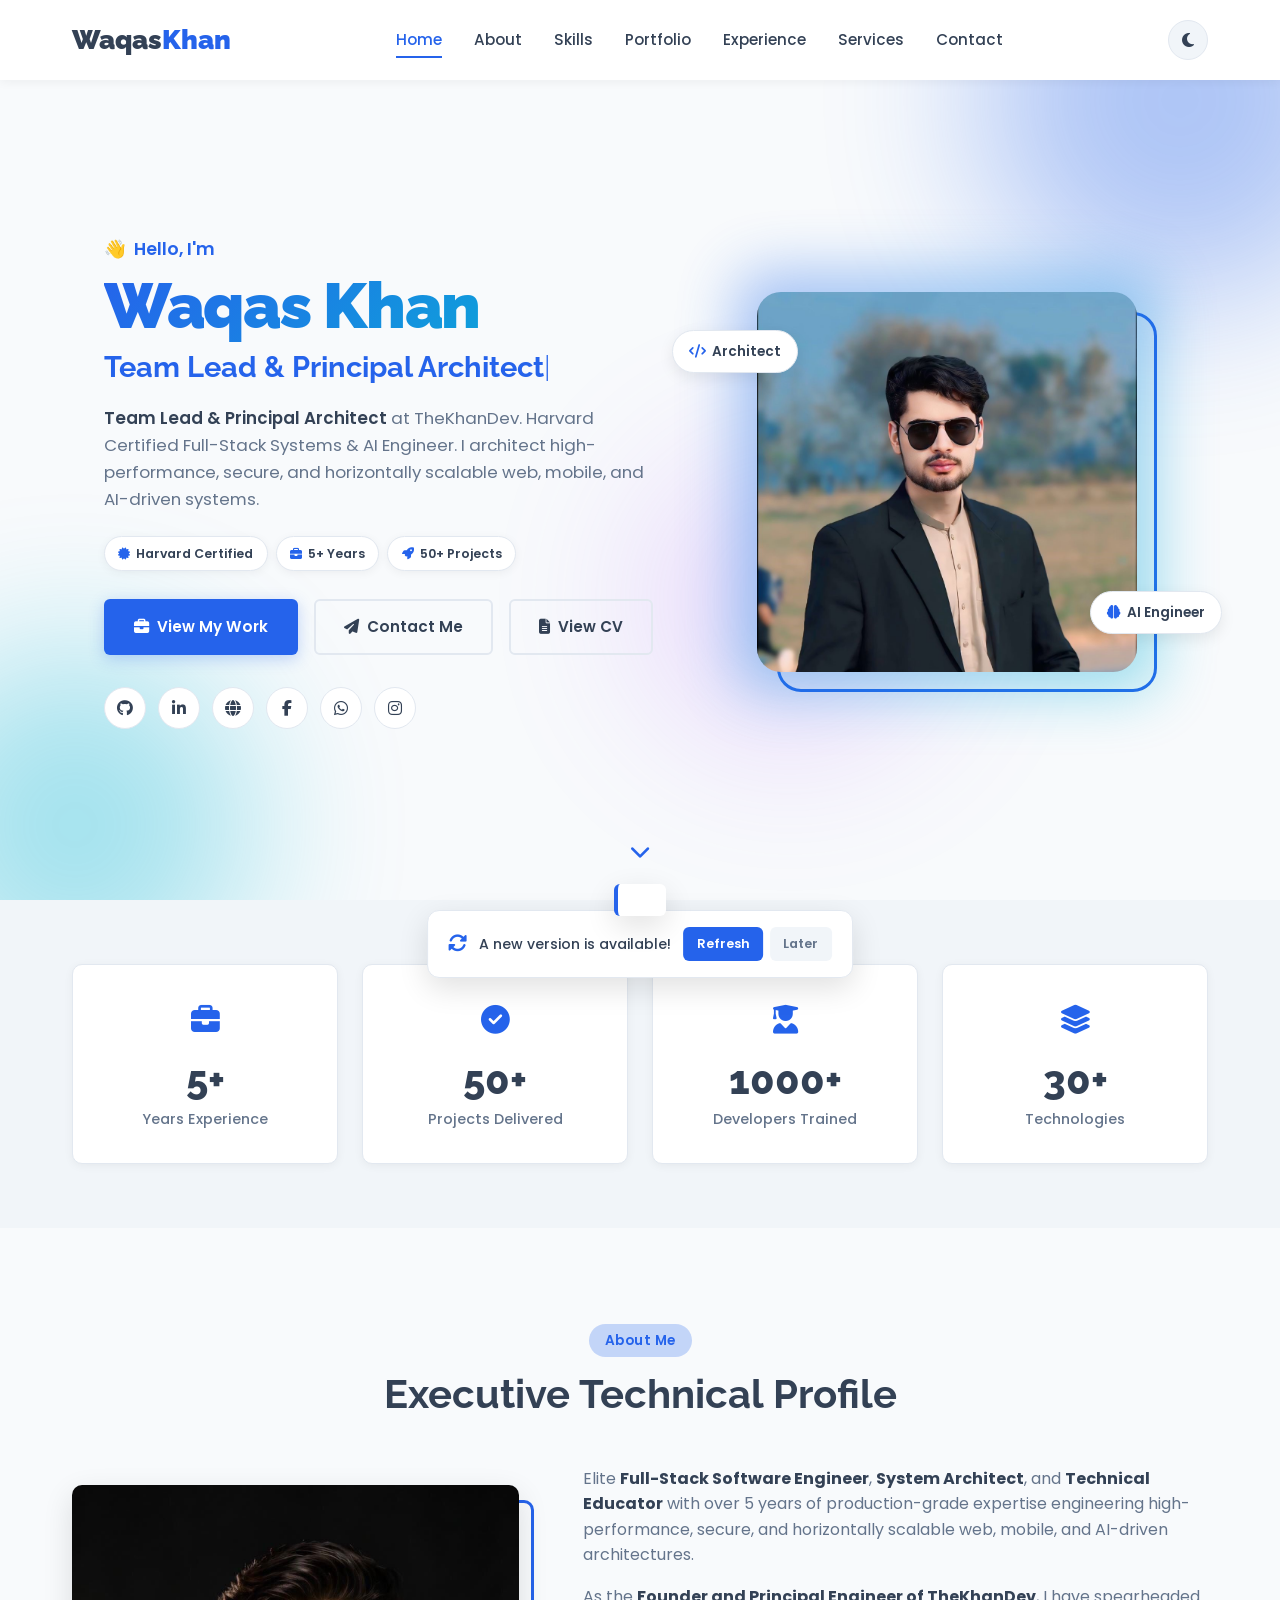
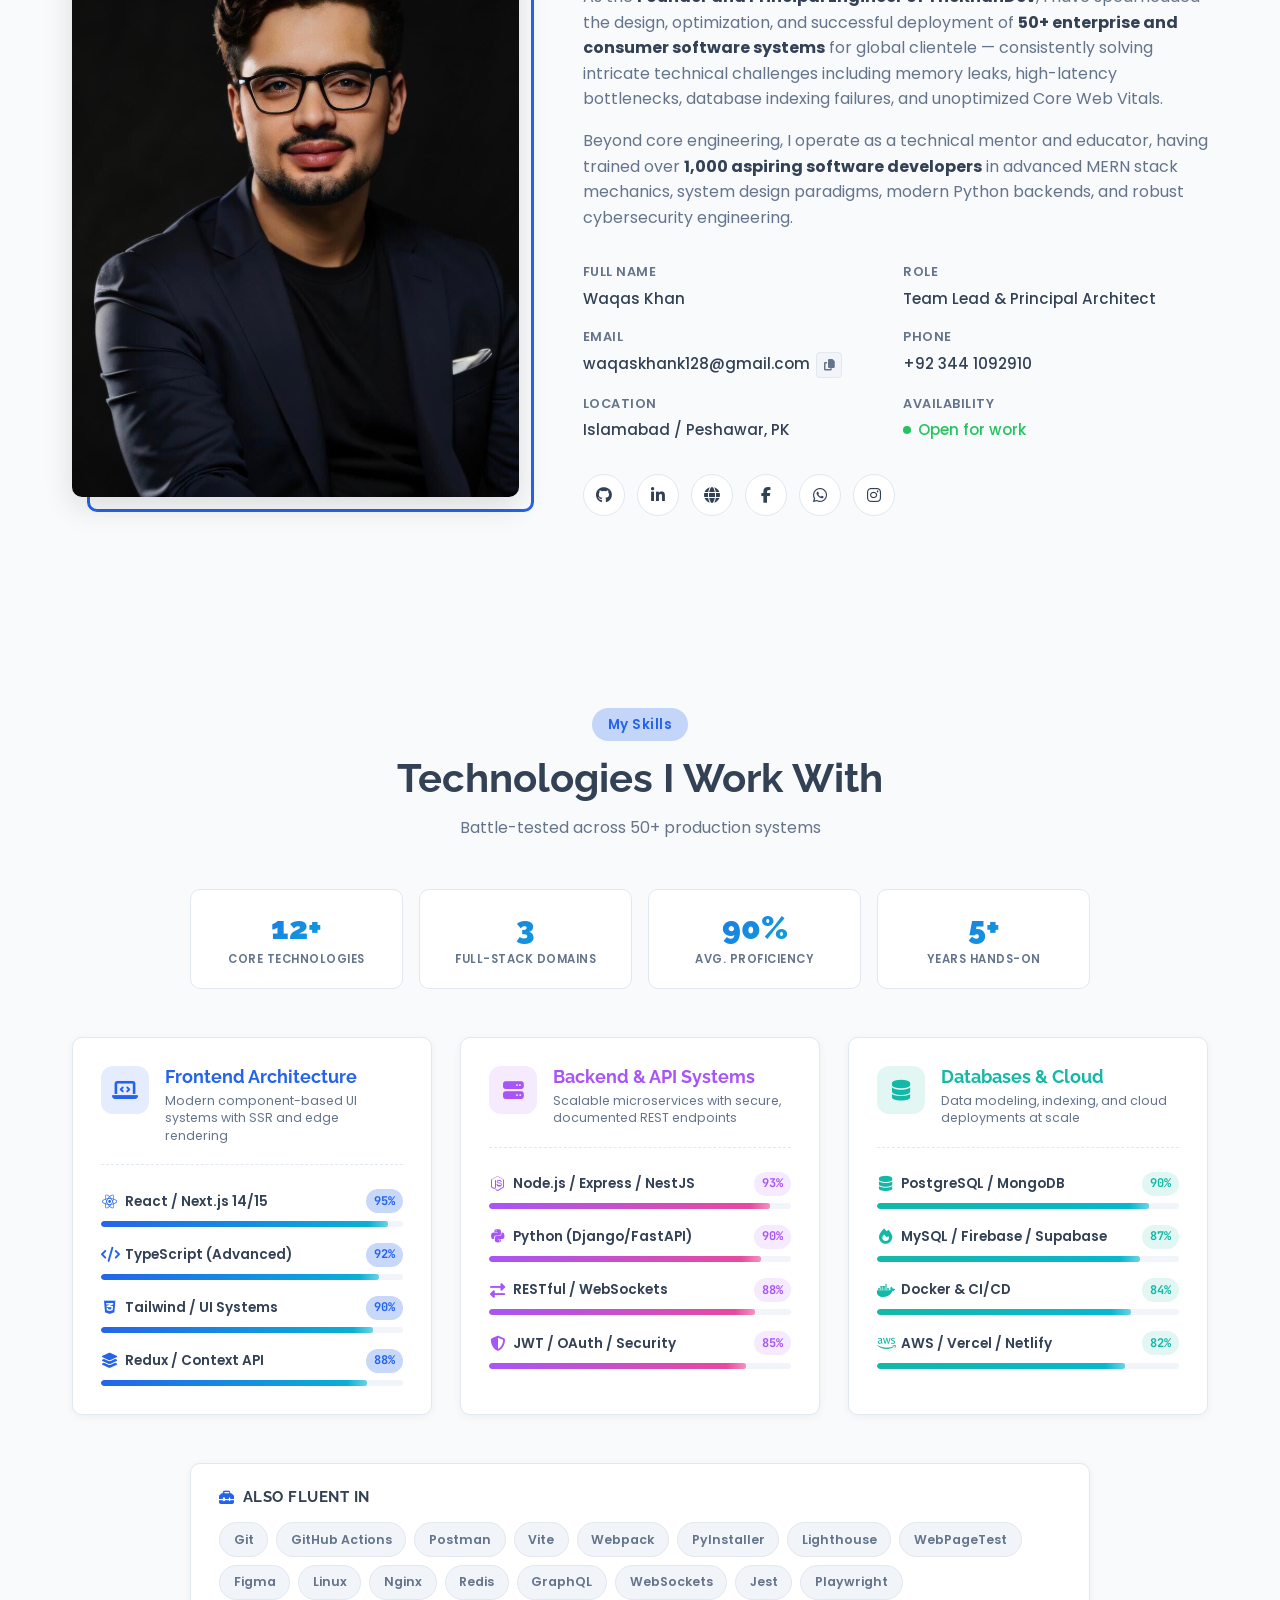
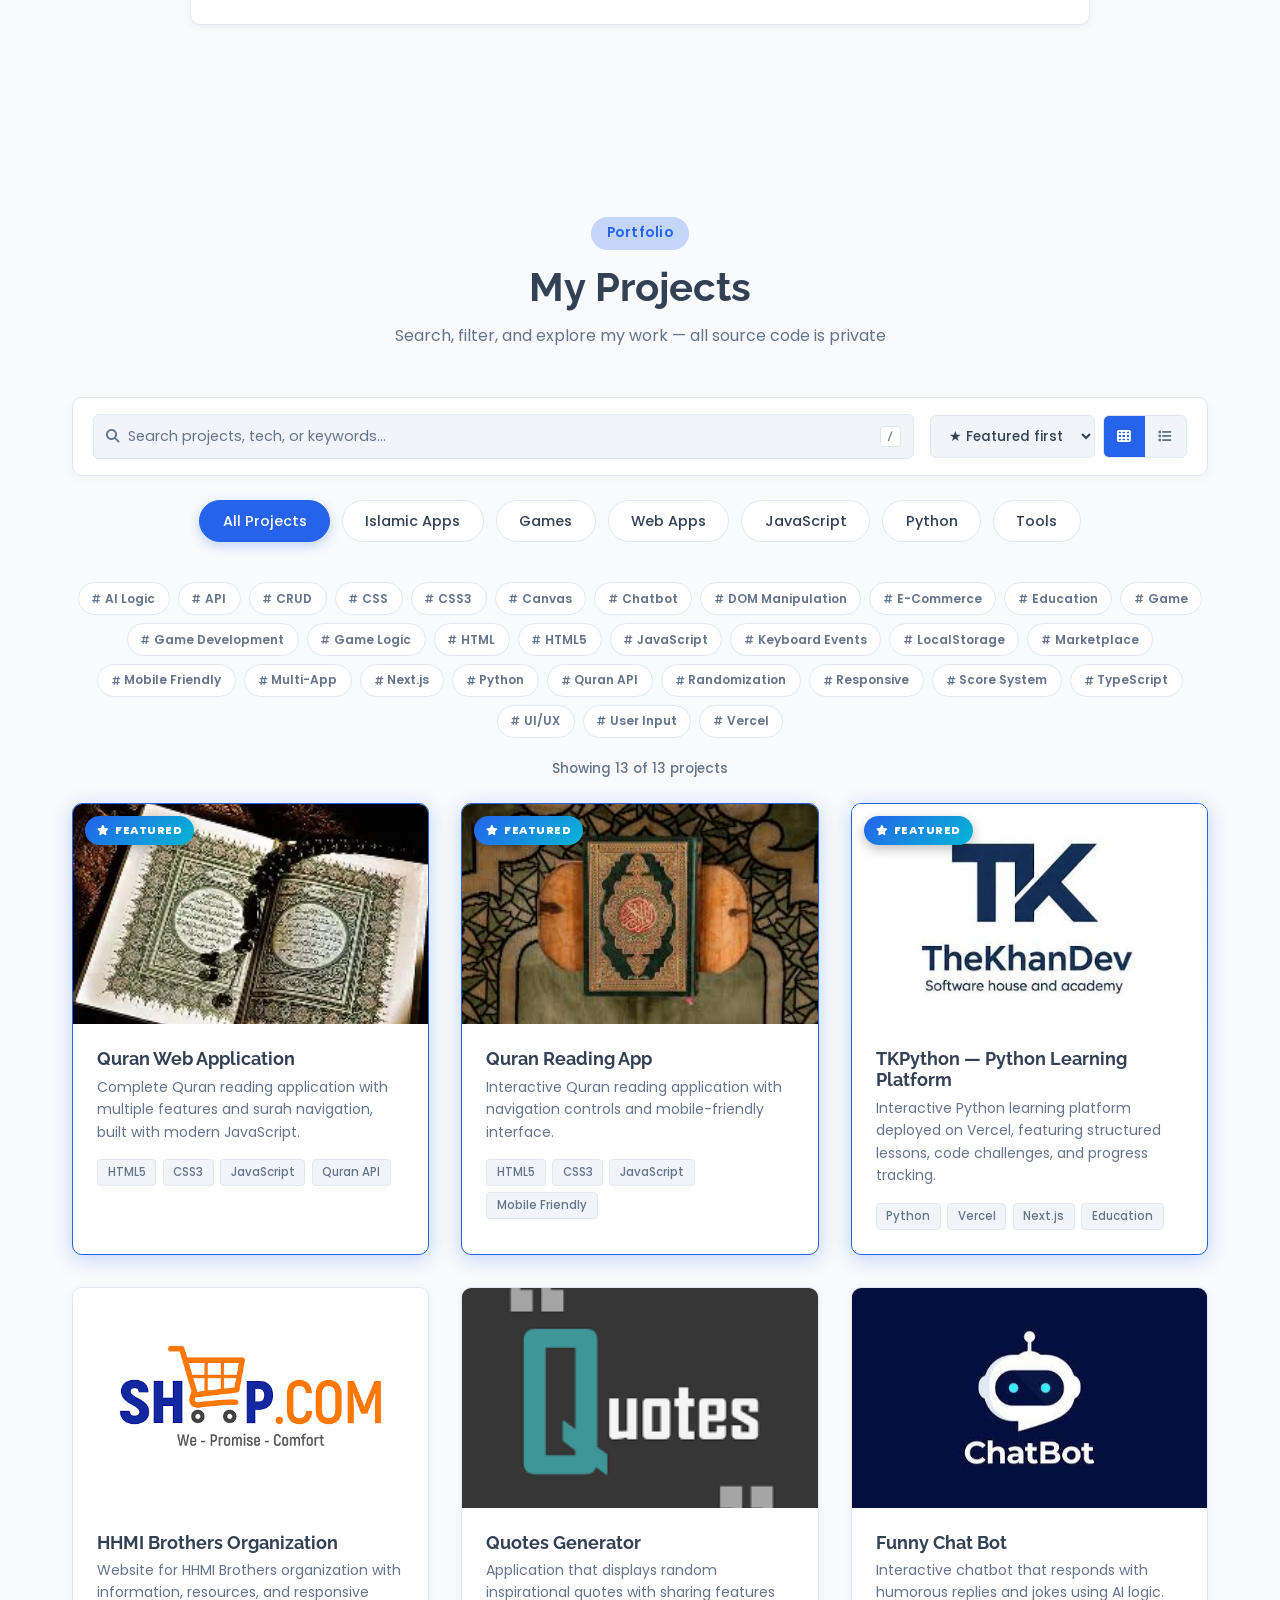
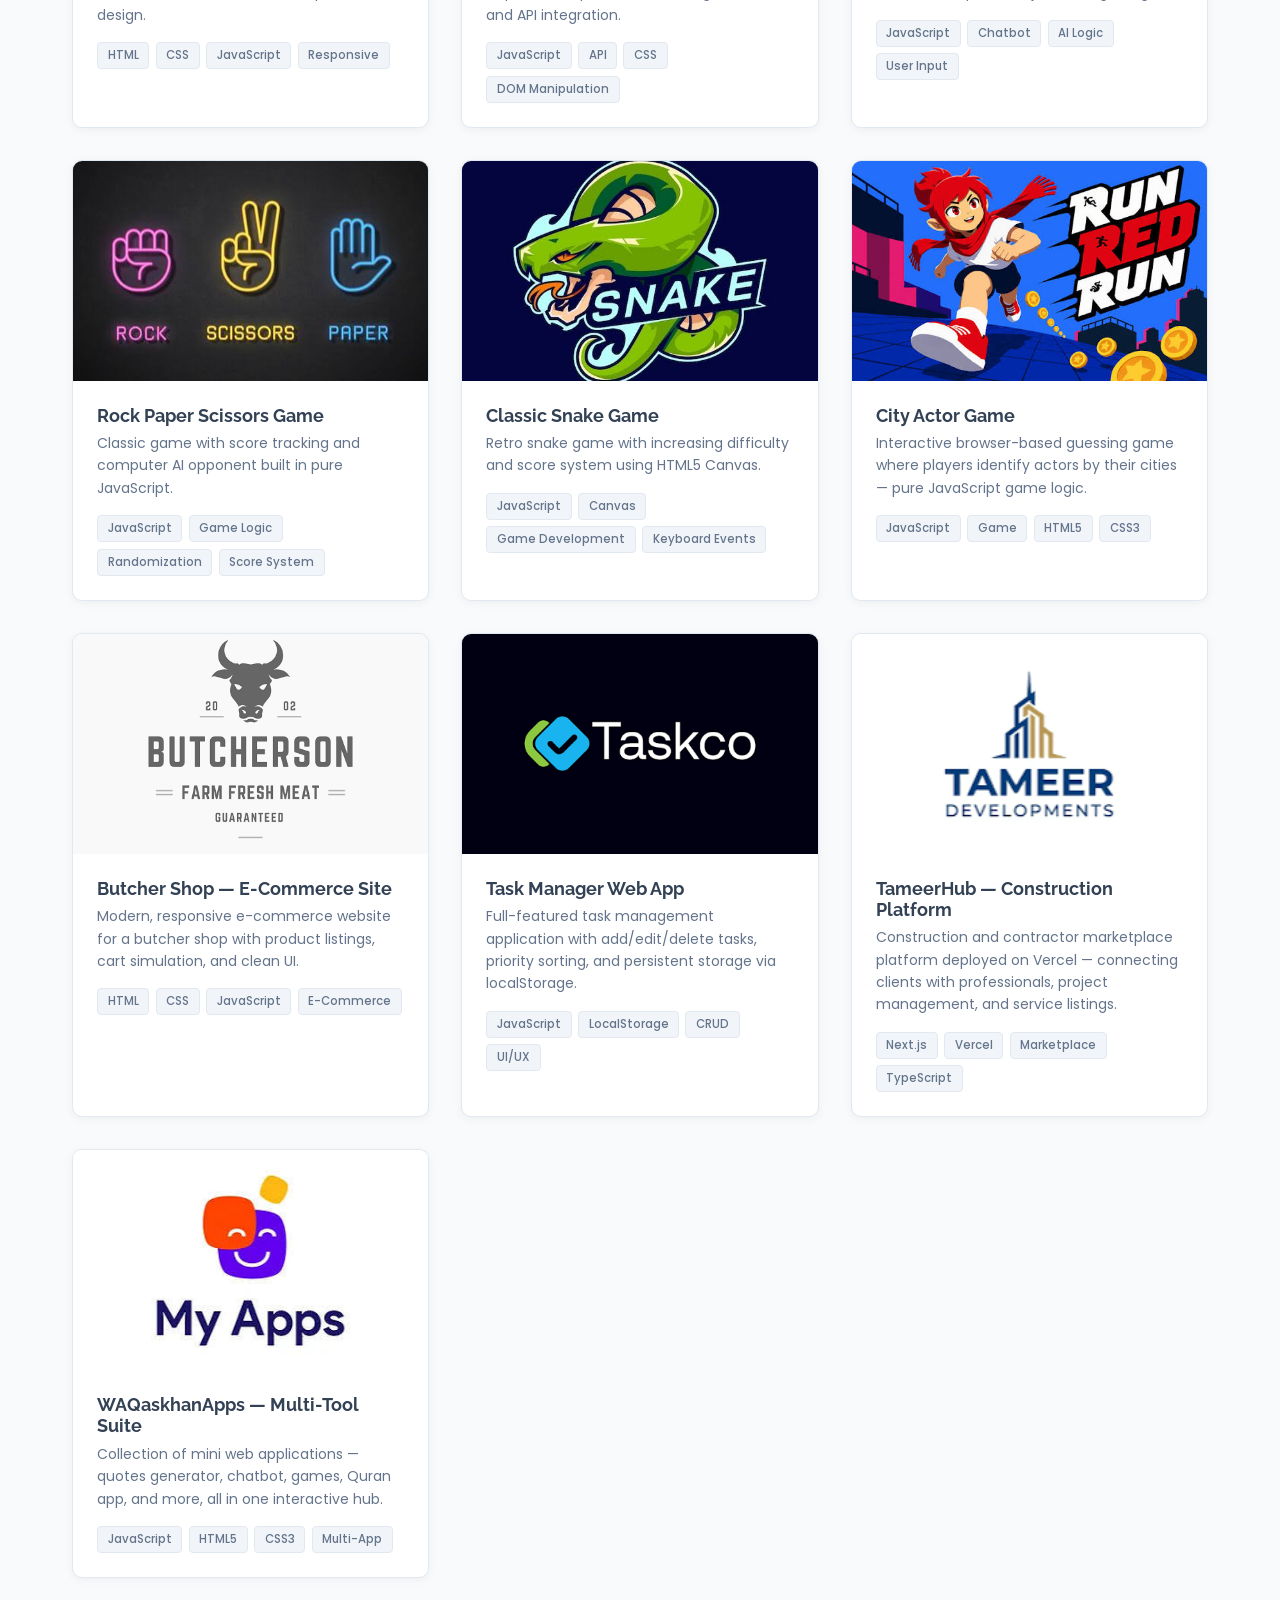
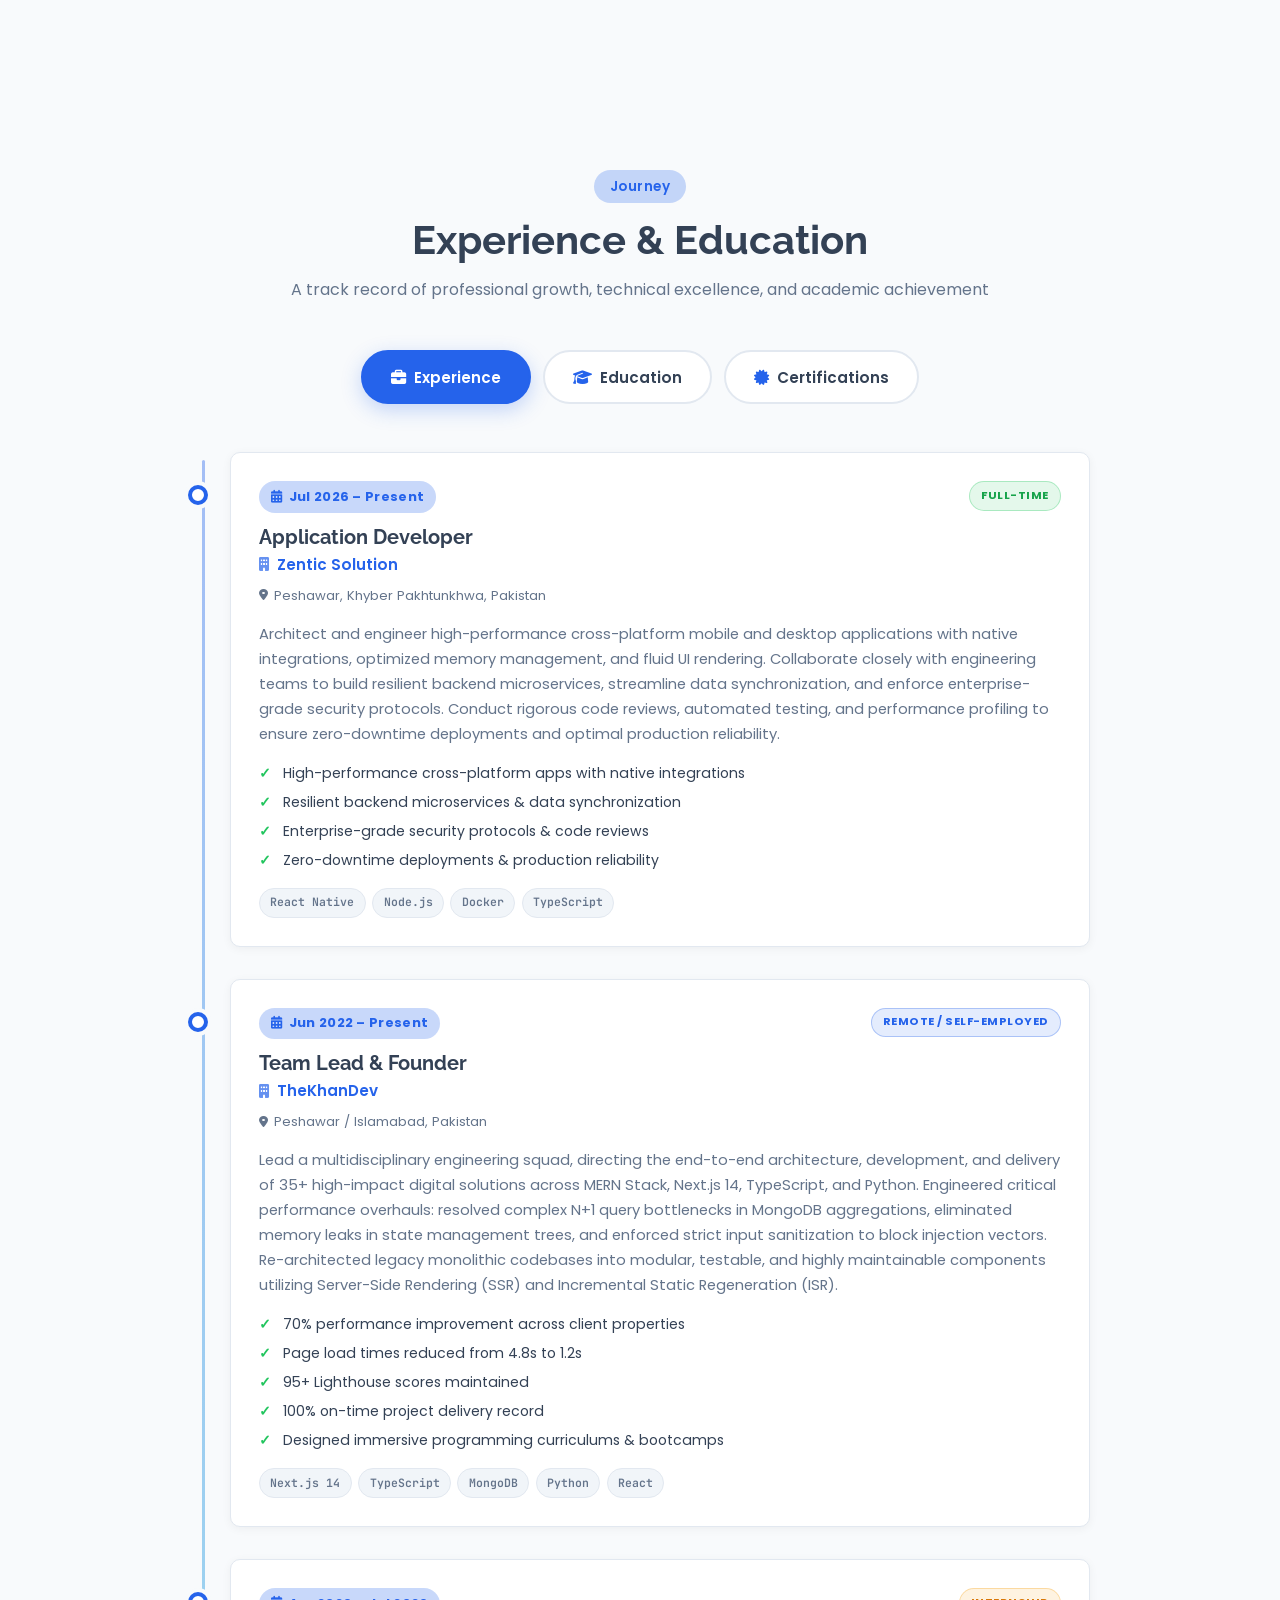
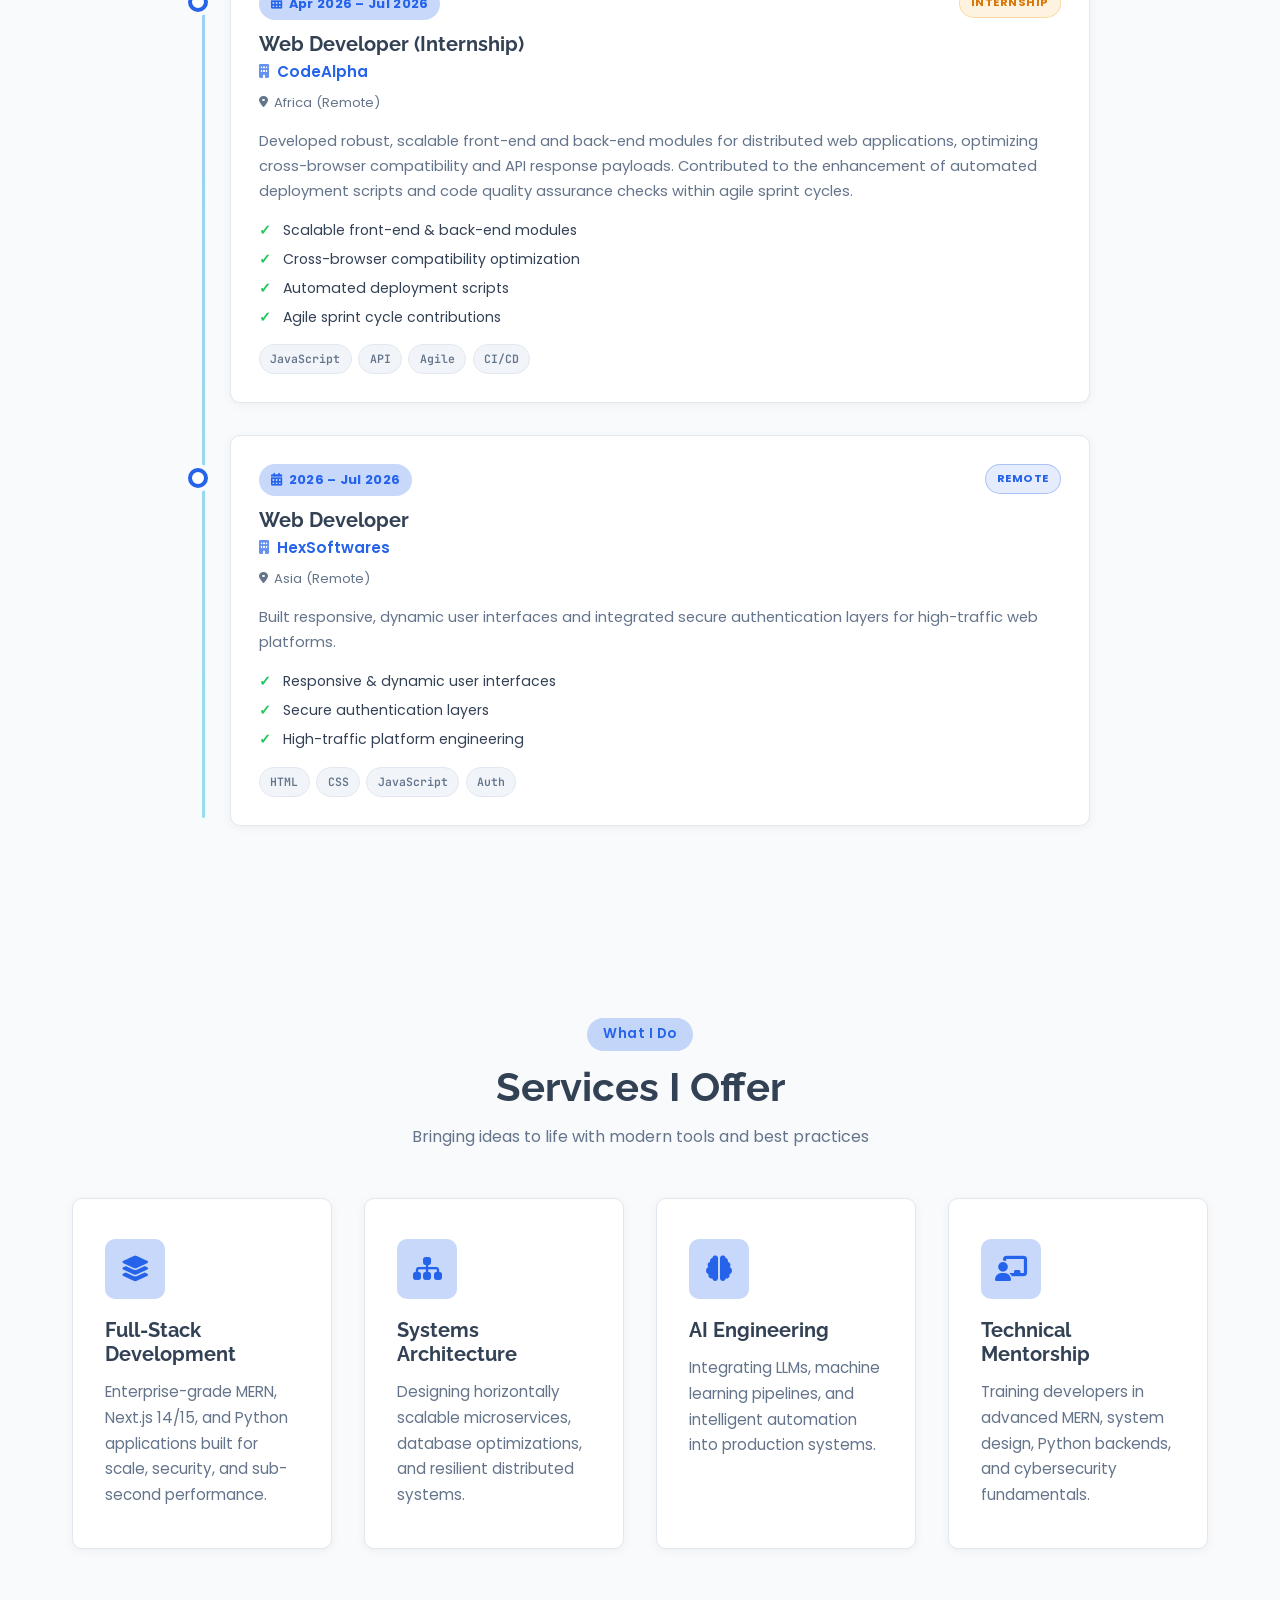
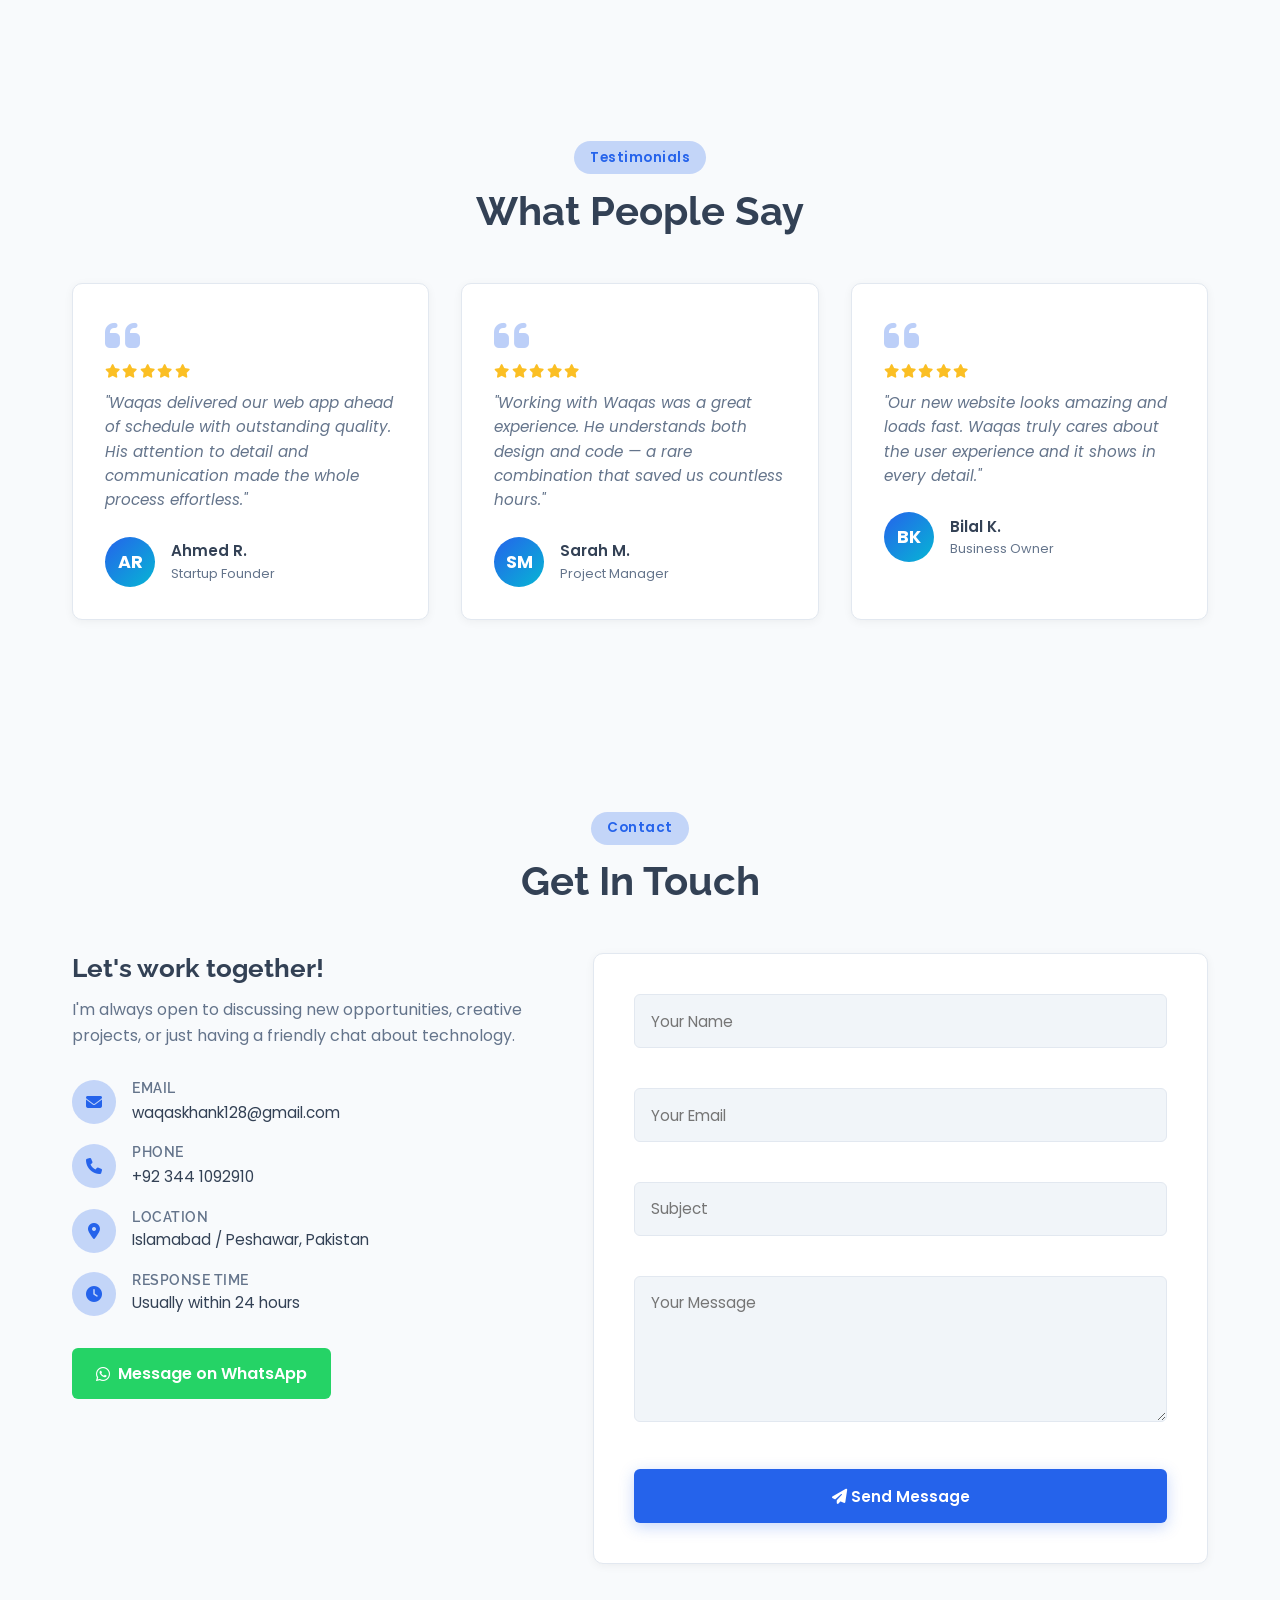
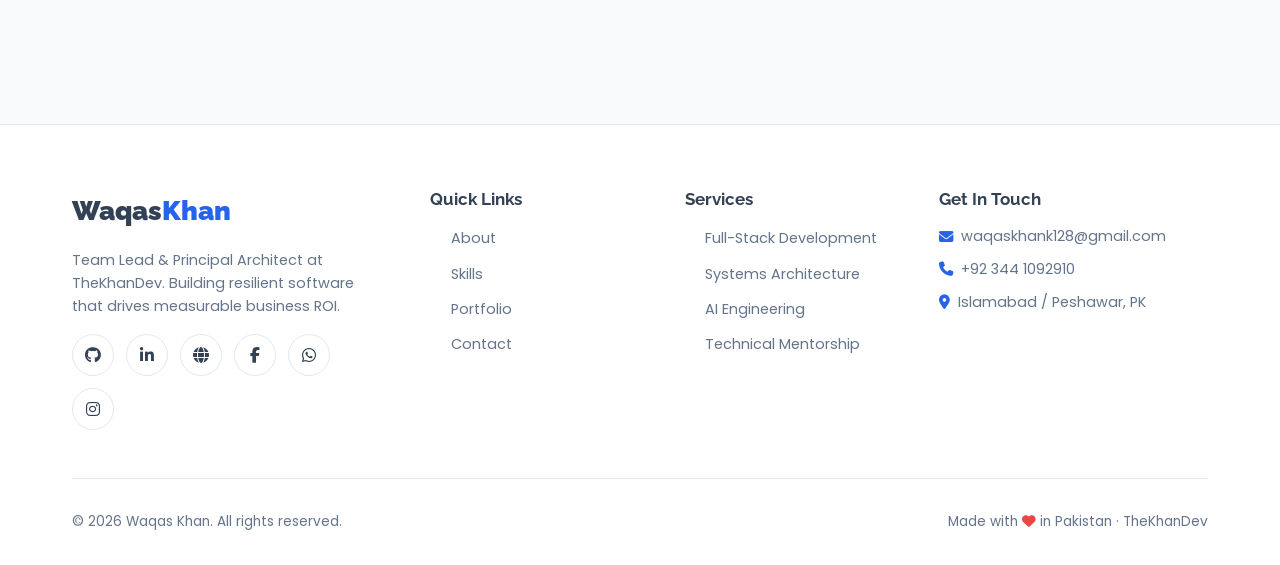
==== commit b8e5a6de: "update the code" ====
--- a/index.html
+++ b/index.html
@@ -2,23 +2,30 @@
 <html lang="en">
 <head>
   <meta charset="UTF-8">
-  <meta name="viewport" content="width=device-width, initial-scale=1.0">
+  <meta name="viewport" content="width=device-width, initial-scale=1.0, viewport-fit=cover">
   <title>Waqas Khan | Team Lead & Principal Architect | TheKhanDev</title>
 
   <meta name="description" content="Waqas Khan — Team Lead & Principal Architect at TheKhanDev. Harvard Certified Full-Stack Systems & AI Engineer from Peshawar, Pakistan. 5+ years building scalable enterprise software.">
   <meta name="author" content="Waqas Khan">
   <meta name="theme-color" id="metaThemeColor" content="#2563eb">
-  <meta name="keywords" content="Waqas Khan, TheKhanDev, Full Stack Developer, Systems Architect, AI Engineer, Harvard Certified, Peshawar, Pakistan, React, Next.js, TypeScript, Python">
-
+  
+  <!-- Open Graph -->
   <meta property="og:type" content="website">
   <meta property="og:title" content="Waqas Khan | Team Lead & Principal Architect">
   <meta property="og:description" content="Harvard Certified Full-Stack Systems & AI Engineer. 50+ enterprise projects delivered.">
-  <meta property="og:image" content="assets/images/waqas-image.jpg">
+  <meta property="og:image" content="assets/images/waqas-hero.jpg">
   <meta name="twitter:card" content="summary_large_image">
 
-  <link rel="icon" type="image/svg+xml"
-        href="data:image/svg+xml,%3Csvg xmlns='http://www.w3.org/2000/svg' viewBox='0 0 100 100'%3E%3Cdefs%3E%3ClinearGradient id='g' x1='0' y1='0' x2='1' y2='1'%3E%3Cstop offset='0' stop-color='%232563eb'/%3E%3Cstop offset='1' stop-color='%2306b6d4'/%3E%3C/linearGradient%3E%3C/defs%3E%3Crect width='100' height='100' rx='22' fill='url(%23g)'/%3E%3Ctext x='50' y='62' font-family='Arial,sans-serif' font-size='44' font-weight='900' fill='white' text-anchor='middle'%3EWK%3C/text%3E%3C/svg%3E">
-
+  <!-- PWA & Icons -->
+  <link rel="manifest" href="manifest.json">
+  <link rel="icon" type="image/svg+xml" href="data:image/svg+xml,%3Csvg xmlns='http://www.w3.org/2000/svg' viewBox='0 0 100 100'%3E%3Cdefs%3E%3ClinearGradient id='g' x1='0' y1='0' x2='1' y2='1'%3E%3Cstop offset='0' stop-color='%232563eb'/%3E%3Cstop offset='1' stop-color='%2306b6d4'/%3E%3C/linearGradient%3E%3C/defs%3E%3Crect width='100' height='100' rx='22' fill='url(%23g)'/%3E%3Ctext x='50' y='62' font-family='Arial,sans-serif' font-size='44' font-weight='900' fill='white' text-anchor='middle'%3EWK%3C/text%3E%3C/svg%3E">
+  <link rel="apple-touch-icon" href="data:image/svg+xml;charset=utf-8,%3Csvg xmlns='http://www.w3.org/2000/svg' viewBox='0 0 180 180'%3E%3Cdefs%3E%3ClinearGradient id='g' x1='0' y1='0' x2='1' y2='1'%3E%3Cstop offset='0' stop-color='%232563eb'/%3E%3Cstop offset='1' stop-color='%2306b6d4'/%3E%3C/linearGradient%3E%3C/defs%3E%3Crect width='180' height='180' rx='40' fill='url(%23g)'/%3E%3Ctext x='90' y='118' font-family='Arial' font-size='82' font-weight='900' fill='%23fff' text-anchor='middle'%3EWK%3C/text%3E%3C/svg%3E">
+  <meta name="apple-mobile-web-app-capable" content="yes">
+  <meta name="apple-mobile-web-app-status-bar-style" content="black-translucent">
+  <meta name="apple-mobile-web-app-title" content="WK Portfolio">
+  <meta name="mobile-web-app-capable" content="yes">
+
+  <!-- Fonts & CSS -->
   <link rel="preconnect" href="https://fonts.googleapis.com">
   <link rel="preconnect" href="https://fonts.gstatic.com" crossorigin>
   <link href="https://fonts.googleapis.com/css2?family=Poppins:wght@300;400;500;600;700&family=Raleway:wght@300;400;500;700;800;900&family=JetBrains+Mono:wght@400;600&display=swap" rel="stylesheet">
@@ -52,14 +59,15 @@
     <div class="container nav-inner">
       <a href="#home" class="logo">Waqas<span>Khan</span></a>
       <ul class="nav-menu" id="navMenu">
-        <li><a href="#home" class="nav-link active">Home</a></li>
-        <li><a href="#about" class="nav-link">About</a></li>
-        <li><a href="#services" class="nav-link">Services</a></li>
-        <li><a href="#skills" class="nav-link">Skills</a></li>
-        <li><a href="#portfolio" class="nav-link">Portfolio</a></li>
+        <li><a href="#home"       class="nav-link active">Home</a></li>
+        <li><a href="#about"      class="nav-link">About</a></li>
+        <li><a href="#skills"     class="nav-link">Skills</a></li>
+        <li><a href="#portfolio"  class="nav-link">Portfolio</a></li>
         <li><a href="#experience" class="nav-link">Experience</a></li>
-        <li><a href="#contact" class="nav-link">Contact</a></li>
+        <li><a href="#services"   class="nav-link">Services</a></li>
+        <li><a href="#contact"    class="nav-link">Contact</a></li>
       </ul>
+      <!-- Re-ordered Nav Actions to fix the overlap glitch -->
       <div class="nav-actions">
         <button class="theme-toggle" id="themeToggle" aria-label="Toggle theme">
           <i class="fas fa-moon" id="themeIcon"></i>
@@ -155,7 +163,7 @@
             </div>
             <div class="info-item">
               <span class="info-label">Phone</span>
-              <span class="info-value-row"><a href="tel:+923197742317" class="info-value">+92 3441092910</a></span>
+              <span class="info-value-row"><a href="tel:+923441092910" class="info-value">+92 344 1092910</a></span>
             </div>
             <div class="info-item"><span class="info-label">Location</span><span class="info-value">Islamabad / Peshawar, PK</span></div>
             <div class="info-item"><span class="info-label">Availability</span><span class="info-value available"><span class="dot"></span> Open for work</span></div>
@@ -166,26 +174,40 @@
     </div>
   </section>
 
-  <!-- SERVICES -->
-  <section class="section services" id="services">
-    <div class="container">
-      <div class="section-header reveal">
-        <span class="section-tag">What I Do</span>
-        <h2 class="section-title">Services I Offer</h2>
-        <p class="section-subtitle">Bringing ideas to life with modern tools and best practices</p>
-      </div>
-      <div class="services-grid" id="servicesGrid"></div>
-    </div>
-  </section>
-
   <!-- SKILLS -->
   <section class="section skills" id="skills">
     <div class="container">
       <div class="section-header reveal">
         <span class="section-tag">My Skills</span>
         <h2 class="section-title">Technologies I Work With</h2>
-      </div>
+        <p class="section-subtitle">Battle-tested across 50+ production systems</p>
+      </div>
+
+      <div class="skills-stats reveal">
+        <div class="skills-stat">
+          <div class="skills-stat-value"><span class="skills-stat-num" data-target="12">0</span>+</div>
+          <div class="skills-stat-label">Core Technologies</div>
+        </div>
+        <div class="skills-stat">
+          <div class="skills-stat-value"><span class="skills-stat-num" data-target="3">0</span></div>
+          <div class="skills-stat-label">Full-Stack Domains</div>
+        </div>
+        <div class="skills-stat">
+          <div class="skills-stat-value"><span class="skills-stat-num" data-target="90">0</span>%</div>
+          <div class="skills-stat-label">Avg. Proficiency</div>
+        </div>
+        <div class="skills-stat">
+          <div class="skills-stat-value"><span class="skills-stat-num" data-target="5">0</span>+</div>
+          <div class="skills-stat-label">Years Hands-on</div>
+        </div>
+      </div>
+
       <div class="skills-container" id="skillsContainer"></div>
+
+      <div class="tools-strip reveal">
+        <h3 class="tools-title"><i class="fas fa-toolbox"></i> Also Fluent In</h3>
+        <div class="tools-chips" id="toolsChips"></div>
+      </div>
     </div>
   </section>
 
@@ -224,7 +246,7 @@
     </div>
   </section>
 
-  <!-- EXPERIENCE & EDUCATION -->
+  <!-- EXPERIENCE -->
   <section class="section experience" id="experience">
     <div class="container">
       <div class="section-header reveal">
@@ -250,6 +272,18 @@
         <p class="cert-count"><span id="certCountBadge">0</span> certifications</p>
         <div class="cert-grid" id="certificationsGrid"></div>
       </div>
+    </div>
+  </section>
+
+  <!-- SERVICES -->
+  <section class="section services" id="services">
+    <div class="container">
+      <div class="section-header reveal">
+        <span class="section-tag">What I Do</span>
+        <h2 class="section-title">Services I Offer</h2>
+        <p class="section-subtitle">Bringing ideas to life with modern tools and best practices</p>
+      </div>
+      <div class="services-grid" id="servicesGrid"></div>
     </div>
   </section>
 
@@ -277,11 +311,11 @@
           <p>I'm always open to discussing new opportunities, creative projects, or just having a friendly chat about technology.</p>
           <div class="contact-details">
             <div class="contact-item"><i class="fas fa-envelope"></i><div><h4>Email</h4><a href="mailto:waqaskhank128@gmail.com">waqaskhank128@gmail.com</a></div></div>
-            <div class="contact-item"><i class="fas fa-phone"></i><div><h4>Phone</h4><a href="tel:+923197742317">+92 3441092910</a></div></div>
+            <div class="contact-item"><i class="fas fa-phone"></i><div><h4>Phone</h4><a href="tel:+923441092910">+92 344 1092910</a></div></div>
             <div class="contact-item"><i class="fas fa-map-marker-alt"></i><div><h4>Location</h4><p>Islamabad / Peshawar, Pakistan</p></div></div>
             <div class="contact-item"><i class="fas fa-clock"></i><div><h4>Response Time</h4><p>Usually within 24 hours</p></div></div>
           </div>
-          <a href="https://wa.me/923197742317" target="_blank" rel="noopener" class="direct-contact-btn"><i class="fab fa-whatsapp"></i> Message on WhatsApp</a>
+          <a href="https://wa.me/923441092910" target="_blank" rel="noopener" class="direct-contact-btn"><i class="fab fa-whatsapp"></i> Message on WhatsApp</a>
         </div>
         <div class="contact-form reveal">
           <form id="contactForm" action="https://formspree.io/f/xbjnqpyz" method="POST" novalidate>
@@ -330,7 +364,7 @@
           <h4>Quick Links</h4>
           <ul>
             <li><a href="#about">About</a></li>
-            <li><a href="#services">Services</a></li>
+            <li><a href="#skills">Skills</a></li>
             <li><a href="#portfolio">Portfolio</a></li>
             <li><a href="#contact">Contact</a></li>
           </ul>
@@ -347,7 +381,7 @@
         <div class="footer-contact">
           <h4>Get In Touch</h4>
           <p><i class="fas fa-envelope"></i> waqaskhank128@gmail.com</p>
-          <p><i class="fas fa-phone"></i> +92 3441092910</p>
+          <p><i class="fas fa-phone"></i> +92 344 1092910</p>
           <p><i class="fas fa-map-marker-alt"></i> Islamabad / Peshawar, PK</p>
         </div>
       </div>
@@ -368,6 +402,7 @@
     <i class="fas fa-arrow-up"></i>
   </a>
 
+  <!-- Modals & UI -->
   <div class="modal" id="projectModal" aria-hidden="true" role="dialog" aria-modal="true" aria-labelledby="modalTitle">
     <div class="modal-overlay" data-close></div>
     <div class="modal-content">
@@ -378,8 +413,28 @@
 
   <div id="toast" class="toast" role="status" aria-live="polite"></div>
 
+  <!-- PWA Elements -->
+  <button id="installApp" class="install-btn" hidden aria-label="Install app">
+    <i class="fas fa-download"></i>
+    <span id="installAppLabel">Install App</span>
+  </button>
+
+  <div id="pwaUpdate" class="pwa-update">
+    <i class="fas fa-sync-alt"></i>
+    <p>A new version is available!</p>
+    <div class="pwa-update-actions">
+      <button data-update-reload class="pwa-btn-primary">Refresh</button>
+      <button data-update-dismiss class="pwa-btn-ghost">Later</button>
+    </div>
+  </div>
+
+  <div id="offlineBadge" class="offline-badge">
+    <i class="fas fa-wifi"></i> Offline
+  </div>
+
   <script src="js/data.js" defer></script>
   <script src="js/effects.js" defer></script>
   <script src="js/main.js" defer></script>
+  <script src="js/pwa.js" defer></script>
 </body>
 </html>
--- a/css/style.css
+++ b/css/style.css
@@ -1,5 +1,6 @@
 /* ============================================================
-   style.css — Waqas Khan Portfolio v7
+   style.css — Waqas Khan Portfolio v9
+   Complete stylesheet — all sections included
    ============================================================ */
 
 /* ============ PRELOADER ============ */
@@ -307,6 +308,290 @@
   box-shadow: 0 5px 15px var(--primary-glow);
 }
 
+/* ============ SKILLS (v9 ENHANCED) ============ */
+
+/* --- Stats strip --- */
+.skills-stats {
+  display: grid;
+  grid-template-columns: repeat(4, 1fr);
+  gap: 1rem;
+  margin-bottom: 3rem;
+  max-width: 900px;
+  margin-left: auto;
+  margin-right: auto;
+}
+.skills-stat {
+  background: var(--card-bg);
+  border: 1px solid var(--border-color);
+  border-radius: var(--radius-md);
+  padding: 1.25rem 1rem;
+  text-align: center;
+  transition: var(--transition);
+  position: relative;
+  overflow: hidden;
+}
+.skills-stat::before {
+  content: '';
+  position: absolute;
+  top: 0; left: 0; right: 0;
+  height: 3px;
+  background: var(--gradient-primary);
+  transform: scaleX(0);
+  transform-origin: left;
+  transition: transform 0.4s ease;
+}
+.skills-stat:hover::before { transform: scaleX(1); }
+.skills-stat:hover {
+  transform: translateY(-4px);
+  box-shadow: var(--shadow-md);
+  border-color: var(--primary-color);
+}
+.skills-stat-value {
+  font-family: var(--font-heading);
+  font-size: clamp(1.5rem, 3vw, 2rem);
+  font-weight: 900;
+  background: var(--gradient-text);
+  -webkit-background-clip: text;
+  background-clip: text;
+  -webkit-text-fill-color: transparent;
+  line-height: 1.1;
+  margin-bottom: 0.3rem;
+}
+.skills-stat-label {
+  font-size: 0.72rem;
+  font-weight: 600;
+  color: var(--text-muted);
+  text-transform: uppercase;
+  letter-spacing: 0.5px;
+}
+
+/* --- Category grid --- */
+.skills-container {
+  display: grid;
+  grid-template-columns: repeat(auto-fit, minmax(300px, 1fr));
+  gap: 1.75rem;
+  margin-bottom: 3rem;
+}
+
+/* --- Category card --- */
+.skills-category {
+  background: var(--card-bg);
+  padding: 1.75rem;
+  border-radius: var(--radius-md);
+  border: 1px solid var(--border-color);
+  box-shadow: var(--shadow-sm);
+  transition: var(--transition);
+  position: relative;
+  overflow: hidden;
+}
+.skills-category::before {
+  content: '';
+  position: absolute;
+  top: 0; left: 0;
+  width: 100%;
+  height: 3px;
+  background: var(--gradient-primary);
+  transform: scaleX(0);
+  transform-origin: left;
+  transition: transform 0.4s ease;
+}
+.skills-category:hover::before { transform: scaleX(1); }
+.skills-category:hover {
+  transform: translateY(-6px);
+  box-shadow: var(--shadow-lg);
+}
+.skills-category.accent-blue:hover { border-color: #2563eb; }
+.skills-category.accent-purple:hover { border-color: #a855f7; }
+.skills-category.accent-teal:hover { border-color: #14b8a6; }
+
+/* --- Category head --- */
+.skills-category-head {
+  display: flex;
+  align-items: flex-start;
+  gap: 1rem;
+  margin-bottom: 1.5rem;
+  padding-bottom: 1.25rem;
+  border-bottom: 1px dashed var(--border-color);
+}
+.skills-category-icon {
+  width: 48px;
+  height: 48px;
+  border-radius: 12px;
+  display: flex;
+  align-items: center;
+  justify-content: center;
+  font-size: 1.3rem;
+  flex-shrink: 0;
+  transition: var(--transition);
+  background: var(--primary-glow);
+  color: var(--primary-color);
+}
+.skills-category.accent-blue .skills-category-icon {
+  background: rgba(37, 99, 235, 0.12);
+  color: #2563eb;
+}
+.skills-category.accent-purple .skills-category-icon {
+  background: rgba(168, 85, 247, 0.12);
+  color: #a855f7;
+}
+.skills-category.accent-teal .skills-category-icon {
+  background: rgba(20, 184, 166, 0.12);
+  color: #14b8a6;
+}
+.skills-category:hover .skills-category-icon {
+  transform: rotate(-8deg) scale(1.08);
+}
+
+.skills-category-meta {
+  flex: 1;
+  min-width: 0;
+}
+.skills-category-meta h3 {
+  font-size: 1.15rem;
+  font-weight: 700;
+  margin-bottom: 0.25rem;
+  color: var(--text-color);
+  display: block;
+}
+.skills-category.accent-blue .skills-category-meta h3 { color: #2563eb; }
+.skills-category.accent-purple .skills-category-meta h3 { color: #a855f7; }
+.skills-category.accent-teal .skills-category-meta h3 { color: #14b8a6; }
+.skills-category-meta p {
+  font-size: 0.78rem;
+  color: var(--text-muted);
+  line-height: 1.4;
+}
+
+/* --- Skills list --- */
+.skills-list { display: flex; flex-direction: column; gap: 1rem; }
+
+/* --- Individual skill row --- */
+.skill { position: relative; }
+.skill-info {
+  display: flex;
+  justify-content: space-between;
+  align-items: center;
+  margin-bottom: 0.45rem;
+  gap: 0.5rem;
+}
+.skill-name {
+  display: inline-flex;
+  align-items: center;
+  gap: 0.5rem;
+  font-weight: 600;
+  font-size: 0.85rem;
+  color: var(--text-color);
+  min-width: 0;
+  overflow: hidden;
+}
+.skill-name i {
+  font-size: 0.95rem;
+  color: var(--primary-color);
+  flex-shrink: 0;
+  width: 16px;
+  text-align: center;
+}
+.skills-category.accent-blue .skill-name i { color: #2563eb; }
+.skills-category.accent-purple .skill-name i { color: #a855f7; }
+.skills-category.accent-teal .skill-name i { color: #14b8a6; }
+.skill-name span {
+  white-space: nowrap;
+  overflow: hidden;
+  text-overflow: ellipsis;
+}
+.skill-percent {
+  font-family: var(--font-mono);
+  font-size: 0.75rem;
+  font-weight: 700;
+  color: var(--primary-color);
+  padding: 0.15rem 0.5rem;
+  background: var(--primary-glow);
+  border-radius: 50px;
+  flex-shrink: 0;
+}
+.skills-category.accent-purple .skill-percent {
+  color: #a855f7;
+  background: rgba(168, 85, 247, 0.12);
+}
+.skills-category.accent-teal .skill-percent {
+  color: #14b8a6;
+  background: rgba(20, 184, 166, 0.12);
+}
+
+/* --- Bars --- */
+.skill-bar {
+  height: 6px;
+  background: var(--bg-alt);
+  border-radius: 6px;
+  overflow: hidden;
+  position: relative;
+}
+.skill-progress {
+  height: 100%;
+  width: 0;
+  border-radius: 6px;
+  background: var(--gradient-primary);
+  transition: width 1.2s cubic-bezier(0.4, 0, 0.2, 1);
+  position: relative;
+}
+.skill-progress::after {
+  content: '';
+  position: absolute;
+  top: 0; right: 0; bottom: 0;
+  width: 20px;
+  background: linear-gradient(90deg, transparent, rgba(255,255,255,0.4));
+  border-radius: 0 6px 6px 0;
+}
+.skills-category.accent-purple .skill-progress {
+  background: linear-gradient(90deg, #a855f7, #ec4899);
+}
+.skills-category.accent-teal .skill-progress {
+  background: linear-gradient(90deg, #14b8a6, #06b6d4);
+}
+
+/* --- Tools strip --- */
+.tools-strip {
+  background: var(--card-bg);
+  border: 1px solid var(--border-color);
+  border-radius: var(--radius-md);
+  padding: 1.5rem 1.75rem;
+  box-shadow: var(--shadow-sm);
+  max-width: 900px;
+  margin: 0 auto;
+}
+.tools-title {
+  font-size: 0.95rem;
+  font-weight: 700;
+  color: var(--text-color);
+  margin-bottom: 1rem;
+  display: flex;
+  align-items: center;
+  gap: 0.5rem;
+  text-transform: uppercase;
+  letter-spacing: 0.5px;
+}
+.tools-title i { color: var(--primary-color); }
+.tools-chips { display: flex; flex-wrap: wrap; gap: 0.5rem; }
+.tool-chip {
+  display: inline-flex;
+  align-items: center;
+  padding: 0.4rem 0.85rem;
+  background: var(--bg-alt);
+  border: 1px solid var(--border-color);
+  border-radius: 50px;
+  font-size: 0.78rem;
+  font-weight: 600;
+  color: var(--text-muted);
+  transition: var(--transition);
+  cursor: default;
+}
+.tool-chip:hover {
+  background: var(--primary-glow);
+  border-color: var(--primary-color);
+  color: var(--primary-color);
+  transform: translateY(-2px);
+}
+
 /* ============ SERVICES ============ */
 .services-grid { display: grid; grid-template-columns: repeat(auto-fit, minmax(260px, 1fr)); gap: 2rem; }
 .service-card {
@@ -337,24 +622,6 @@
 .service-card h3 { font-size: 1.25rem; margin-bottom: 0.8rem; }
 .service-card p { color: var(--text-muted); font-size: 0.95rem; line-height: 1.7; }
 
-/* ============ SKILLS ============ */
-.skills-container { display: grid; grid-template-columns: repeat(auto-fit, minmax(320px, 1fr)); gap: 2rem; }
-.skills-category {
-  background: var(--card-bg); padding: 2rem;
-  border-radius: var(--radius-md); border: 1px solid var(--border-color);
-  box-shadow: var(--shadow-sm); transition: var(--transition);
-}
-.skills-category:hover { transform: translateY(-5px); box-shadow: var(--shadow-md); }
-.skills-category h3 {
-  font-size: 1.3rem; margin-bottom: 1.5rem;
-  display: flex; align-items: center; gap: 0.6rem; color: var(--primary-color);
-}
-.skill { margin-bottom: 1.2rem; }
-.skill:last-child { margin-bottom: 0; }
-.skill-info { display: flex; justify-content: space-between; margin-bottom: 0.5rem; font-weight: 500; font-size: 0.9rem; }
-.skill-bar { height: 8px; background: var(--bg-alt); border-radius: 4px; overflow: hidden; }
-.skill-progress { height: 100%; width: 0; background: var(--gradient-primary); border-radius: 4px; transition: width 1.2s cubic-bezier(0.4, 0, 0.2, 1); }
-
 /* ============ PORTFOLIO ============ */
 .portfolio-filter { display: flex; justify-content: center; gap: 0.75rem; margin-bottom: 2.5rem; flex-wrap: wrap; }
 .filter-btn {
@@ -374,6 +641,7 @@
   box-shadow: var(--shadow-sm);
   transition: transform 0.3s ease, box-shadow 0.3s ease;
   animation: fadeUp 0.5s ease;
+  position: relative;
 }
 @keyframes fadeUp {
   from { opacity: 0; transform: translateY(20px); }
@@ -505,7 +773,6 @@
 .portfolio-empty p { color: var(--text-muted); margin-bottom: 1.5rem; font-size: 0.9rem; }
 
 /* Featured */
-.portfolio-item { position: relative; }
 .portfolio-item.featured { border-color: var(--primary-color); box-shadow: 0 4px 20px var(--primary-glow); }
 .featured-badge {
   position: absolute; top: 0.75rem; left: 0.75rem; z-index: 4;
@@ -892,4 +1159,128 @@
   animation: shimmer 1.5s infinite;
 }
 img[data-fallback] { animation: none; }
-@keyframes shimmer { 0% { background-position: -200% 0; } 100% { background-position: 200% 0; } }+@keyframes shimmer { 0% { background-position: -200% 0; } 100% { background-position: 200% 0; } }
+
+/* ============ PWA INSTALL BUTTON ============ */
+.install-btn {
+  position: fixed;
+  bottom: 1.5rem;
+  left: 1.5rem;
+  z-index: 998;
+  display: inline-flex;
+  align-items: center;
+  gap: 0.5rem;
+  padding: 0.75rem 1.25rem;
+  background: var(--gradient-primary);
+  color: #fff;
+  border: none;
+  border-radius: 50px;
+  font-family: inherit;
+  font-size: 0.88rem;
+  font-weight: 700;
+  cursor: pointer;
+  box-shadow: 0 8px 24px var(--primary-glow);
+  transition: transform 0.25s ease, box-shadow 0.25s ease, opacity 0.3s ease;
+  opacity: 0;
+  transform: translateY(20px);
+  pointer-events: none;
+}
+.install-btn.visible {
+  opacity: 1;
+  transform: translateY(0);
+  pointer-events: auto;
+}
+.install-btn:hover {
+  transform: translateY(-3px);
+  box-shadow: 0 12px 30px var(--primary-glow);
+}
+.install-btn:active { transform: translateY(-1px); }
+.install-btn i { font-size: 1rem; }
+.install-btn[hidden] { display: none !important; }
+
+/* ============ PWA UPDATE BANNER ============ */
+.pwa-update {
+  position: fixed;
+  bottom: 1.5rem;
+  left: 50%;
+  transform: translate(-50%, 150%);
+  z-index: 997;
+  background: var(--card-bg);
+  border: 1px solid var(--border-color);
+  border-radius: 12px;
+  padding: 1rem 1.25rem;
+  box-shadow: var(--shadow-lg);
+  display: flex;
+  align-items: center;
+  gap: 0.75rem;
+  max-width: calc(100vw - 2rem);
+  transition: transform 0.4s ease;
+}
+.pwa-update.visible { transform: translate(-50%, 0); }
+.pwa-update i { color: var(--primary-color); font-size: 1.2rem; flex-shrink: 0; }
+.pwa-update p {
+  font-size: 0.88rem;
+  font-weight: 500;
+  margin: 0;
+  color: var(--text-color);
+  white-space: nowrap;
+}
+.pwa-update-actions {
+  display: flex;
+  gap: 0.4rem;
+  flex-shrink: 0;
+}
+.pwa-btn-primary,
+.pwa-btn-ghost {
+  padding: 0.5rem 0.85rem;
+  border-radius: 6px;
+  font-family: inherit;
+  font-size: 0.8rem;
+  font-weight: 600;
+  cursor: pointer;
+  border: none;
+  transition: var(--transition);
+  white-space: nowrap;
+}
+.pwa-btn-primary {
+  background: var(--primary-color);
+  color: #fff;
+}
+.pwa-btn-primary:hover { background: var(--primary-dark); }
+.pwa-btn-ghost {
+  background: var(--bg-alt);
+  color: var(--text-muted);
+}
+.pwa-btn-ghost:hover { color: var(--text-color); }
+
+/* ============ OFFLINE BADGE ============ */
+.offline-badge {
+  position: fixed;
+  top: calc(var(--nav-height) + 0.75rem);
+  left: 50%;
+  transform: translate(-50%, -100%);
+  z-index: 1002;
+  background: rgba(239, 68, 68, 0.95);
+  color: #fff;
+  padding: 0.4rem 0.85rem;
+  border-radius: 50px;
+  font-size: 0.78rem;
+  font-weight: 700;
+  display: inline-flex;
+  align-items: center;
+  gap: 0.4rem;
+  opacity: 0;
+  pointer-events: none;
+  transition: transform 0.3s ease, opacity 0.3s ease;
+  box-shadow: 0 4px 12px rgba(239, 68, 68, 0.3);
+}
+.offline-badge.visible {
+  transform: translate(-50%, 0);
+  opacity: 1;
+}
+.offline-badge i { font-size: 0.75rem; }
+
+/* ============ TOAST POSITIONING (above install button) ============ */
+body:has(.install-btn.visible) .toast {
+  bottom: calc(2rem + 60px);
+}
--- a/css/responsive.css
+++ b/css/responsive.css
@@ -1,91 +1,582 @@
-/* ============ TABLET (≤ 992px) ============ */
-@media (max-width: 992px) {
-  .hero-inner, .about-content, .contact-container {
-    grid-template-columns: 1fr; gap: 3rem;
-  }
-  .hero { text-align: center; padding: 10rem 0 6rem; }
-  .hero-buttons, .hero-socials, .hero-badges { justify-content: center; }
+/* ============================================================
+   responsive.css — Waqas Khan Portfolio v11 (Fixed)
+   ============================================================ */
+
+/* ============ GLOBAL GUARDS ============ */
+html, body {
+  overflow-x: hidden;
+  max-width: 100vw;
+}
+img, svg, video, canvas {
+  max-width: 100%;
+  height: auto;
+}
+* {
+  min-width: 0;
+  word-wrap: break-word;
+  overflow-wrap: break-word;
+}
+
+/* ============ SAFE AREA (notched phones) ============ */
+@supports (padding: env(safe-area-inset-left)) {
+  body {
+    padding-left: env(safe-area-inset-left);
+    padding-right: env(safe-area-inset-right);
+  }
+  .navbar {
+    padding-top: env(safe-area-inset-top);
+    padding-left: env(safe-area-inset-left);
+    padding-right: env(safe-area-inset-right);
+  }
+  .back-to-top {
+    bottom: calc(2rem + env(safe-area-inset-bottom));
+    right: calc(2rem + env(safe-area-inset-right));
+  }
+  .install-btn {
+    bottom: calc(1.5rem + env(safe-area-inset-bottom));
+    left: calc(1.5rem + env(safe-area-inset-left));
+  }
+  .toast {
+    bottom: calc(2rem + env(safe-area-inset-bottom));
+  }
+}
+
+/* ============ LARGE DESKTOP (≥ 1400px) ============ */
+@media (min-width: 1400px) {
+  .container { max-width: 1280px; }
+  .hero-title { font-size: 4.5rem; }
+  .image-wrapper { width: 420px; height: 420px; }
+}
+
+/* ============ SMALL LAPTOP (≤ 1024px) ============ */
+@media (max-width: 1024px) {
+  .container { padding: 0 1.5rem; }
+  .hero-inner { gap: 3rem; }
+  .image-wrapper { width: 340px; height: 340px; }
+  .about-content { gap: 3rem; }
+  .skills-stats { grid-template-columns: repeat(2, 1fr); }
+  .skills-container { grid-template-columns: repeat(auto-fit, minmax(280px, 1fr)); }
+  .footer-grid { grid-template-columns: 1.2fr 1fr 1.2fr; }
+  .footer-grid > :last-child { grid-column: 1 / -1; }
+}
+
+/* ============ TABLET LANDSCAPE (≤ 900px) ============ */
+@media (max-width: 900px) {
+  .container { padding: 0 1.25rem; }
+  .section { padding: 4.5rem 0; }
+  .hero-inner {
+    grid-template-columns: 1fr;
+    text-align: center;
+    gap: 2.5rem;
+  }
+  .hero {
+    padding: 9rem 0 5rem;
+    min-height: auto;
+  }
+  .hero-buttons,
+  .hero-socials,
+  .hero-badges { justify-content: center; }
   .hero-description { margin-left: auto; margin-right: auto; }
   .hero-image { order: -1; }
-  .image-wrapper { width: 300px; height: 300px; }
-  .footer-grid { grid-template-columns: 1fr 1fr; }
+  .image-wrapper { width: 280px; height: 280px; }
+  .about-content { grid-template-columns: 1fr; }
+  .contact-container { grid-template-columns: 1fr; gap: 2.5rem; }
   .exp-timeline { padding-left: 2rem; }
   .exp-timeline::before { left: 8px; }
   .exp-item::before { left: -2.2rem; width: 16px; height: 16px; top: 1.75rem; }
   .exp-item { padding: 1.5rem; }
-  .cert-grid { grid-template-columns: repeat(auto-fill, minmax(240px, 1fr)); }
-}
-
-/* ============ MOBILE (≤ 768px) ============ */
+  .cert-grid { grid-template-columns: repeat(auto-fill, minmax(260px, 1fr)); }
+  .footer-grid { grid-template-columns: 1fr 1fr; }
+  .footer-grid > :last-child { grid-column: auto; }
+}
+
+/* ============ TABLET PORTRAIT / PHONE LANDSCAPE (≤ 768px) ============ */
 @media (max-width: 768px) {
-  .nav-toggle { display: flex; }
+  /* Navbar */
+  .nav-toggle { 
+    display: flex; 
+    position: relative;
+    z-index: 1000;
+  }
+  
+  /* FIX: Hide the Moon icon when the mobile menu is open */
+  .nav-toggle.active ~ .theme-toggle {
+    opacity: 0;
+    pointer-events: none;
+  }
+
   .nav-menu {
-    position: fixed; top: var(--nav-height); right: -100%;
-    width: 80%; max-width: 320px;
-    height: calc(100vh - var(--nav-height));
-    background: var(--card-bg); flex-direction: column;
-    justify-content: flex-start; align-items: flex-start;
-    padding: 2rem; gap: 1.25rem;
+    position: fixed;
+    top: var(--nav-height);
+    right: -100%;
+    width: 85%;
+    max-width: 340px;
+    height: calc(100dvh - var(--nav-height));
+    background: var(--card-bg);
+    flex-direction: column;
+    justify-content: flex-start;
+    align-items: stretch;
+    padding: 1.5rem 1.25rem;
+    padding-bottom: calc(1.5rem + env(safe-area-inset-bottom));
+    gap: 0.5rem;
     transition: right 0.4s cubic-bezier(0.4, 0, 0.2, 1);
-    box-shadow: -5px 0 20px rgba(0, 0, 0, 0.1);
-    border-left: 1px solid var(--border-color); z-index: 999;
+    box-shadow: -5px 0 20px rgba(0, 0, 0, 0.15);
+    border-left: 1px solid var(--border-color);
+    z-index: 999;
+    overflow-y: auto;
+    -webkit-overflow-scrolling: touch;
   }
   .nav-menu.active { right: 0; }
-  .nav-menu .nav-link { font-size: 1.05rem; }
+  .nav-menu .nav-link {
+    font-size: 1rem;
+    padding: 0.85rem 0.75rem;
+    border-radius: 8px;
+    min-height: 44px;
+    display: flex;
+    align-items: center;
+  }
+  .nav-menu .nav-link:hover,
+  .nav-menu .nav-link.active {
+    background: var(--primary-glow);
+  }
+  .nav-menu .nav-link::after { display: none; }
+
+  /* Layout */
   .container { padding: 0 1.25rem; }
-  .section { padding: 4rem 0; }
-  .about-info { grid-template-columns: 1fr; }
+  .section { padding: 3.5rem 0; }
+  .section-header { margin-bottom: 2rem; }
+
+  /* Stats */
+  .stats-grid { grid-template-columns: repeat(2, 1fr); gap: 0.85rem; }
+  .stat-card { padding: 1.5rem 1rem; }
+  .stat-number { font-size: 1.85rem; }
+
+  /* About */
+  .about-info { grid-template-columns: 1fr; gap: 0.85rem; }
+
+  /* Skills */
+  .skills-container { grid-template-columns: 1fr; gap: 1.25rem; }
+  .skills-category { padding: 1.5rem 1.25rem; }
+  .skills-category-head { gap: 0.75rem; margin-bottom: 1.25rem; padding-bottom: 1rem; }
+  .skills-category-icon { width: 44px; height: 44px; font-size: 1.2rem; }
+  .skills-category-meta h3 { font-size: 1.05rem; }
+  .tools-strip { padding: 1.25rem; }
+
+  /* Portfolio toolbar */
+  .portfolio-toolbar { flex-direction: column; align-items: stretch; padding: 0.85rem; gap: 0.75rem; }
+  .portfolio-search { min-width: 0; width: 100%; }
+  .portfolio-search kbd { display: none; }
+  .portfolio-toolbar-actions { justify-content: space-between; width: 100%; }
+  .portfolio-sort { flex: 1; min-width: 0; }
   .portfolio-grid { grid-template-columns: 1fr; }
-  .floating-badge { display: none; }
-  .image-wrapper { width: 260px; height: 260px; }
-  .stat-number { font-size: 2rem; }
-  .footer-grid { grid-template-columns: 1fr; gap: 2rem; }
-  .footer-bottom { flex-direction: column; text-align: center; }
-  .contact-form { padding: 1.5rem; }
-  .back-to-top { bottom: 1rem; right: 1rem; width: 42px; height: 42px; }
-  .exp-tabs { gap: 0.5rem; }
-  .exp-tab { padding: 0.7rem 1.1rem; font-size: 0.85rem; }
-  .exp-tab i { font-size: 0.9rem; }
+  .portfolio-grid.list-view .portfolio-item { grid-template-columns: 1fr; }
+  .portfolio-grid.list-view .portfolio-img { min-height: 180px; height: auto; }
+  .portfolio-grid.list-view .portfolio-overlay { opacity: 1; }
+
+  /* Filter buttons */
+  .portfolio-filter { gap: 0.5rem; margin-bottom: 1.75rem; }
+  .filter-btn { font-size: 0.82rem; padding: 0.5rem 1rem; }
+
+  /* Experience */
+  .exp-tabs { gap: 0.4rem; margin-bottom: 2rem; overflow-x: auto; justify-content: flex-start; padding-bottom: 0.5rem; -webkit-overflow-scrolling: touch; scrollbar-width: none; }
+  .exp-tabs::-webkit-scrollbar { display: none; }
+  .exp-tab { padding: 0.65rem 1rem; font-size: 0.82rem; flex-shrink: 0; white-space: nowrap; }
+  .exp-tab i { font-size: 0.85rem; }
   .exp-timeline { padding-left: 1.75rem; }
   .exp-timeline::before { left: 6px; width: 2px; }
   .exp-item { padding: 1.25rem; border-radius: var(--radius-sm); }
-  .exp-item::before {
-    left: -1.9rem; top: 1.5rem;
-    width: 14px; height: 14px; border-width: 3px;
-    box-shadow: 0 0 0 3px var(--bg-color);
-  }
+  .exp-item::before { left: -1.9rem; top: 1.5rem; width: 14px; height: 14px; border-width: 3px; box-shadow: 0 0 0 3px var(--bg-color); }
   .exp-item:hover { transform: none; }
-  .exp-role { font-size: 1.1rem; }
+  .exp-role { font-size: 1.08rem; }
   .exp-desc { font-size: 0.88rem; }
   .exp-highlights li { font-size: 0.84rem; }
   .exp-item-head { margin-bottom: 0.6rem; }
+  .exp-date { font-size: 0.75rem; padding: 0.3rem 0.65rem; }
+
+  /* Certifications */
+  .cert-tabs { gap: 0.35rem; overflow-x: auto; justify-content: flex-start; padding-bottom: 0.4rem; margin-bottom: 1rem; -webkit-overflow-scrolling: touch; scrollbar-width: none; }
+  .cert-tabs::-webkit-scrollbar { display: none; }
+  .cert-tab { font-size: 0.74rem; padding: 0.5rem 0.85rem; flex-shrink: 0; white-space: nowrap; }
   .cert-grid { grid-template-columns: 1fr; }
-  .portfolio-toolbar { flex-direction: column; align-items: stretch; }
-  .portfolio-toolbar-actions { justify-content: space-between; }
-  .portfolio-sort { flex: 1; }
-  .portfolio-search kbd { display: none; }
-  .portfolio-grid.list-view .portfolio-item { grid-template-columns: 1fr; }
-  .portfolio-grid.list-view .portfolio-img { min-height: 180px; }
-  .portfolio-grid.list-view .portfolio-overlay { opacity: 1; }
-}
-
-/* ============ SMALL PHONE (≤ 480px) ============ */
+
+  /* Contact */
+  .contact-form { padding: 1.5rem 1.25rem; }
+  .contact-info h3 { font-size: 1.4rem; }
+
+  /* Footer */
+  .footer-grid { grid-template-columns: 1fr; gap: 1.75rem; }
+  .footer-bottom { flex-direction: column; text-align: center; gap: 0.75rem; }
+
+  /* Floating elements */
+  .floating-badge { display: none; }
+  .image-wrapper { width: 260px; height: 260px; }
+
+  /* Back to top */
+  .back-to-top { bottom: 1rem; right: 1rem; width: 42px; height: 42px; }
+
+  /* Modal */
+  .modal { padding: 0.75rem; }
+  .modal-content { border-radius: 14px; }
+  .modal-body img { height: 200px; }
+  .modal-body-content { padding: 1.5rem 1.25rem; }
+
+  /* Install button — full width on mobile */
+  .install-btn { bottom: 1rem; left: 1rem; right: 1rem; width: auto; justify-content: center; padding: 0.85rem 1.25rem; font-size: 0.9rem; }
+}
+
+/* ============ LARGE PHONE (≤ 640px) ============ */
+@media (max-width: 640px) {
+  .container { padding: 0 1.1rem; }
+  .section { padding: 3rem 0; }
+  .section-title { font-size: 1.7rem; }
+  .section-subtitle { font-size: 0.9rem; }
+
+  .hero { padding: 8rem 0 4rem; }
+  .hero-title { font-size: 2.4rem; }
+  .hero-role { font-size: 1.15rem; min-height: 1.8rem; }
+  .hero-description { font-size: 0.95rem; }
+  .hero-badges { gap: 0.4rem; }
+  .hero-badge { font-size: 0.72rem; padding: 0.35rem 0.7rem; }
+  .image-wrapper { width: 240px; height: 240px; }
+
+  .skills-stats { gap: 0.65rem; }
+  .skills-stat { padding: 1rem 0.75rem; }
+
+  .tools-chips { gap: 0.35rem; }
+  .tool-chip { font-size: 0.72rem; padding: 0.35rem 0.7rem; }
+
+  .testimonial-card { padding: 1.5rem; }
+  .testimonial-text { font-size: 0.9rem; }
+
+  .service-card { padding: 1.75rem 1.25rem; }
+  .service-card h3 { font-size: 1.1rem; }
+  .service-card p { font-size: 0.88rem; }
+
+  .stat-number { font-size: 1.7rem; }
+  .stat-label { font-size: 0.82rem; }
+}
+
+/* ============ STANDARD PHONE (≤ 480px) ============ */
 @media (max-width: 480px) {
-  .hero-title { font-size: 2.2rem; }
-  .hero-buttons { flex-direction: column; }
-  .hero-buttons .btn { width: 100%; justify-content: center; }
-  .portfolio-overlay { opacity: 1; background: linear-gradient(180deg, transparent, rgba(0, 0, 0, 0.85)); }
-  .exp-tabs { flex-direction: column; align-items: stretch; }
-  .exp-tab { justify-content: center; width: 100%; }
+  .container { padding: 0 1rem; }
+  .section { padding: 2.75rem 0; }
+  .section-title { font-size: 1.55rem; }
+  .section-header { margin-bottom: 1.75rem; }
+  .section-tag { font-size: 0.75rem; padding: 0.3rem 0.85rem; }
+
+  /* Hero */
+  .hero { padding: 7rem 0 3.5rem; }
+  .hero-subtitle { font-size: 1rem; }
+  .hero-title { font-size: 2.1rem; }
+  .hero-role { font-size: 1.05rem; }
+  .hero-buttons { flex-direction: column; gap: 0.65rem; width: 100%; }
+  .hero-buttons .btn { width: 100%; justify-content: center; padding: 0.85rem 1rem; font-size: 0.9rem; min-height: 48px; }
+  .hero-socials { justify-content: center; }
+  .image-wrapper { width: 220px; height: 220px; }
+
+  /* Stats */
+  .stats-grid { gap: 0.65rem; }
+  .stat-card { padding: 1.15rem 0.75rem; border-radius: 8px; }
+  .stat-icon { font-size: 1.4rem; }
+  .stat-number { font-size: 1.5rem; }
+  .stat-label { font-size: 0.75rem; }
+
+  /* About */
+  .about-image-frame { inset: 10px -10px -10px 10px; }
+  .about-info { gap: 0.7rem; margin: 1.5rem 0; }
+  .info-label { font-size: 0.72rem; }
+  .info-value { font-size: 0.88rem; }
+  .copy-btn { width: 24px; height: 24px; font-size: 0.7rem; }
+
+  /* Skills */
+  .skills-stats { gap: 0.55rem; }
+  .skills-stat { padding: 0.9rem 0.6rem; border-radius: 8px; }
+  .skills-stat-value { font-size: 1.35rem; }
+  .skills-stat-label { font-size: 0.65rem; }
+  .skills-category { padding: 1.15rem 1rem; }
+  .skills-category-icon { width: 40px; height: 40px; font-size: 1.1rem; border-radius: 10px; }
+  .skills-category-meta h3 { font-size: 1rem; }
+  .skills-category-meta p { font-size: 0.72rem; }
+  .skill-info { flex-wrap: wrap; gap: 0.3rem; margin-bottom: 0.4rem; }
+  .skill-name { font-size: 0.8rem; }
+  .skill-name i { font-size: 0.85rem; width: 14px; }
+  .skill-percent { font-size: 0.68rem; padding: 0.1rem 0.4rem; }
+  .skills-list { gap: 0.85rem; }
+  .tools-strip { padding: 1rem; }
+  .tools-title { font-size: 0.85rem; margin-bottom: 0.85rem; }
+
+  /* Portfolio */
+  .portfolio-toolbar { padding: 0.75rem; gap: 0.6rem; }
+  .portfolio-search input { font-size: 0.85rem; }
+  .portfolio-toolbar-actions { flex-wrap: wrap; gap: 0.5rem; }
+  .portfolio-sort { padding: 0.55rem 0.7rem; font-size: 0.78rem; }
+  .view-toggle button { padding: 0.55rem 0.7rem; font-size: 0.78rem; }
+  .filter-btn { font-size: 0.76rem; padding: 0.45rem 0.85rem; }
+  .portfolio-filter { gap: 0.4rem; }
+  .portfolio-overlay { opacity: 1; background: linear-gradient(180deg, transparent 30%, rgba(0, 0, 0, 0.85)); }
+  .portfolio-overlay h4 { font-size: 1rem; }
+  .portfolio-overlay p { font-size: 0.78rem; -webkit-line-clamp: 3; }
+  .portfolio-link { font-size: 0.75rem; padding: 0.45rem 0.85rem; min-height: 40px; }
+  .portfolio-info { padding: 1.15rem 1rem; }
+  .portfolio-info h3 { font-size: 1rem; }
+  .portfolio-info > p { font-size: 0.82rem; }
+  .tech-tag { font-size: 0.68rem; padding: 0.2rem 0.5rem; }
+  .featured-badge { font-size: 0.62rem; padding: 0.28rem 0.55rem; top: 0.55rem; left: 0.55rem; }
+  .project-count { font-size: 0.78rem; }
+
+  /* Experience */
+  .exp-tab { padding: 0.55rem 0.85rem; font-size: 0.76rem; }
+  .exp-timeline { padding-left: 1.5rem; }
   .exp-item { padding: 1rem; }
-  .exp-date { font-size: 0.72rem; }
-  .exp-type { font-size: 0.65rem; }
+  .exp-item::before { left: -1.65rem; width: 12px; height: 12px; border-width: 3px; }
+  .exp-date { font-size: 0.7rem; padding: 0.25rem 0.55rem; }
+  .exp-type { font-size: 0.62rem; padding: 0.25rem 0.55rem; }
   .exp-role { font-size: 1rem; }
   .exp-company { font-size: 0.85rem; }
-  .exp-highlights li { padding-left: 1.25rem; font-size: 0.82rem; }
-  .cert-tabs { gap: 0.35rem; }
-  .cert-tab { font-size: 0.72rem; padding: 0.45rem 0.75rem; }
-  .view-toggle button { padding: 0.6rem 0.7rem; }
+  .exp-location { font-size: 0.76rem; }
+  .exp-desc { font-size: 0.84rem; line-height: 1.6; }
+  .exp-highlights li { font-size: 0.8rem; padding-left: 1.15rem; line-height: 1.5; }
+  .exp-tech-pill { font-size: 0.66rem; padding: 0.25rem 0.55rem; }
+
+  /* Certifications */
+  .cert-card { padding: 1.15rem; border-radius: 8px; }
+  .cert-icon { width: 44px; height: 44px; font-size: 1.2rem; margin-bottom: 0.75rem; }
+  .cert-title { font-size: 0.92rem; }
+  .cert-issuer { font-size: 0.74rem; }
+  .cert-desc { font-size: 0.76rem; }
+  .cert-count { font-size: 0.78rem; }
+
+  /* Testimonials */
+  .testimonial-card { padding: 1.25rem; }
+  .testimonial-quote { font-size: 2rem; }
+  .testimonial-text { font-size: 0.86rem; margin-bottom: 1.15rem; }
+  .testimonial-avatar { width: 42px; height: 42px; font-size: 0.95rem; }
+  .testimonial-name { font-size: 0.88rem; }
+  .testimonial-role { font-size: 0.74rem; }
+
+  /* Contact */
+  .contact-form { padding: 1.25rem 1rem; }
+  .contact-info h3 { font-size: 1.25rem; }
+  .contact-info > p { font-size: 0.88rem; margin-bottom: 1.5rem; }
+  .contact-item { gap: 0.75rem; }
+  .contact-item i { width: 38px; height: 38px; font-size: 0.9rem; }
+  .contact-item h4 { font-size: 0.75rem; }
+  .contact-item a, .contact-item p { font-size: 0.86rem; }
+  .contact-details { gap: 1rem; margin-bottom: 1.5rem; }
+  .direct-contact-btn { width: 100%; justify-content: center; }
+  .form-group input, .form-group textarea { padding: 0.8rem 0.85rem; font-size: 0.9rem; }
+  .form-error { font-size: 0.72rem; }
+
+  /* Footer */
+  .footer { padding: 3rem 0 1.5rem; margin-top: 3rem; }
+  .footer-grid { gap: 1.5rem; margin-bottom: 2rem; }
+  .footer h4 { font-size: 1rem; }
+  .footer-links a { font-size: 0.85rem; }
+  .footer-contact p { font-size: 0.82rem; }
+  .footer-bottom { font-size: 0.78rem; padding-top: 1.5rem; }
+
+  /* Modal */
+  .modal-close { width: 32px; height: 32px; top: 0.75rem; right: 0.75rem; }
+  .modal-body img { height: 170px; }
+  .modal-body-content { padding: 1.25rem 1rem; }
+  .modal-body-content h3 { font-size: 1.15rem; }
+  .modal-body-content p { font-size: 0.86rem; margin-bottom: 1rem; }
+  .modal-actions .btn { font-size: 0.85rem; padding: 0.7rem 1rem; flex: 1; justify-content: center; }
+
+  /* Back to top */
+  .back-to-top { width: 40px; height: 40px; bottom: 0.75rem; right: 0.75rem; }
+  .back-to-top i { font-size: 0.8rem; }
+
+  /* Install button */
+  .install-btn { left: 0.75rem; right: 0.75rem; bottom: 0.75rem; padding: 0.75rem 1rem; font-size: 0.85rem; border-radius: 10px; }
+  .install-btn.visible ~ .back-to-top, body:has(.install-btn.visible) .back-to-top { bottom: 4.5rem; }
+
+  /* Toast */
+  .toast { padding: 0.85rem 1.15rem; font-size: 0.85rem; left: 1rem; right: 1rem; transform: translateY(150%); max-width: none; }
+  .toast.show { transform: translateY(0); }
+  .toast i { font-size: 1rem; }
+}
+
+/* ============ SMALL PHONE (≤ 414px) ============ */
+@media (max-width: 414px) {
+  .container { padding: 0 0.9rem; }
+  .hero-title { font-size: 1.95rem; }
+  .hero-role { font-size: 1rem; }
+  .section-title { font-size: 1.45rem; }
+  .image-wrapper { width: 200px; height: 200px; }
+  .skills-stat-label { font-size: 0.6rem; }
+  .skills-category-meta h3 { font-size: 0.95rem; }
+  .stat-number { font-size: 1.4rem; }
+  .exp-tab span { display: none; }
+  .exp-tab i { font-size: 1rem; }
+  .exp-tab { padding: 0.6rem 0.9rem; }
+  .cert-tab span { display: none; }
+  .cert-tab i { font-size: 0.95rem; }
+  .cert-tab { padding: 0.5rem 0.75rem; }
+}
+
+/* ============ VERY SMALL PHONE (≤ 375px) ============ */
+@media (max-width: 375px) {
+  .container { padding: 0 0.8rem; }
+  .hero { padding: 6.5rem 0 3rem; }
+  .hero-title { font-size: 1.8rem; }
+  .hero-role { font-size: 0.92rem; }
+  .hero-subtitle { font-size: 0.9rem; }
+  .hero-description { font-size: 0.88rem; }
+  .hero-badge { font-size: 0.66rem; padding: 0.28rem 0.6rem; }
+  .image-wrapper { width: 180px; height: 180px; }
+  .section { padding: 2.5rem 0; }
+  .section-title { font-size: 1.35rem; }
+  .section-tag { font-size: 0.7rem; }
+  .stats-grid { gap: 0.5rem; }
+  .stat-card { padding: 1rem 0.6rem; }
+  .stat-icon { font-size: 1.2rem; margin-bottom: 0.6rem; }
+  .stat-number { font-size: 1.3rem; }
+  .stat-label { font-size: 0.68rem; }
+  .skills-stat { padding: 0.75rem 0.5rem; }
+  .skills-stat-value { font-size: 1.2rem; }
+  .skills-stat-label { font-size: 0.56rem; }
+  .skills-category { padding: 1rem 0.85rem; }
+  .skills-category-icon { width: 36px; height: 36px; font-size: 1rem; }
+  .skills-category-meta h3 { font-size: 0.92rem; }
+  .skills-category-meta p { font-size: 0.68rem; }
+  .skill-name { font-size: 0.76rem; }
+  .skill-percent { font-size: 0.64rem; padding: 0.08rem 0.35rem; }
+  .portfolio-toolbar-actions { gap: 0.4rem; }
+  .portfolio-sort { padding: 0.5rem 0.6rem; font-size: 0.72rem; }
+  .view-toggle button { padding: 0.5rem 0.6rem; font-size: 0.72rem; }
+  .filter-btn { font-size: 0.72rem; padding: 0.4rem 0.75rem; }
+  .exp-role { font-size: 0.92rem; }
+  .exp-desc { font-size: 0.8rem; }
+  .exp-highlights li { font-size: 0.76rem; }
+  .cert-title { font-size: 0.88rem; }
+  .cert-desc { font-size: 0.72rem; }
+  .contact-form { padding: 1rem 0.85rem; }
+  .contact-info h3 { font-size: 1.15rem; }
+}
+
+/* ============ TINY PHONE (≤ 320px) ============ */
+@media (max-width: 320px) {
+  .container { padding: 0 0.7rem; }
+  .logo { font-size: 1.4rem; }
+  .theme-toggle { width: 36px; height: 36px; font-size: 0.9rem; }
+  .nav-toggle span { width: 22px; }
+  .nav-inner { height: 68px; }
+  :root { --nav-height: 68px; }
+  .hero { padding: 6rem 0 2.5rem; }
+  .hero-title { font-size: 1.6rem; }
+  .hero-role { font-size: 0.85rem; min-height: 1.4rem; }
+  .hero-description { font-size: 0.82rem; line-height: 1.55; }
+  .hero-buttons .btn { padding: 0.7rem 0.85rem; font-size: 0.82rem; min-height: 44px; }
+  .image-wrapper { width: 160px; height: 160px; }
+  .scroll-hint { display: none; }
+  .section { padding: 2rem 0; }
+  .section-title { font-size: 1.2rem; }
+  .section-subtitle { font-size: 0.82rem; }
+  .stat-number { font-size: 1.15rem; }
+  .stat-label { font-size: 0.62rem; }
+  .stat-icon { font-size: 1.1rem; }
+  .about-info { gap: 0.6rem; }
+  .info-label { font-size: 0.66rem; }
+  .info-value { font-size: 0.8rem; }
+  .skills-stats { grid-template-columns: 1fr 1fr; gap: 0.4rem; }
+  .skills-stat { padding: 0.65rem 0.4rem; }
+  .skills-stat-value { font-size: 1.05rem; }
+  .skills-stat-label { font-size: 0.52rem; }
+  .skills-category { padding: 0.85rem 0.75rem; }
+  .skill-name { font-size: 0.72rem; }
+  .tools-chips { gap: 0.3rem; }
+  .tool-chip { font-size: 0.65rem; padding: 0.28rem 0.55rem; }
+  .portfolio-search { padding: 0 0.6rem; }
+  .portfolio-search input { font-size: 0.8rem; padding: 0.6rem 0; }
+  .portfolio-sort { font-size: 0.68rem; padding: 0.45rem 0.5rem; }
+  .view-toggle button { padding: 0.45rem 0.55rem; font-size: 0.68rem; }
+  .filter-btn { font-size: 0.68rem; padding: 0.35rem 0.65rem; }
+  .portfolio-info { padding: 0.9rem 0.8rem; }
+  .portfolio-info h3 { font-size: 0.9rem; }
+  .portfolio-info > p { font-size: 0.76rem; }
+  .portfolio-link { font-size: 0.7rem; padding: 0.4rem 0.7rem; }
+  .exp-role { font-size: 0.85rem; }
+  .exp-company { font-size: 0.76rem; }
+  .exp-desc { font-size: 0.76rem; }
+  .exp-highlights li { font-size: 0.72rem; padding-left: 1rem; }
+  .exp-tech-pill { font-size: 0.6rem; padding: 0.2rem 0.5rem; }
+  .cert-title { font-size: 0.82rem; }
+  .cert-issuer { font-size: 0.68rem; }
+  .cert-desc { font-size: 0.68rem; }
+  .testimonial-text { font-size: 0.78rem; }
+  .testimonial-name { font-size: 0.82rem; }
+  .contact-form { padding: 0.85rem 0.7rem; }
+  .form-group input, .form-group textarea { font-size: 0.85rem; padding: 0.7rem 0.75rem; }
+  .footer h4 { font-size: 0.9rem; }
+  .footer-links a { font-size: 0.78rem; }
+  .footer-contact p { font-size: 0.76rem; }
+  .footer-bottom { font-size: 0.72rem; }
+  .modal-body-content { padding: 1rem 0.85rem; }
+  .modal-body-content h3 { font-size: 1rem; }
+  .toast { font-size: 0.78rem; padding: 0.75rem 0.9rem; }
+  .install-btn { font-size: 0.78rem; padding: 0.65rem 0.85rem; }
+}
+
+/* ============ LANDSCAPE PHONE ============ */
+@media (max-height: 500px) and (orientation: landscape) {
+  .hero { padding: 7rem 0 3rem; min-height: auto; }
+  .hero-title { font-size: 2rem; }
+  .hero-role { font-size: 1rem; min-height: auto; margin-bottom: 0.75rem; }
+  .hero-description { font-size: 0.88rem; margin-bottom: 1rem; }
+  .hero-badges { margin-bottom: 1rem; }
+  .hero-buttons { margin-bottom: 1rem; }
+  .image-wrapper { width: 180px; height: 180px; }
+  .nav-menu { padding: 1rem; gap: 0.5rem; }
+  .nav-menu .nav-link { padding: 0.5rem 0.75rem; font-size: 0.88rem; min-height: 38px; }
+  .section { padding: 2rem 0; }
+  .modal { padding: 0.5rem; align-items: flex-start; padding-top: 2rem; }
+  .modal-content { max-height: calc(100vh - 3rem); }
+  .toast { bottom: 1rem; }
+}
+
+/* ============ TOUCH DEVICE ENHANCEMENTS ============ */
+@media (hover: none) and (pointer: coarse) {
+  .btn, .nav-link, .filter-btn, .exp-tab, .cert-tab, .portfolio-link, .social-link, .theme-toggle, .copy-btn, .tech-tag, .view-toggle button {
+    min-height: 44px;
+    min-width: 44px;
+  }
+  .portfolio-item:hover { transform: none; }
+  .portfolio-overlay { opacity: 1; background: linear-gradient(180deg, transparent 40%, rgba(0, 0, 0, 0.85)); }
+  .exp-item:hover { transform: none; }
+  .exp-tab:hover, .filter-btn:hover, .cert-tab:hover { transform: none; }
+  .service-card:hover, .skills-category:hover, .cert-card:hover, .testimonial-card:hover, .stat-card:hover { transform: none; }
+}
+
+/* ============ CV PAGE RESPONSIVENESS (NEW) ============ */
+@media (max-width: 900px) {
+  .cv-header { grid-template-columns: 1fr; text-align: center; gap: 1.25rem; padding: 1.5rem; }
+  .cv-photo { margin: 0 auto; width: 140px; height: 140px; }
+  .cv-contact { justify-content: center; }
+  .competency-row { grid-template-columns: 1fr; gap: 0.3rem; padding: 0.75rem 0; }
+  .cv-job { padding-left: 1rem; }
+  .cv-job-head { flex-direction: column; gap: 0.3rem; }
+  .cv-cert-list { grid-template-columns: 1fr; }
+  .cv-project { padding: 1.25rem; }
+  .cv-project-title { padding-right: 0; margin-top: 0.5rem; }
+  .cv-project.featured::before { position: static; display: inline-block; margin-bottom: 0.5rem; border-radius: 6px; }
+}
+
+@media (max-width: 600px) {
+  .cv-wrapper { padding: 1.5rem 0 3rem; }
+  .cv-section { padding: 1.25rem; }
+  .cv-section-title { font-size: 1.1rem; flex-wrap: wrap; }
+  .cv-section-title i { width: 32px; height: 32px; font-size: 0.85rem; }
+  .cv-edu-head { flex-direction: column; gap: 0.2rem; }
+  .cv-edu-item, .cv-cert-group { padding: 1rem; }
+  .cv-job-role { font-size: 1rem; }
+  .cv-job-meta { font-size: 0.8rem; }
+  .cv-job ul li { font-size: 0.82rem; }
+  .cv-project-links a { width: 100%; justify-content: center; }
+  .btn-cv-nav span { display: none; }
+  .btn-cv-nav { padding: 0.55rem 0.75rem; font-size: 0.8rem; }
+  .cv-header-info h1 { font-size: 1.6rem; }
+  .cv-tagline { font-size: 0.8rem; }
 }
 
 /* ============ REDUCED MOTION ============ */
@@ -97,4 +588,17 @@
     scroll-behavior: auto !important;
   }
   .reveal { opacity: 1 !important; transform: none !important; }
+  .blob { animation: none !important; }
+  .floating-badge { animation: none !important; }
+}
+
+/* ============ PRINT ============ */
+@media print {
+  .navbar, .back-to-top, .install-btn, .pwa-update, .offline-badge, #preloader, .scroll-progress, .scroll-hint, .floating-badge, .hero-bg, .particles {
+    display: none !important;
+  }
+  body { background: #fff !important; color: #000 !important; padding: 0 !important; }
+  .section { padding: 1rem 0 !important; page-break-inside: avoid; }
+  a { color: #000 !important; text-decoration: none !important; }
+  .btn { border: 1px solid #333 !important; }
 }
